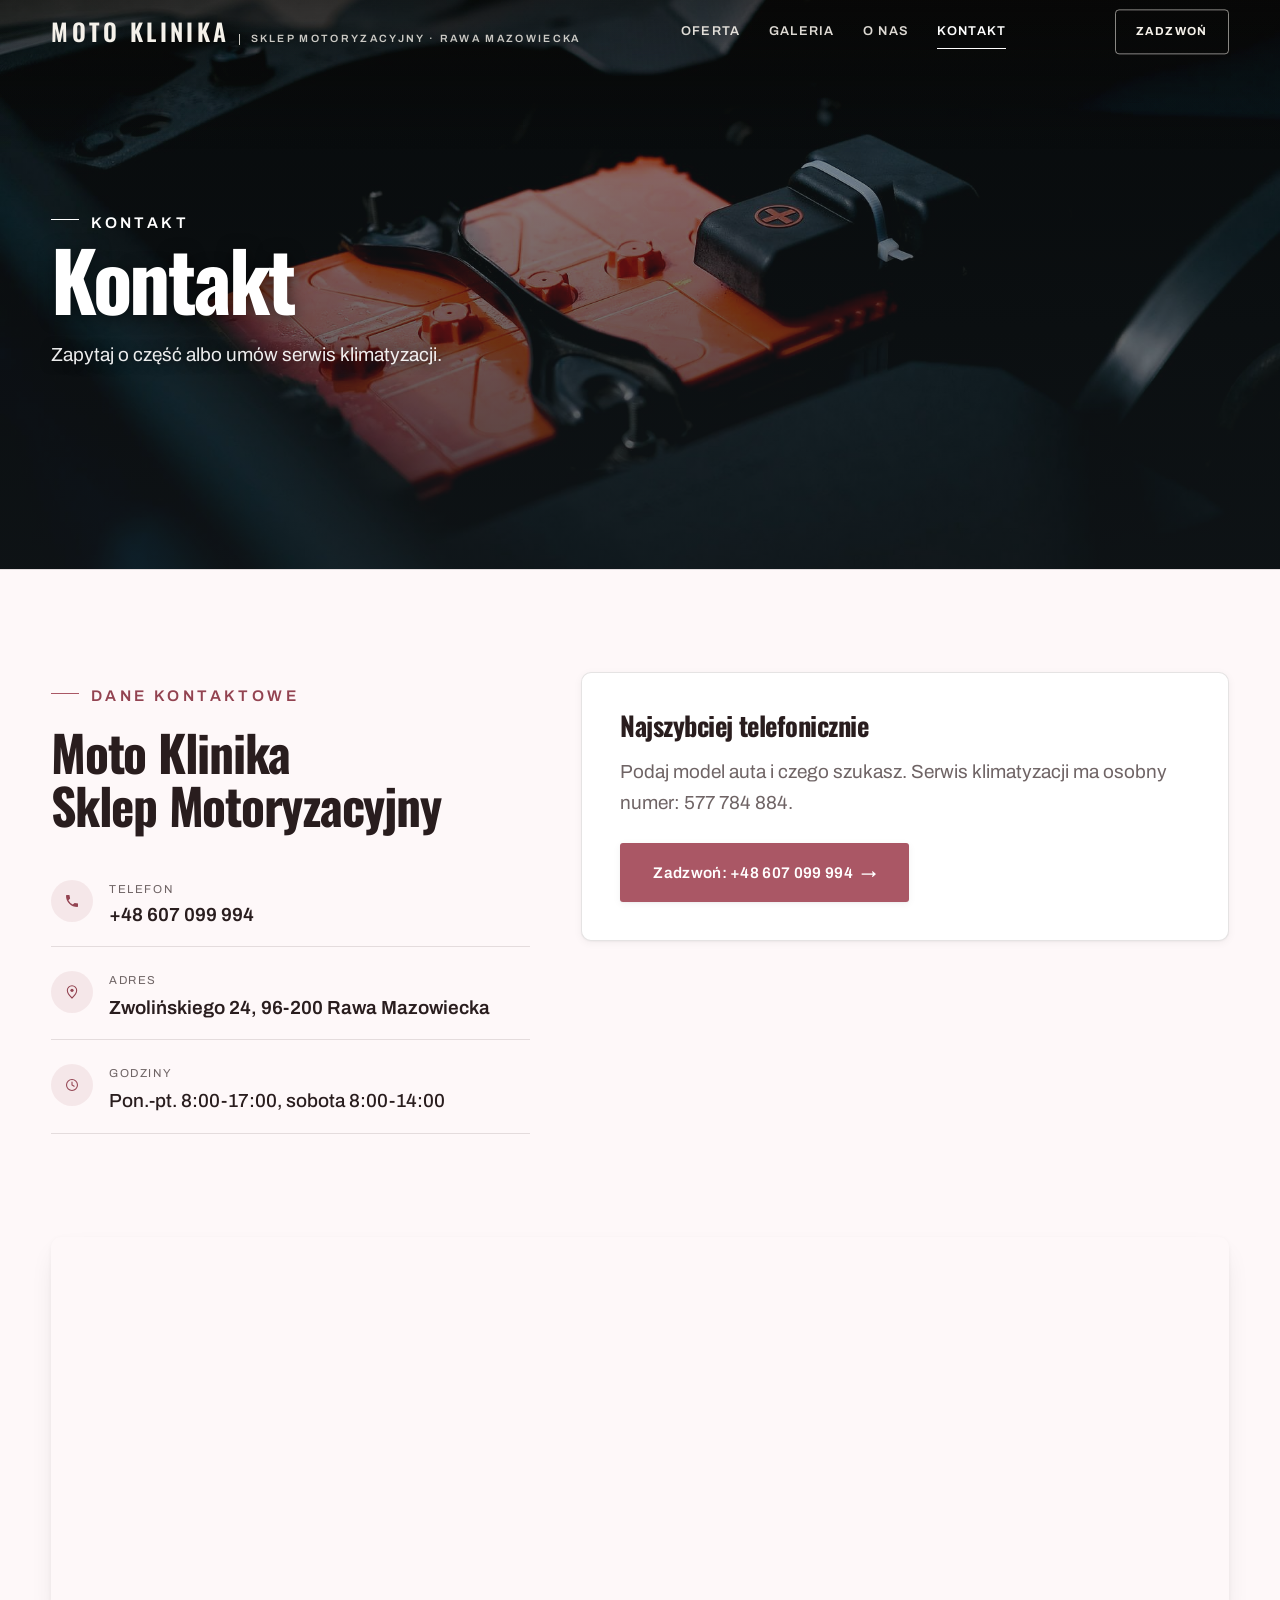
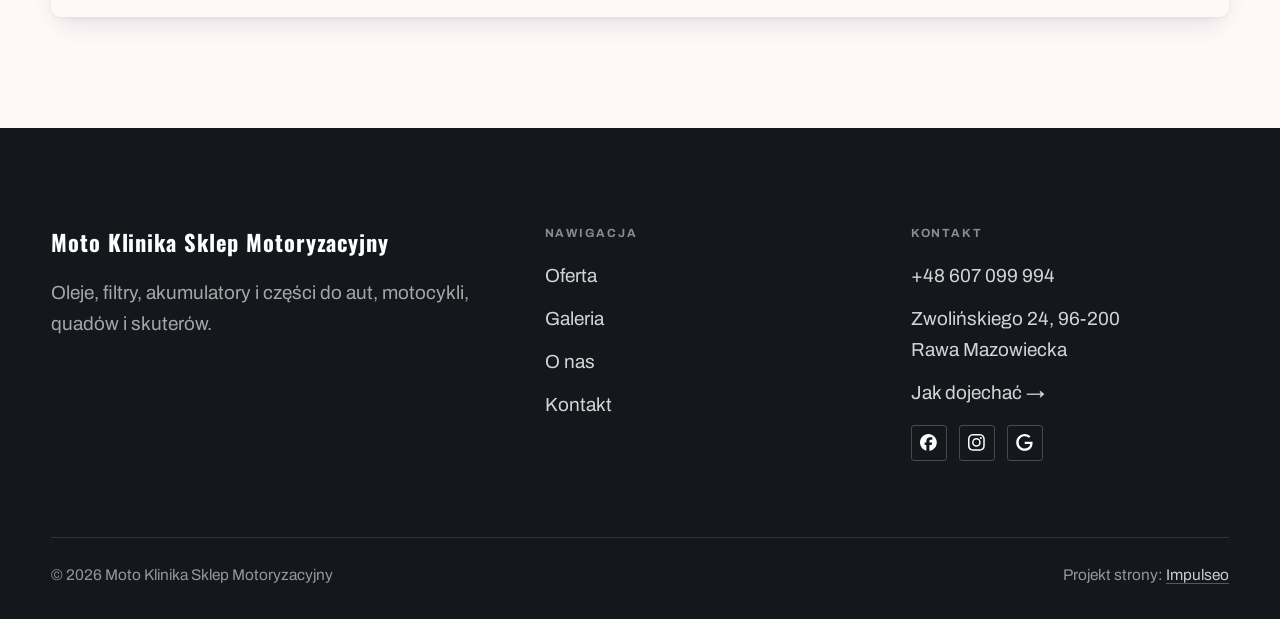
==== kontakt.html @ 49471464 "Strona demo: moto-klinika-sklep-motoryzacyjny" ====
<!DOCTYPE html>
<html lang="pl">
<head>
<meta charset="UTF-8">
<meta name="viewport" content="width=device-width, initial-scale=1.0">
<title>Kontakt - Moto Klinika Sklep Motoryzacyjny</title>
<meta name="description" content="Kontakt Moto Klinika Sklep Motoryzacyjny - Zwolińskiego 24, 96-200 Rawa Mazowiecka">
<link rel="canonical" href="https://impulseo-pl.github.io/moto-klinika-sklep-motoryzacyjny/kontakt.html">
<meta name="robots" content="noindex, nofollow">
<meta property="og:type" content="website">
<meta property="og:locale" content="pl_PL">
<meta property="og:site_name" content="Moto Klinika Sklep Motoryzacyjny">
<meta property="og:title" content="Kontakt - Moto Klinika Sklep Motoryzacyjny">
<meta property="og:description" content="Kontakt Moto Klinika Sklep Motoryzacyjny - Zwolińskiego 24, 96-200 Rawa Mazowiecka">
<meta property="og:url" content="https://impulseo-pl.github.io/moto-klinika-sklep-motoryzacyjny/kontakt.html">
<meta property="og:image" content="https://impulseo-pl.github.io/moto-klinika-sklep-motoryzacyjny/img/og.jpg">
<meta property="og:image:width" content="1200">
<meta property="og:image:height" content="630">
<meta name="twitter:card" content="summary_large_image">
<link rel="preconnect" href="https://fonts.googleapis.com">
<link rel="preconnect" href="https://fonts.gstatic.com" crossorigin>
<link href="https://fonts.googleapis.com/css2?family=Oswald:wght@500;600;700&family=Archivo:wght@400;500;600&display=swap" rel="stylesheet">
<link rel="stylesheet" href="assets/styles.css?v=6f71210b">
</head>
<body>

<header class="nav">
  <div class="wrap nav-inner">
    <a class="brand" href="index.html"><span class="name">Moto Klinika</span><span class="sub">Sklep motoryzacyjny · Rawa Mazowiecka</span></a>
    <nav class="nav-links">
      <a href="oferta.html">Oferta</a>
      <a href="realizacje.html">Galeria</a>
      <a href="o-nas.html">O nas</a>
      <a href="kontakt.html" class="active" aria-current="page">Kontakt</a>
      <a href="kontakt.html" class="btn btn-accent">Zadzwoń</a>
    </nav>
    <button class="nav-toggle" aria-label="Menu"><span></span><span></span><span></span></button>
  </div>
</header>

<main>
<section class="pagehead">
  <img src="img/g6.jpg" alt="Moto Klinika Sklep Motoryzacyjny - Kontakt" width="1880" height="1253" decoding="async">
  <div class="wrap">
    <span class="eyebrow">Kontakt</span>
    <h1>Kontakt</h1>
    <p>Zapytaj o część albo umów serwis klimatyzacji.</p>
  </div>
</section>
<section>
  <div class="wrap contact-grid">
    <div class="reveal">
      <span class="eyebrow">Dane kontaktowe</span>
      <h2 style="margin:var(--space-4) 0 var(--space-6)">Moto Klinika Sklep Motoryzacyjny</h2>
      <div class="info-list">
        <div class="info-row"><div class="ic"><svg class="ico-tel" width="16" height="16" viewBox="0 0 24 24" fill="none" aria-hidden="true"><path d="M6.6 10.8a15.5 15.5 0 0 0 6.6 6.6l2.2-2.2a1 1 0 0 1 1-.24 11.4 11.4 0 0 0 3.6.58 1 1 0 0 1 1 1V20a1 1 0 0 1-1 1A17 17 0 0 1 3 4a1 1 0 0 1 1-1h3.5a1 1 0 0 1 1 1c0 1.25.2 2.46.58 3.6a1 1 0 0 1-.25 1l-2.23 2.2Z" fill="currentColor"/></svg></div><div><div class="lbl">Telefon</div><a class="val" href="tel:+48607099994">+48 607 099 994</a></div></div>
        <div class="info-row"><div class="ic"><svg class="ico-pin" width="16" height="16" viewBox="0 0 24 24" fill="none" aria-hidden="true"><path d="M12 21s7-6.1 7-11.5A7 7 0 0 0 5 9.5C5 14.9 12 21 12 21Z" stroke="currentColor" stroke-width="1.6" fill="none"/><circle cx="12" cy="9.5" r="2.4" fill="currentColor"/></svg></div><div><div class="lbl">Adres</div><div class="val">Zwolińskiego 24, 96-200 Rawa Mazowiecka</div></div></div>
        <div class="info-row"><div class="ic"><svg class="ico-clock" width="16" height="16" viewBox="0 0 24 24" fill="none" aria-hidden="true"><circle cx="12" cy="12" r="8.2" stroke="currentColor" stroke-width="1.6"/><path d="M12 7.5V12l3.2 1.9" stroke="currentColor" stroke-width="1.6" stroke-linecap="round"/></svg></div><div><div class="lbl">Godziny</div><div class="val" style="font-weight:500">Pon.-pt. 8:00-17:00, sobota 8:00-14:00</div></div></div>
      </div>
    </div>
    <div class="reveal">
      <div class="form">
        <h3 style="margin-bottom:var(--space-4)">Najszybciej telefonicznie</h3>
        <p class="muted" style="margin-bottom:var(--space-5)">Podaj model auta i czego szukasz. Serwis klimatyzacji ma osobny numer: 577&nbsp;784&nbsp;884.</p>
        <a href="tel:+48607099994" class="btn btn-accent" style="justify-content:center">Zadzwoń: +48 607 099 994 <span class="arr">→</span></a>
      </div>
    </div>
  </div>
</section>
<section style="padding-top:0">
  <div class="wrap reveal">
    <iframe class="map" title="Moto Klinika Sklep Motoryzacyjny - Rawa Mazowiecka" src="https://maps.google.com/maps?q=51.7577573%2C20.2513753&z=15&output=embed" loading="lazy" referrerpolicy="no-referrer-when-downgrade"></iframe>
  </div>
</section>
</main>

<footer>
  <div class="wrap">
    <div class="foot-grid">
      <div class="foot-brand">
        <div class="name">Moto Klinika Sklep Motoryzacyjny</div>
        <p>Oleje, filtry, akumulatory i części do aut, motocykli, quadów i skuterów.</p>
      </div>
      <div class="foot-col">
        <h4>Nawigacja</h4>
        <a href="oferta.html">Oferta</a>
        <a href="realizacje.html">Galeria</a>
        <a href="o-nas.html">O nas</a>
        <a href="kontakt.html">Kontakt</a>
      </div>
      <div class="foot-col">
        <h4>Kontakt</h4>
        <a href="tel:+48607099994">+48 607 099 994</a>
        <p>Zwolińskiego 24, 96-200 Rawa Mazowiecka</p>
        <a href="https://maps.google.com/?cid=1310329849134643692&g_mp=Cidnb29nbGUubWFwcy5wbGFjZXMudjEuUGxhY2VzLlNlYXJjaFRleHQQAhgEIAA" target="_blank" rel="noopener">Jak dojechać →</a>
      <div class="foot-soc">
        <a class="soc" href="https://www.facebook.com/fhumotoklinika/" target="_blank" rel="noopener" aria-label="Facebook - Moto Klinika Sklep Motoryzacyjny"><svg viewBox="0 0 24 24" aria-hidden="true" focusable="false"><path d="M9.101 23.691v-7.98H6.627v-3.667h2.474v-1.58c0-4.085 1.848-5.978 5.858-5.978.401 0 .955.042 1.468.103a8.68 8.68 0 0 1 1.141.195v3.325a8.623 8.623 0 0 0-.653-.036 26.805 26.805 0 0 0-.733-.009c-.707 0-1.259.096-1.675.309a1.686 1.686 0 0 0-.679.622c-.258.42-.374.995-.374 1.752v1.297h3.919l-.386 2.103-.287 1.564h-3.246v8.245C19.396 23.238 24 18.179 24 12.044c0-6.627-5.373-12-12-12s-12 5.373-12 12c0 5.628 3.874 10.35 9.101 11.647Z" fill="currentColor"/></svg></a>
        <a class="soc" href="https://www.instagram.com/motoklinikarawa/" target="_blank" rel="noopener" aria-label="Instagram - Moto Klinika Sklep Motoryzacyjny"><svg viewBox="0 0 24 24" aria-hidden="true" focusable="false"><path d="M7.0301.084c-1.2768.0602-2.1487.264-2.911.5634-.7888.3075-1.4575.72-2.1228 1.3877-.6652.6677-1.075 1.3368-1.3802 2.127-.2954.7638-.4956 1.6365-.552 2.914-.0564 1.2775-.0689 1.6882-.0626 4.947.0062 3.2586.0206 3.6671.0825 4.9473.061 1.2765.264 2.1482.5635 2.9107.308.7889.72 1.4573 1.388 2.1228.6679.6655 1.3365 1.0743 2.1285 1.38.7632.295 1.6361.4961 2.9134.552 1.2773.056 1.6884.069 4.9462.0627 3.2578-.0062 3.668-.0207 4.9478-.0814 1.28-.0607 2.147-.2652 2.9098-.5633.7889-.3086 1.4578-.72 2.1228-1.3881.665-.6682 1.0745-1.3378 1.3795-2.1284.2957-.7632.4966-1.636.552-2.9124.056-1.2809.0692-1.6898.063-4.948-.0063-3.2583-.021-3.6668-.0817-4.9465-.0607-1.2797-.264-2.1487-.5633-2.9117-.3084-.7889-.72-1.4568-1.3876-2.1228C21.2982 1.33 20.628.9208 19.8378.6165 19.074.321 18.2017.1197 16.9244.0645 15.6471.0093 15.236-.005 11.977.0014 8.718.0076 8.31.0215 7.0301.0839m.1402 21.6932c-1.17-.0509-1.8053-.2453-2.2287-.408-.5606-.216-.96-.4771-1.3819-.895-.422-.4178-.6811-.8186-.9-1.378-.1644-.4234-.3624-1.058-.4171-2.228-.0595-1.2645-.072-1.6442-.079-4.848-.007-3.2037.0053-3.583.0607-4.848.05-1.169.2456-1.805.408-2.2282.216-.5613.4762-.96.895-1.3816.4188-.4217.8184-.6814 1.3783-.9003.423-.1651 1.0575-.3614 2.227-.4171 1.2655-.06 1.6447-.072 4.848-.079 3.2033-.007 3.5835.005 4.8495.0608 1.169.0508 1.8053.2445 2.228.408.5608.216.96.4754 1.3816.895.4217.4194.6816.8176.9005 1.3787.1653.4217.3617 1.056.4169 2.2263.0602 1.2655.0739 1.645.0796 4.848.0058 3.203-.0055 3.5834-.061 4.848-.051 1.17-.245 1.8055-.408 2.2294-.216.5604-.4763.96-.8954 1.3814-.419.4215-.8181.6811-1.3783.9-.4224.1649-1.0577.3617-2.2262.4174-1.2656.0595-1.6448.072-4.8493.079-3.2045.007-3.5825-.006-4.848-.0608M16.953 5.5864A1.44 1.44 0 1 0 18.39 4.144a1.44 1.44 0 0 0-1.437 1.4424M5.8385 12.012c.0067 3.4032 2.7706 6.1557 6.173 6.1493 3.4026-.0065 6.157-2.7701 6.1506-6.1733-.0065-3.4032-2.771-6.1565-6.174-6.1498-3.403.0067-6.156 2.771-6.1496 6.1738M8 12.0077a4 4 0 1 1 4.008 3.9921A3.9996 3.9996 0 0 1 8 12.0077" fill="currentColor"/></svg></a>
        <a class="soc" href="https://maps.google.com/?cid=1310329849134643692&g_mp=Cidnb29nbGUubWFwcy5wbGFjZXMudjEuUGxhY2VzLlNlYXJjaFRleHQQAhgEIAA" target="_blank" rel="noopener" aria-label="Google - Moto Klinika Sklep Motoryzacyjny"><svg viewBox="0 0 24 24" aria-hidden="true" focusable="false"><path d="M12.48 10.92v3.28h7.84c-.24 1.84-.853 3.187-1.787 4.133-1.147 1.147-2.933 2.4-6.053 2.4-4.827 0-8.6-3.893-8.6-8.72s3.773-8.72 8.6-8.72c2.6 0 4.507 1.027 5.907 2.347l2.307-2.307C18.747 1.44 16.133 0 12.48 0 5.867 0 .307 5.387.307 12s5.56 12 12.173 12c3.573 0 6.267-1.173 8.373-3.36 2.16-2.16 2.84-5.213 2.84-7.667 0-.76-.053-1.467-.173-2.053H12.48z" fill="currentColor"/></svg></a>
      </div>
      </div>
    </div>
    <div class="foot-bot">
      <span>© 2026 Moto Klinika Sklep Motoryzacyjny</span>
      <span>Projekt strony: <a class="foot-credit" href="https://impulseo.pl" target="_blank" rel="noopener">Impulseo</a></span>
    </div>
  </div>
</footer>
<div class="sticky-reserve"><a class="sr-book" href="kontakt.html">Kontakt</a><a class="sr-call" href="tel:+48607099994" aria-label="Zadzwoń"><svg class="ico-tel" width="16" height="16" viewBox="0 0 24 24" fill="none" aria-hidden="true"><path d="M6.6 10.8a15.5 15.5 0 0 0 6.6 6.6l2.2-2.2a1 1 0 0 1 1-.24 11.4 11.4 0 0 0 3.6.58 1 1 0 0 1 1 1V20a1 1 0 0 1-1 1A17 17 0 0 1 3 4a1 1 0 0 1 1-1h3.5a1 1 0 0 1 1 1c0 1.25.2 2.46.58 3.6a1 1 0 0 1-.25 1l-2.23 2.2Z" fill="currentColor"/></svg></a></div>
<div class="demo-wazne" data-do="2026-11-12" data-cykl="3" hidden><svg class="dw-ico" width="13" height="13" viewBox="0 0 24 24" fill="none" aria-hidden="true"><circle cx="12" cy="12" r="8.6" stroke="currentColor" stroke-width="1.8"/><path d="M12 7.2V12l3.3 2" stroke="currentColor" stroke-width="1.8" stroke-linecap="round"/></svg><span class="dw-txt"></span></div>

<script src="assets/main.js"></script>
</body>
</html>
---- assets/styles.css ----
/* ============================================================
   STOLBASZ — premium, architektoniczny B2B fit-out
   Jasna paleta, zero brązu. System wg premium-web-craft.
   Projekt strony: Impulseo (impulseo.pl)
   ============================================================ */

:root{
  /* PALETA — jasna, architektoniczna, chłodna */
  --paper:#f4f5f7;          /* główne tło */
  --paper-2:#e7e9ee;        /* sekcje alternatywne (chłodny jasny szary) */
  --paper-3:#e7e9ee;        /* delikatne wypełnienia */
  --ink:#14171c;            /* tekst główny — chłodny grafit */
  --ink-soft:#1f242c;       /* nagłówki drugorzędne */
  --muted:#8b9099;          /* tekst poboczny */
  --line:rgba(20,23,28,.12);/* hairline */
  --accent:#c8a04a;         /* stonowany petrol-slate — jedyny akcent */
  --accent-d:#9a7a31;
  --accent-soft:rgba(200,160,74,.10);
  --dark:#14171c;           /* sekcje ciemne (stopka/CTA) */

  /* HOVER ZDJĘĆ — JEDEN standard dla całego silnika (decyzja K. 04.08.2026, artefakt z wariantami).
     AKTUALNE (K.+Szymon 09.08.2026, wybór z artefaktu 6 wariantów): zoom 1.05 przy 1.4s -
     przy tak długim czasie mocniejszy kadr NIE skacze, tylko „oddycha". Poprzedni standard
     (1.02 / .55s z 04.08) odbierany jako dynamiczny i szybki.
     Spoczynek lekko przygaszony, ale TYLKO tam, gdzie jest mysz (@media hover:hover) —
     na telefonie zdjęcia zostają w pełnej jasności. */
  --img-zoom:1.05;                   /* K.+Szymon 09.08: wariant F z artefaktu porównawczego */
  --img-rest:brightness(.95) saturate(.99);
  --img-hot:brightness(1.06) saturate(1.05);
  --img-dur:1.4s;                    /* K.+Szymon 09.08 (wariant F): powoli = elegancko */
  --img-ease:cubic-bezier(.16,.84,.44,1);  /* miękki ogon, efekt „oddychania" */

  /* ODSTĘPY — skala 4/8 */
  --space-1:4px; --space-2:8px; --space-3:12px; --space-4:16px; --space-5:24px;
  --space-6:32px; --space-7:48px; --space-8:64px; --space-9:96px; --space-10:128px;

  /* TYPOGRAFIA — fluid clamp() (skala podbita 16.07.2026: większe, czytelniejsze litery — uwaga Adama) */
  --text-sm:clamp(.9rem,.87rem + .12vw,1rem);
  --text-base:clamp(1.08rem,1.04rem + .18vw,1.2rem);
  --text-lg:clamp(1.24rem,1.15rem + .34vw,1.44rem);
  --text-h3:clamp(1.34rem,1.22rem + .55vw,1.66rem);
  --text-h2:clamp(2.1rem,1.66rem + 2.1vw,3.1rem);
  --text-h1:clamp(2.9rem,2.1rem + 4vw,5.1rem);

  /* PROMIENIE — architektoniczne, raczej ostre */
  --r-sm:3px; --r-md:6px; --r-lg:10px;

  /* RUCH */
  --ease:cubic-bezier(.25,.46,.45,.94); --dur:.24s;

  /* CIENIE — miękkie, warstwowe */
  --sh-sm:0 1px 2px rgba(16,24,32,.04), 0 2px 8px rgba(16,24,32,.05);
  --sh-md:0 2px 6px rgba(16,24,32,.05), 0 12px 28px -8px rgba(16,24,32,.12);
  --sh-lg:0 6px 14px rgba(16,24,32,.07), 0 26px 56px -18px rgba(16,24,32,.22);

  --hairline:1px solid var(--line);

  --font-display:'Oswald','Archivo',sans-serif;
  --font-body:'Archivo',sans-serif;
}

*{box-sizing:border-box;margin:0;padding:0}
html{scroll-behavior:smooth}
body{
  font-family:var(--font-body);
  font-size:var(--text-base);
  line-height:1.65;
  color:var(--ink);
  background:var(--paper);
  -webkit-font-smoothing:antialiased;
  text-rendering:optimizeLegibility;
}
img{max-width:100%;height:auto;display:block}  /* height:auto = width/height z atrybutów trzyma proporcje (TOP#12) */
a{color:inherit;text-decoration:none}

.wrap{width:min(92%,1180px);margin-inline:auto}
section{padding-block:clamp(52px,6.5vw,96px)}

h1,h2,h3{font-family:var(--font-display);font-weight:700;line-height:1.08;letter-spacing:-.02em;color:var(--ink)}
h1{font-size:var(--text-h1);letter-spacing:-.035em}
h2{font-size:var(--text-h2);letter-spacing:-.025em}
h3{font-size:var(--text-h3)}
/* MIARA — długość wiersza. WCAG 2.2 SC 1.4.8: max 80 znaków; Butterick: 45–90.
   68ch daje realnie 72–78 znaków polskiego tekstu, czyli z zapasem pod granicą.
   Wcześniej limit miał TYLKO <p> — <li>, <blockquote> i <dd> nie miały żadnego,
   i to jedyny powód, dla którego 23 bloki na dwóch oddanych stronach jadą po
   83–106 znaków w wierszu (pomiar 07.08.2026, bramka `miara`).
   ⚠️ Listy i definicje ograniczamy TYLKO bez klasy: `ul`/`ol` z klasą to u nas
   układ (siatki kafli, menu), a nie tekst ciągły — tam miarę wyznacza układ. */
/* 60ch, nie 68ch (K. 10.08): po zmianie fontów na węższe kroje (DM Sans i spółka)
   w 68ch mieściło się ~90 znaków - bramka pikselowa słusznie zgłaszała przekroczenie
   granicy 80. Pomiar na żywej przeglądarce: 60ch = 90 znaków, 53ch = ~78 znaków, czyli normę WCAG 1.4.8. */
:root{ --miara:53ch }
p{max-width:min(100%,var(--miara))}
blockquote,
ul:not([class])>li, ol:not([class])>li,
dl:not([class])>dd{max-width:min(100%,var(--miara))}

/* ⚠️ Świadomie BEZ wyjątku `.tile p,.card p,.svc p{max-width:none}`, choć nasuwa się sam:
   te akapity BYŁY już ograniczone (stare `p{max-width:65ch}`), więc „wyjątek" nie odblokowałby
   niczego nowego — tylko ROZLUŹNIŁ stan sprzed zmiany na wszystkich demach naraz.
   `figcaption` żadna z reguł wyżej nie dotyczy, więc też nie potrzebuje zwolnienia. */

/* ŁAMANIE. `balance` wyrównuje długości wierszy w nagłówku, `pretty` pilnuje ostatniego
   wiersza akapitu, żeby nie został w nim jeden wyraz. Obsługiwane od Chrome 117 /
   Safari 17.5; starsze przeglądarki po prostu ignorują tę własność.
   `text-wrap:pretty` nie występowało dotąd ANI RAZ w silniku ani w repo klientów. */
h1,h2,h3,.lead,.lede{text-wrap:balance}
p,li,blockquote,dd{text-wrap:pretty}

.eyebrow{
  font-family:var(--font-body);
  font-size:var(--text-sm);
  font-weight:600;
  letter-spacing:.18em;
  text-transform:uppercase;
  color:var(--accent);
  display:inline-flex;align-items:center;gap:var(--space-3);
}
/* flex:none + margin-top = kreska trzyma się PIERWSZEJ linii. Wcześniej align-items:center
   centrowało ją względem całego bloku i przy zawinięciu (długi kicker typu
   „…WNĘTRZ · LESZNO · OD 2019") druga linia lądowała z brzydkim wcięciem. */
.eyebrow{align-items:flex-start}
.eyebrow>*,.eyebrow{text-wrap:balance}   /* dlugi kicker lamal sie na sierote typu samo „2019" w drugiej linii */
.eyebrow::before{content:"";width:28px;height:1px;background:var(--accent);display:inline-block;flex:none;margin-top:.62em}

.muted{color:var(--muted)}
.lead{font-size:var(--text-lg);line-height:1.55;color:var(--ink-soft);max-width:50ch}

/* ---------- BUTTONS ---------- */
.btn{
  display:inline-flex;align-items:center;gap:var(--space-2);
  font-weight:600;font-size:var(--text-sm);letter-spacing:.02em;
  padding:var(--space-4) var(--space-6);
  border-radius:var(--r-sm);
  transition:transform var(--dur) var(--ease),box-shadow var(--dur) var(--ease),background var(--dur) var(--ease);
  cursor:pointer;border:1px solid transparent;
}
.btn-accent{background:var(--accent);color:#fff;box-shadow:var(--sh-sm)}
.btn-accent:hover{background:var(--accent-d);transform:translateY(-2px);box-shadow:var(--sh-md)}
.btn-accent:active{transform:translateY(0);box-shadow:var(--sh-sm)}
.btn-ghost{background:transparent;color:var(--ink);border-color:var(--line)}
.btn-ghost:hover{border-color:var(--accent);color:var(--accent);transform:translateY(-2px)}
.btn-light{background:#fff;color:var(--ink);box-shadow:var(--sh-sm)}
.btn-light:hover{transform:translateY(-2px);box-shadow:var(--sh-md)}
.btn .arr{transition:transform var(--dur) var(--ease)}
.btn:hover .arr{transform:translateX(4px)}

/* ---------- NAV ---------- */
.nav{
  position:sticky;top:0;z-index:50;
  background:color-mix(in srgb,var(--paper) 88%,transparent);
  backdrop-filter:saturate(140%) blur(10px);
  border-bottom:var(--hairline);
}
.nav-inner{display:flex;align-items:center;justify-content:space-between;gap:var(--space-5);height:72px}
/* ANTY-NACHODZENIE (K. 05.08.2026): długa nazwa firmy + przycisk z pełnym numerem nie mieściły się w pasku
   i flex ściskał linki PONIŻEJ ich treści - "Kontakt" wchodził na ramkę "Zadzwoń +48 ...". Teraz ustępuje
   nazwa marki (skrót wielokropkiem), a menu i przycisk nigdy się nie kurczą ani nie zachodzą na siebie. */
.brand{display:flex;flex-direction:column;line-height:1;min-width:0;flex:0 1 auto}
.brand .name{font-family:var(--font-display);font-weight:800;font-size:1.35rem;letter-spacing:.04em;white-space:nowrap;overflow:hidden;text-overflow:ellipsis}
.brand .sub{font-size:.62rem;letter-spacing:.34em;text-transform:uppercase;color:var(--muted);margin-top:5px;white-space:nowrap;overflow:hidden;text-overflow:ellipsis}
.nav-links{display:flex;align-items:center;gap:var(--space-6);flex:0 0 auto}
.nav-links a{font-size:var(--text-sm);font-weight:500;color:var(--ink-soft);position:relative;padding-block:4px;white-space:nowrap;transition:color var(--dur) var(--ease)}
.nav-links a::after{content:"";position:absolute;left:0;bottom:0;width:0;height:1.5px;background:var(--accent);transition:width var(--dur) var(--ease)}
.nav-links a:hover,.nav-links a.active{color:var(--ink)}
.nav-links a:hover::after,.nav-links a.active::after{width:100%}
.nav-links .btn{padding:var(--space-2) var(--space-5)}
/* przyciski w nav: właściwy kolor (przebij .nav-links a) + bez podkreślenia */
.nav-links a.btn-accent{color:#fff}
.nav-links a.btn-ghost,.nav-links a.btn-light{color:var(--ink)}
/* CTA w pasku: NIE podkreślenie spod linków menu, ale ten sam przelatujący błysk,
   co na wszystkich innych przyciskach (zgłoszenie K. 13.08.2026 - „na hero jest efekt
   światła przechodzącego przez przycisk, na navbarze go nie ma, a mają być identyczne").
   Reguła `.nav-links a::after` jest silniejsza od `.btn::after`, więc trzeba jej
   geometrię wyzerować i wpisać połysk z nazwy - samo `display:none` gasiło efekt. */
.nav-links a.btn::after{
  display:block;content:"";position:absolute;inset:0;z-index:-1;pointer-events:none;
  width:auto;height:auto;border-radius:inherit;   /* kasuje geometrię podkreślenia (width:0;height:1.5px) */
  background:linear-gradient(100deg,transparent 32%,rgba(255,255,255,.20) 50%,transparent 68%);
  translate:-120% 0}
@media (prefers-reduced-motion:no-preference){
  .nav-links a.btn:hover::after{translate:120% 0;transition:translate .75s var(--mt-ease,cubic-bezier(.16,.84,.44,1))}
}
.nav-toggle{display:none;background:none;border:none;cursor:pointer;flex-direction:column;gap:5px;padding:8px}
.nav-toggle span{width:24px;height:2px;background:var(--ink);transition:var(--dur)}
/* Ciasny zakres MIĘDZY menu mobilnym a pełnym pulpitem: zbijamy odstępy i nazwę marki,
   żeby wszystko zmieściło się naturalnie, zanim w ogóle dojdzie do skracania wielokropkiem. */
@media(max-width:1280px) and (min-width:921px){
  .nav-links{gap:var(--space-4)}
  .nav-links .btn{padding:var(--space-2) var(--space-4)}
  .brand .name{font-size:1.15rem}
}

/* ---------- HERO (split) ---------- */
.hero{position:relative;overflow:hidden;border-bottom:var(--hairline)}
.hero-grid{display:grid;grid-template-columns:1.05fr .95fr;gap:clamp(24px,4vw,60px);align-items:center;
  padding-block:clamp(36px,4.5vw,64px)}
.hero-copy .eyebrow{margin-bottom:var(--space-5)}
.hero-copy h1{margin-bottom:var(--space-5)}
.hero-copy .lead{margin-bottom:var(--space-7)}
.hero-actions{display:flex;flex-wrap:wrap;gap:var(--space-4)}
.hero-art{position:relative;aspect-ratio:4/3;border-radius:var(--r-lg);overflow:hidden;box-shadow:var(--sh-lg)}
.hero-art img{width:100%;height:100%;object-fit:cover}
.hero-art::after{content:"";position:absolute;inset:0;background:linear-gradient(180deg,transparent 55%,rgba(18,24,28,.28))}
.hero-badge{position:absolute;left:var(--space-5);bottom:var(--space-5);z-index:2;
  background:rgba(252,252,251,.94);backdrop-filter:blur(4px);
  border-radius:var(--r-md);padding:var(--space-4) var(--space-5);box-shadow:var(--sh-md);max-width:78%}
.hero-badge strong{display:block;font-family:var(--font-display);font-size:1rem;letter-spacing:-.01em}
.hero-badge span{font-size:var(--text-sm);color:var(--muted)}

/* ---------- HERO duży / kinowy (strona główna) ---------- */
.hero-cine{position:relative;min-height:clamp(560px,82vh,840px);min-height:clamp(560px,82svh,840px);display:flex;align-items:center;overflow:hidden;border-bottom:var(--hairline)}
.hero-cine>img{position:absolute;inset:0;width:100%;height:100%;object-fit:cover;z-index:0}
.hero-cine::after{content:"";position:absolute;inset:0;z-index:1;
  background:linear-gradient(95deg,rgba(13,18,23,.86) 0%,rgba(13,18,23,.64) 32%,rgba(13,18,23,.24) 62%,rgba(13,18,23,.04) 100%)}
.hero-cine .wrap{position:relative;z-index:2;padding-block:var(--space-8)}
.hero-cine .hero-copy{max-width:660px}
.hero-cine .eyebrow{color:#fff;margin-bottom:var(--space-5)}
.hero-cine .eyebrow::before{background:#fff}
.hero-cine h1{color:#fff;margin-bottom:var(--space-5);font-size:clamp(2.9rem,2rem + 4.4vw,5.2rem);text-wrap:balance}
.hero-cine .lead{color:rgba(255,255,255,.92);max-width:48ch;margin-bottom:var(--space-7)}
.hero-cine .hero-actions{display:flex;flex-wrap:wrap;gap:var(--space-4)}
/* NISKIE OKNO (laptop z dokiem i paskami przeglądarki ma ~700-780 px wysokości widoku):
   H1 do 5.2rem + długi lead nie mieściły się i przyciski wypadały POD krawędź ekranu -
   klient widział stronę bez ani jednego CTA. Skalujemy w dół, zamiast przycinać treść. */
@media(min-width:821px) and (max-height:820px){
  .hero-cine{min-height:clamp(520px,94svh,780px)}
  .hero-cine .wrap{padding-block:var(--space-6)}
  .hero-cine h1{font-size:clamp(2.2rem,1.5rem + 2.6vw,3.6rem);margin-bottom:var(--space-4)}
  .hero-cine .eyebrow{margin-bottom:var(--space-4)}
  .hero-cine .lead{margin-bottom:var(--space-5);max-width:44ch}
}
@media(max-width:680px){
  .hero-cine{min-height:clamp(520px,76vh,640px);min-height:clamp(520px,76svh,640px);align-items:flex-end}
  .hero-cine::after{background:linear-gradient(0deg,rgba(13,18,23,.9) 6%,rgba(13,18,23,.45) 55%,rgba(13,18,23,.25) 100%)}
  .hero-cine .wrap{padding-bottom:var(--space-9)}
  /* TELEFON (~90% oglądających): lead potrafił zająć 8 linii i zepchnąć CTA poza pierwszy ekran.
     Zwężamy interlinię i skalę - treści nie ucinamy, bo to ona sprzedaje. */
  .hero-cine .lead{font-size:.98rem;line-height:1.5;margin-bottom:var(--space-5)}
  .hero-cine .eyebrow{font-size:.72rem;letter-spacing:.13em;margin-bottom:var(--space-4)}
  .hero-cine .eyebrow::before{width:20px}
  .hero-cine h1{margin-bottom:var(--space-4)}
}

/* full-bleed hero variant (podstrony) */
.pagehead{position:relative;min-height:46vh;min-height:46svh;display:flex;align-items:flex-end;overflow:hidden;border-bottom:var(--hairline)}
.pagehead img{position:absolute;inset:0;width:100%;height:100%;object-fit:cover}
/* 10.08.2026 (decyzja K.): mocniejsze przyciemnienie + cień pod tekstem. Bramka mierzyła na
   nagłówkach podstron 3,38-3,43:1 przy wymaganych 4,5 — jasne zdjęcie (hala, śnieg, niebo)
   podchodziło pod biały tekst. Zdjęcia klientów są różne, więc kontrast musi dawać WARSTWA,
   a nie szczęśliwy dobór kadru. */
.pagehead::after{content:"";position:absolute;inset:0;background:linear-gradient(180deg,rgba(18,24,28,.40),rgba(18,24,28,.76))}
.pagehead .wrap{position:relative;z-index:2;padding-block:var(--space-9);color:#fff}
.pagehead h1{color:#fff;max-width:18ch;text-shadow:0 2px 16px rgba(0,0,0,.55)}
.pagehead .eyebrow{color:#fff}
.pagehead .eyebrow::before{background:#fff}
.pagehead p{color:rgba(255,255,255,.92);margin-top:var(--space-4);max-width:54ch;text-shadow:0 1px 12px rgba(0,0,0,.5)}

/* ---------- STRIP (pasek skrótów / liczby) ---------- */
.strip{background:var(--dark);color:#fff}
/* PASEK HASEŁ — standard 04.08.2026 (decyzja K.): 5 haseł w JEDNYM rzędzie, tekst WYŚRODKOWANY,
   węższe marginesy boczne niż reszta strony (pasek ma iść szerzej), równe wysokości kolumn. */
.strip .wrap{width:min(96%,1440px);display:grid;grid-template-columns:repeat(5,1fr);
  gap:var(--space-5);padding-block:var(--space-7);align-items:stretch}
.strip .item .k{font-family:var(--font-display);font-size:clamp(1.05rem,.82rem + .85vw,1.55rem);
  font-weight:800;letter-spacing:-.02em;color:#fff;line-height:1.18;text-wrap:balance}
.strip .item .v{font-size:var(--text-sm);color:rgba(255,255,255,.66);margin-top:var(--space-2);line-height:1.4}
.strip .item{border-left:2px solid var(--accent);padding-inline:var(--space-4);
  text-align:center;display:flex;flex-direction:column;justify-content:center}
/* liczba kolumn = liczba haseł, żeby ostatnie nie zostawało samo w drugim rzędzie.
   Klasę n-N nadaje multipage.py; domyślnie (bez klasy) pasek jest 5-kolumnowy. */
.strip.n-2 .wrap{grid-template-columns:repeat(2,1fr)}
.strip.n-3 .wrap{grid-template-columns:repeat(3,1fr)}
.strip.n-4 .wrap{grid-template-columns:repeat(4,1fr);gap:var(--space-6)}
.strip.n-4 .item .k{font-size:clamp(1.3rem,1rem + 1.1vw,2rem)}
.strip.n-6 .wrap{grid-template-columns:repeat(6,1fr);gap:var(--space-4)}
.strip.n-6 .item .k{font-size:clamp(.98rem,.8rem + .7vw,1.35rem)}
/* równe łamanie: zamiast "długa linia + jedno słowo" obie linie zbliżonej długości */
.strip .item .k{text-wrap:balance}

/* ---------- SECTION HEAD ---------- */
.head{max-width:48rem;margin-bottom:var(--space-8)}
.head.center{margin-inline:auto;text-align:center}
.head .eyebrow{margin-bottom:var(--space-4)}
.head h2{margin-bottom:var(--space-4)}
.head p{color:var(--muted);font-size:var(--text-lg);line-height:1.55}
.head.center p{margin-inline:auto}

/* ---------- INTRO SPLIT ---------- */
.split{display:grid;grid-template-columns:.92fr 1.08fr;gap:clamp(28px,5vw,80px);align-items:center}
.split.rev{grid-template-columns:1.08fr .92fr}
.split.rev .split-art{order:-1}
.split-art{position:relative;aspect-ratio:5/4;border-radius:var(--r-lg);overflow:hidden;box-shadow:var(--sh-lg)}
.split-art img{width:100%;height:100%;object-fit:cover}
.split-copy h2{margin-bottom:var(--space-5)}
.split-copy p+p{margin-top:var(--space-4)}
.split-copy .btn{margin-top:var(--space-6)}

/* ---------- SERVICES (zakres) ---------- */
.svc-grid{display:grid;grid-template-columns:repeat(auto-fit,minmax(280px,1fr));gap:var(--space-5)}
.svc{background:#fff;border:var(--hairline);border-radius:var(--r-md);padding:var(--space-7) var(--space-6);
  transition:transform var(--dur) var(--ease),box-shadow var(--dur) var(--ease),border-color var(--dur) var(--ease);
  position:relative;overflow:hidden}
.svc::before{content:"";position:absolute;left:0;top:0;width:3px;height:0;background:var(--accent);transition:height var(--dur) var(--ease)}
.svc:hover{transform:translateY(-4px);box-shadow:var(--sh-md);border-color:transparent}
.svc:hover::before{height:100%}
.svc .ic{font-family:var(--font-display);font-size:.8rem;font-weight:700;letter-spacing:.12em;color:var(--accent);margin-bottom:var(--space-4)}
.svc h3{margin-bottom:var(--space-3);font-size:1.22rem}
.svc p{color:var(--muted);font-size:var(--text-base);line-height:1.6}

/* big detailed service rows */
.svc-row{display:grid;grid-template-columns:.8fr 1.2fr;gap:clamp(20px,4vw,60px);align-items:center;padding-block:var(--space-8)}
.svc-row+.svc-row{border-top:var(--hairline)}
.svc-row.rev{grid-template-columns:1.2fr .8fr}
/* Naprzemienny układ wierszy oferty: co drugi wiersz ma zdjęcie po PRAWEJ.
   Było `order:-1` — martwy kod, bo zdjęcie i tak jest pierwszym dzieckiem w HTML,
   więc wszystkie wiersze wyglądały identycznie (zdjęcie zawsze z lewej), a `rev`
   zmieniało tylko szerokość kolumn. Znalezione 29.07.2026 przy różnicowaniu kierunków
   animacji (pomiar pozycji: art.mid 390/502 przy row.mid 756 — zawsze lewa strona). */
.svc-row.rev .svc-row-art{order:2}
.svc-row-art{aspect-ratio:4/3;border-radius:var(--r-md);overflow:hidden;box-shadow:var(--sh-md)}
.svc-row-art img{width:100%;height:100%;object-fit:cover}
.svc-row h3{font-size:1.5rem;margin-bottom:var(--space-4)}
.svc-row .num{font-family:var(--font-display);font-size:.85rem;font-weight:700;letter-spacing:.14em;color:var(--accent);display:block;margin-bottom:var(--space-3)}
.svc-row ul{list-style:none;margin-top:var(--space-4);display:flex;flex-direction:column;gap:var(--space-2)}
.svc-row li{position:relative;padding-left:var(--space-5);color:var(--muted);font-size:var(--text-base)}
.svc-row li::before{content:"";position:absolute;left:0;top:.62em;width:8px;height:1px;background:var(--accent)}

/* ---------- GALLERY (realizacje) ---------- */
.gallery{display:grid;grid-template-columns:repeat(12,1fr);gap:var(--space-4);grid-auto-rows:200px}
/* GALERIA MASONRY — pionowe zdjęcia (portrety beauty/wellness) bez przycinania: kolumny, height auto */
.gallery-masonry{column-count:3;column-gap:var(--space-4)}
@media(max-width:900px){.gallery-masonry{column-count:2}}
@media(max-width:560px){.gallery-masonry{column-count:1}}
.gallery-masonry .m-tile{break-inside:avoid;margin:0 0 var(--space-4);padding:0;position:relative;overflow:hidden;border-radius:var(--r-md);border:1px solid var(--line)}
.gallery-masonry .m-tile img{width:100%;height:auto;display:block}
.gallery-masonry .m-tile .cap{position:absolute;left:0;right:0;bottom:0;padding:var(--space-4);color:#fff;background:linear-gradient(0deg,rgba(0,0,0,.55),transparent);font-size:var(--text-sm)}
.gallery-masonry .m-tile .cap small{display:block;font-weight:400;opacity:.78;letter-spacing:.04em;text-transform:uppercase;font-size:.66rem;margin-top:3px}
.tile{position:relative;overflow:hidden;border-radius:var(--r-md);box-shadow:var(--sh-sm);
  transition:transform var(--dur) var(--ease),box-shadow var(--dur) var(--ease)}
.tile img{width:100%;height:100%;object-fit:cover;
  transition:transform var(--img-dur) var(--img-ease),filter var(--img-dur) var(--img-ease)}
.tile:hover{box-shadow:var(--sh-md)}
.tile .cap{position:absolute;left:0;right:0;bottom:0;padding:var(--space-5) var(--space-4) var(--space-4);
  /* mocniejszy spad + cien pod tekstem: na JASNYCH zdjeciach klienta (biale fronty, sciany)
     slaby gradient dawal kontrast ~1.5:1 zamiast wymaganych 3.6:1 (bramka wygladu, 10.08.2026) */
  background:linear-gradient(transparent 10%,rgba(18,24,28,.55) 40%,rgba(18,24,28,.88) 68%,rgba(18,24,28,.99));color:#fff;
  text-shadow:0 1px 2px rgba(0,0,0,.85),0 2px 10px rgba(0,0,0,.55);
  font-size:var(--text-sm);font-weight:600;letter-spacing:.01em;
  opacity:0;transform:translateY(8px);transition:var(--dur) var(--ease)}
.tile:hover .cap{opacity:1;transform:translateY(0)}
.tile .cap small{display:block;font-weight:400;opacity:.78;letter-spacing:.04em;text-transform:uppercase;font-size:.66rem;margin-top:3px}
/* bento spans */
.t-wide{grid-column:span 6}
.t-tall{grid-column:span 6;grid-row:span 2}
.t-std{grid-column:span 6}
.t-third{grid-column:span 4}
.t-two3{grid-column:span 8}

/* ---------- TRUST / WIARYGODNOŚĆ ---------- */
.trust{background:var(--paper-2)}
.trust-grid{display:grid;grid-template-columns:repeat(auto-fit,minmax(240px,1fr));gap:var(--space-5);margin-top:var(--space-7)}
.trust-card{background:#fff;border-radius:var(--r-md);padding:var(--space-7) var(--space-6);box-shadow:var(--sh-sm);border-top:3px solid var(--accent)}
.trust-card .big{font-family:var(--font-display);font-size:clamp(1.8rem,1.3rem + 1.6vw,2.6rem);font-weight:800;letter-spacing:-.02em;color:var(--ink);line-height:1}
.trust-card h3{font-size:1.12rem;margin:var(--space-3) 0 var(--space-2)}
.trust-card p{color:var(--muted);font-size:var(--text-base);line-height:1.55}

/* ---------- CTA band ---------- */
.cta{background:var(--dark);color:#fff;position:relative;overflow:hidden}
/* telefon w CTA: na ciemnym tle biały (domyślnie), rodziny z JASNYM tłem CTA
   nadpisują to u siebie - wcześniej kolor siedział w stylu inline i wygrywał z rodziną. */
.cta .btn-ghost-cta{color:#fff;border-color:rgba(255,255,255,.3)}
.cta .wrap{display:grid;grid-template-columns:1.4fr .6fr;gap:var(--space-7);align-items:center;position:relative;z-index:2}
.cta h2{color:#fff;max-width:20ch}
.cta p{color:rgba(255,255,255,.74);margin-top:var(--space-4)}
.cta-actions{display:flex;flex-direction:column;gap:var(--space-3);align-items:flex-start}
.cta::before{content:"";position:absolute;right:-80px;top:-80px;width:360px;height:360px;border-radius:50%;
  background:radial-gradient(circle,var(--accent-soft),transparent 70%)}

/* ---------- CONTACT ---------- */
.contact-grid{display:grid;grid-template-columns:.85fr 1.15fr;gap:clamp(28px,4vw,56px);align-items:start}
.info-list{display:flex;flex-direction:column;gap:var(--space-2)}
.info-row{display:flex;gap:var(--space-4);align-items:flex-start;padding-block:var(--space-4);border-bottom:var(--hairline)}
.info-row .ic{flex:none;width:42px;height:42px;display:grid;place-items:center;border-radius:50%;
  background:var(--accent-soft);color:var(--accent);font-size:1.05rem}
.info-row .lbl{font-size:.72rem;letter-spacing:.14em;text-transform:uppercase;color:var(--muted)}
.info-row .val{font-weight:600;font-size:var(--text-base);margin-top:2px}
.info-row a.val:hover{color:var(--accent)}
.map{border:none;border-radius:var(--r-lg);box-shadow:var(--sh-md);width:100%;height:100%;min-height:380px;filter:grayscale(.2) contrast(1.02)}
.form{background:#fff;border:var(--hairline);border-radius:var(--r-lg);padding:clamp(24px,3vw,40px);box-shadow:var(--sh-sm)}
.form .fld{margin-bottom:var(--space-5)}
.form label{display:block;font-size:var(--text-sm);font-weight:600;margin-bottom:var(--space-2)}
.form input,.form textarea{width:100%;font-family:inherit;font-size:var(--text-base);color:var(--ink);
  padding:var(--space-4);border:var(--hairline);border-radius:var(--r-sm);background:var(--paper);transition:border-color var(--dur)}
.form input:focus,.form textarea:focus{outline:none;border-color:var(--accent);background:#fff}
.form textarea{resize:vertical;min-height:120px}
.form .note{font-size:var(--text-sm);color:var(--muted);margin-top:var(--space-3)}

/* ---------- FOOTER ---------- */
footer{background:var(--dark);color:#fff;padding-block:var(--space-9) var(--space-6)}
.foot-grid{display:grid;grid-template-columns:1.4fr 1fr 1fr;gap:var(--space-7);margin-bottom:var(--space-8)}
.foot-brand .name{font-family:var(--font-display);font-weight:800;font-size:1.4rem;letter-spacing:.04em}
.foot-brand p{color:rgba(255,255,255,.62);margin-top:var(--space-4);font-size:var(--text-base);max-width:38ch}
.foot-col h4{font-size:.74rem;letter-spacing:.16em;text-transform:uppercase;color:rgba(255,255,255,.5);margin-bottom:var(--space-4)}
.foot-col a,.foot-col p{display:block;color:rgba(255,255,255,.82);font-size:var(--text-base);margin-bottom:var(--space-3)}
.foot-col a:hover{color:#fff}
.foot-bot{border-top:1px solid rgba(255,255,255,.12);padding-top:var(--space-5);display:flex;justify-content:space-between;flex-wrap:wrap;gap:var(--space-3);
  font-size:var(--text-sm);color:rgba(255,255,255,.55)}
.foot-bot a:hover{color:#fff}
/* Podpis w stopce = klikalny link do impulseo.pl (31.07.2026). Ma być WIDOCZNIE klikalny,
   ale nie krzyczeć - stąd sam kolor jaśniejszy + delikatne podkreślenie na najeździe. */
.foot-bot a.foot-credit{color:rgba(255,255,255,.78);text-decoration:none;border-bottom:1px solid rgba(255,255,255,.28)}
.foot-bot a.foot-credit:hover{color:#fff;border-bottom-color:#fff}

/* ---------- REVEAL ---------- */
.reveal{opacity:0;transform:translateY(22px);transition:opacity .6s var(--ease),transform .6s var(--ease)}
.reveal.in{opacity:1;transform:none}

/* ---------- RESPONSIVE ---------- */
@media(max-width:920px){
  .hero-grid,.split,.split.rev,.svc-row,.svc-row.rev,.cta .wrap,.contact-grid,.foot-grid{grid-template-columns:1fr}
  .split.rev .split-art,.svc-row.rev .svc-row-art{order:0}
  .hero-art{aspect-ratio:16/10;max-height:420px}
  .strip .wrap,.strip.n-2 .wrap,.strip.n-3 .wrap,.strip.n-4 .wrap,.strip.n-6 .wrap{grid-template-columns:repeat(2,1fr);gap:var(--space-6)}
  .strip .item .k,.strip.n-6 .item .k{font-size:clamp(1.3rem,1.1rem + 1vw,2rem)}
  .gallery{grid-auto-rows:180px}
  .t-wide,.t-tall,.t-std,.t-third,.t-two3{grid-column:span 6}
  .t-tall{grid-row:span 1}
  .cta-actions{flex-direction:row;flex-wrap:wrap}
  .foot-grid{gap:var(--space-6)}
}
@media(max-width:680px){
  .nav-links{position:fixed;inset:72px 0 auto 0;background:var(--paper);flex-direction:column;align-items:stretch;
    gap:0;padding:var(--space-4) 6%;border-bottom:var(--hairline);box-shadow:var(--sh-md);
    transform:translateY(-120%);transition:transform var(--dur) var(--ease)}
  .nav-links.open{transform:translateY(0)}
  .nav-links a{padding-block:var(--space-4);border-bottom:var(--hairline)}
  .nav-links .btn{margin-top:var(--space-3);justify-content:center}
  .nav-toggle{display:flex}
  .strip .wrap,.strip.n-2 .wrap,.strip.n-3 .wrap,.strip.n-4 .wrap,.strip.n-6 .wrap{grid-template-columns:1fr}
  .gallery{grid-template-columns:repeat(6,1fr)}
  .foot-grid{grid-template-columns:1fr}
}
@media(prefers-reduced-motion:reduce){
  /* audyt 09.08 TOP#14: samo skrócenie duration przy animacji INFINITE = stroboskop
     (pętla .01ms miga ekranem); iteration-count:1 gasi pętlę naprawdę. Pseudoelementy
     też - tła hero (gastro/studio) animują ::before/img, blanket na * ich nie łapał. */
  *,*::before,*::after{animation-duration:.01ms!important;animation-iteration-count:1!important;animation-delay:0s!important;transition:none!important}
  .reveal{opacity:1!important;transform:none!important}
  html{scroll-behavior:auto}
}

/* ============================================================
   PREMIUM LAYER — destylat deep-researchu branż (anty-AI, spokój).
   Zmienne STOLBASZ (--accent/--ink/--paper/--line/--dark). Ruch ledwo
   zauważalny, krzywa cubic-bezier(.16,.84,.44,1); prefers-reduced-motion
   pokryte blanketem wyżej. Karty hairline zamiast cieni = #1 sygnał „nie-AI".
   ============================================================ */

/* więcej oddechu między sekcjami (liderzy: 110-130px) */
section{padding-block:clamp(64px,8vw,128px)}

/* 1) Aksamitny reveal — dłuższa, miękka krzywa zamiast „skoku" */
.reveal{transition:opacity .9s cubic-bezier(.16,.84,.44,1),transform .9s cubic-bezier(.16,.84,.44,1);will-change:opacity,transform}
/* stagger TYLKO w galerii (tam pozycja = porządek dzieci) */
.gallery .reveal:nth-child(2){transition-delay:.07s}
.gallery .reveal:nth-child(3){transition-delay:.14s}
.gallery .reveal:nth-child(4){transition-delay:.21s}
.gallery .reveal:nth-child(5){transition-delay:.28s}
.gallery .reveal:nth-child(6){transition-delay:.35s}

/* 2) Hero STATYCZNY na .hero-cine — Ken Burns CAŁKIEM WYŁĄCZONY 26.06 (3. zgłoszenie Szymona).
   GENEZA: animowanie scale na <img> hero z teksturami (cegły/framugi) re-samplinguje obraz
   klatka po klatce → na części ekranów drobne drganie/shimmer = „heroshot się trzęsie".
   translateY usunięto wcześniej, scale-only + will-change/GPU NIE wystarczyły do GWARANCJI gładkości.
   Krzysztof zażądał pewności („make sure, że błąd się nie pojawi") > efekt. Zero animacji = 0% drgania.
   Delikatny zoom zostaje TYLKO w pełnoekranowych hero gastro/studio (hg-bg/hs-bg — tło, inny
   mechanizm, chwalone, nigdy nie zgłaszane). NIE wracać do KB na .hero-cine bez realnego testu
   na sprzęcie klienta — to ryzyko regresji „trzęsienia”. */
/* BEZPIECZNY "wow" na hero = jednorazowy FADE-IN (opacity), nie zoom.
   opacity nie dotyka bitmapy → gładkie na KAŻDYM zdjęciu/ekranie/GPU, zero ryzyka migotania.
   Geometryczny ruch (scale/translate) na .hero-cine jest ZAKAZANY (bramka pilnuje). */
@keyframes heroFade{from{opacity:0}to{opacity:1}}
.hero-cine>img{transform:none;animation:heroFade 1.1s ease-out both}

/* 3) Akcentowy hairline pod nagłówkiem sekcji, który „rysuje się" przy wejściu */
.head h2{position:relative;padding-bottom:18px}
.head h2::after{content:"";position:absolute;left:0;bottom:0;height:1px;width:0;background:var(--accent);transition:width 1s cubic-bezier(.16,.84,.44,1) .15s}
.head.center h2::after{left:50%;transform:translateX(-50%)}
.head.reveal.in h2::after,.head.center.reveal.in h2::after{width:54px}

/* 4) Karty HAIRLINE zamiast cieni/zaokrągleń (najmocniejszy anty-AI detal) */
.svc{background:transparent;border:1px solid var(--line);border-radius:var(--r-sm);box-shadow:none}
.svc:hover{box-shadow:none;border-color:var(--accent);transform:translateY(-3px)}
.trust-card{background:transparent;box-shadow:none;border:1px solid var(--line);border-top:2px solid var(--accent);border-radius:var(--r-sm)}
.tile{box-shadow:none;border-radius:var(--r-sm)}
.tile:hover{box-shadow:none}

/* 5) Sticky-nav kondensuje się po przewinięciu (sygnał dopracowania) */
.nav{transition:box-shadow .4s ease,background .4s ease}
.nav.is-stuck{box-shadow:0 1px 0 var(--line),0 14px 30px -24px rgba(0,0,0,.45)}
.nav-inner{transition:height .35s var(--ease)}
.nav.is-stuck .nav-inner{height:60px}

/* 6) MANIFESTO — pełnoekranowy cytat-bohater (zastępuje generyczne „Dlaczego my") */
.manifesto{background:var(--paper-2);text-align:center}
.manifesto .wrap{max-width:60rem}
.manifesto p{font-family:var(--font-display);font-style:italic;font-size:clamp(1.6rem,1rem + 2.4vw,2.8rem);line-height:1.32;color:var(--ink-soft);margin-inline:auto;max-width:26ch;position:relative;padding-top:var(--space-8)}
.manifesto p::before{content:"";position:absolute;top:0;left:50%;transform:translateX(-50%);width:54px;height:1px;background:var(--accent)}
.manifesto p span{color:var(--accent);font-style:italic}

/* 7) GATEWAYS — 3 duże bramy-zdjęcia (zamiast paska menu usług) */
.gateways{display:grid;grid-template-columns:repeat(3,1fr);gap:var(--space-4)}
.gateway{position:relative;aspect-ratio:3/4;overflow:hidden;border-radius:var(--r-sm);display:block}
.gateway img{width:100%;height:100%;object-fit:cover;
  transition:transform var(--img-dur) var(--img-ease),filter var(--img-dur) var(--img-ease)}
.gateway::after{content:"";position:absolute;inset:0;background:linear-gradient(180deg,transparent 38%,rgba(18,24,28,.74))}
/* ===== HOVER ZDJĘĆ — jedno miejsce dla WSZYSTKICH kafli ze zdjęciem (K. 04.08.2026) ===== */
@media(hover:hover){
  .tile img,.gateway img,.m-tile img{filter:var(--img-rest)}
  .tile:hover img,
  .gateway:hover img,
  .m-tile:hover img{transform:scale(var(--img-zoom));filter:var(--img-hot)}
}
.m-tile img{transition:transform var(--img-dur) var(--img-ease),filter var(--img-dur) var(--img-ease)}
.gateway .g-ttl{position:absolute;left:0;right:0;bottom:0;z-index:2;padding:var(--space-6) var(--space-5);color:#fff;font-family:var(--font-display);font-size:1.45rem;letter-spacing:-.01em;line-height:1.15}
.gateway .g-ttl small{display:block;font-family:var(--font-body);font-size:var(--text-sm);font-weight:400;opacity:.82;letter-spacing:.03em;margin-top:5px}
@media(max-width:760px){.gateways{grid-template-columns:1fr}.gateway{aspect-ratio:16/10}}

/* 8) LOGO klienta w nagłówku (gdy podane --logo) */
/* 52px domyślnie (feedback Bartka 06.07.2026: 40px ginęło, uwaga padła 3x; ~56px sprawdzone na żywym demie anna-borowiec-makeup) */
.brand-logo{height:64px;width:auto;max-width:300px;object-fit:contain;display:block}
.nav.is-stuck .brand-logo{height:52px}
@media(max-width:680px){.brand-logo{height:46px;max-width:210px}}


/* === RWD: nagłówki na wąskich ekranach (dodane 17.07.2026 razem z fixem clamp) ===
   Po przywróceniu działania clamp() dolna granica --text-h1 (2.9rem) rozpychała
   dokument przy długich polskich słowach na telefonach. Tu ją zjeżdżamy. */
@media (max-width:560px){
  :root{
    --text-h1:clamp(1.9rem, 1.15rem + 4.4vw, 2.7rem);
    --text-h2:clamp(1.5rem, 1rem + 3vw, 2.1rem);
  }
  .hero-cine h1{font-size:clamp(1.9rem, 1.15rem + 4.4vw, 2.7rem)}
  h1,h2{overflow-wrap:break-word}
}

/* GODZINY (godziny_grid z briefu) — dzień po lewej, godziny po prawej. Wcześniej BRAK stylu
   powodował sklejenie "Poniedziałek-Piątek8:00-20:00" (dodane 2026-07-21). Neutralne dla dem bez grafiku. */
.godz{display:flex;flex-direction:column;gap:2px;max-width:440px;margin-top:8px}
.godz-row{display:flex;justify-content:space-between;align-items:baseline;gap:24px;padding:10px 0;border-bottom:1px solid var(--line)}
.godz-row:last-child{border-bottom:0}
.godz-row b{font-weight:600;color:var(--ink)}
.godz-row span{color:var(--muted);white-space:nowrap}

/* === FAQ (lekcja 08.08.2026) ===
   Sekcja faq_klinika() trafia NIE tylko do rodziny „klinika" (multipage.py: także układ FACHOWCY),
   a style leżały wyłącznie w families/klinika.css — u hydraulika/dekarza FAQ renderowało się jako
   goła lista <details> z domyślnym trójkącikiem przeglądarki (wpadka: demo Instalatorstwo Gała).
   Dlatego baza. Rodzina może to nadpisać na wierzchu. */
.faq-list{max-width:48rem;margin:var(--space-8) auto 0;display:flex;flex-direction:column;gap:var(--space-3)}
.faq-item{border:1px solid var(--line);border-radius:var(--r-md);background:var(--paper);padding:var(--space-4) var(--space-5)}
.faq-item summary{font-family:var(--font-display);font-weight:600;color:var(--ink);cursor:pointer;list-style:none;display:flex;justify-content:space-between;gap:1rem}
.faq-item summary::-webkit-details-marker{display:none}
.faq-item summary::after{content:"+";color:var(--accent-d);font-weight:700;font-size:1.2rem;line-height:1}
.faq-item[open] summary::after{content:"-"}
.faq-item p{color:var(--ink-soft);font-size:var(--text-base);line-height:1.6;margin:var(--space-3) 0 0}

/* === LICZBA OPINII PRZY SEKCJI OPINII (08.08.2026, wzorzec irismeble.pl, decyzja K.) ===
   Trzy cytaty bez kontekstu czyta się jak „firma ma trzy opinie". Ta linijka mówi wprost,
   ile ich jest naprawdę - dane i tak przychodzą z reconu i szły dotąd wyłącznie do hero.
   Baza, nie rodzina: sekcja opinii renderuje się we WSZYSTKICH układach, a style opinii
   leżą per rodzina - bez tego u części rodzin linijka byłaby gołym tekstem (ta sama pułapka
   co z FAQ wyżej). Rodzina może nadpisać na wierzchu. */
.op-meta{
  text-align:center;margin:calc(var(--space-3) * -1) 0 var(--space-6);
  color:var(--muted);font-size:var(--text-base);letter-spacing:.01em;
}
.op-meta .ico-star{color:var(--accent-d);margin-right:2px}

/* --- licznik ważności DEMA (pomysł K. 09.08) - tylko wersje pokazowe --- */
.demo-wazne{position:fixed;top:calc(var(--nav-h, 64px) + 14px);right:14px;z-index:95;
  display:inline-flex;align-items:center;gap:.45em;
  background:rgba(21,25,28,.82);color:#fff;font-size:.72rem;font-weight:600;letter-spacing:.01em;
  padding:.42em .8em .42em .62em;border-radius:999px;backdrop-filter:saturate(140%) blur(8px);
  border:1px solid rgba(255,255,255,.14);box-shadow:0 10px 24px -14px rgba(0,0,0,.6);
  pointer-events:none;
  /* NIE pokazuje się przy wejściu (K. 09.08) - wjeżdża dopiero po zejściu z hero */
  opacity:0;transform:translateY(-10px);
  transition:opacity .7s var(--ease),transform .7s var(--ease)}
.demo-wazne.is-on{opacity:1;transform:none}
.demo-wazne .dw-ico{flex:none;opacity:.85}
.demo-wazne b{font-weight:700;font-variant-numeric:tabular-nums;color:#FFD9A3}
.demo-wazne .dw-zeg{font-variant-numeric:tabular-nums;font-feature-settings:"tnum";
  opacity:.72;margin-left:.15em;letter-spacing:.01em}
.demo-wazne.is-pilne{background:rgba(150,32,28,.9);border-color:rgba(255,255,255,.2)}
.demo-wazne .dw-pilne{color:#FFE0DE}
@media(max-width:820px){.demo-wazne{top:auto;bottom:70px;right:10px}}

/* --- pasek mini-opinii pod hero (audyt 09.08 TOP#27) - tylko przy realnych recenzjach --- */
.opinie-mini{padding-block:0;border-bottom:var(--hairline)}
.opinie-mini .om-row{display:grid;grid-template-columns:repeat(3,1fr);gap:var(--space-6);padding-block:var(--space-5)}
.opinie-mini .om-item blockquote{font-size:var(--text-sm);color:var(--ink-soft);line-height:1.5;margin:0}
.opinie-mini .om-autor{display:block;margin-top:var(--space-2);font-size:.78rem;font-weight:600;color:var(--muted);letter-spacing:.04em}
@media(max-width:820px){.opinie-mini .om-row{grid-template-columns:1fr;gap:var(--space-4)}
  .opinie-mini .om-item:nth-child(n+3){display:none}}

/* --- AKCENT-TEKST (audyt 09.08 TOP#11/12, decyzja K.) ---------------------------
   Kolor firmowy jest jasny, dopóki nie musi być literą. --accent zostaje żywy
   (kreski, przyciski, pasek haseł); litera akcentowa na JASNYM tle bierze
   --accent-text (dokleja palette_auto; domyślnie accent-d). Tylko color -
   border/background/pseudo zostają żywe. Ciemna sekcja CTA = wyjątek. */
:root{--accent-text:var(--accent-d)}
.eyebrow, .svc .ic, .svc-row .num, .info-row .ic, .info-row a.val:hover,
.manifesto p span, .faq-item summary::after, .op-meta .ico-star, .op-star,
.fu-cta, .obszar-list li:hover, .btn-ghost:hover, .nav.nav-solid .brand .sub,
.proces-os .pc-cur, .os-on .proces-os .proces-line > li.os-done .pno { color:var(--accent-text) }
.cta .eyebrow { color:var(--accent) }

/* --- dostępność (audyt 09.08 TOP#23, podzbiór bezpieczny) --- */
html{scroll-padding-top:84px}                       /* kotwice nie chowają się pod sticky-nav */
:focus-visible{outline:2px solid var(--accent-text);outline-offset:2px}  /* widoczny fokus tylko z klawiatury */
main{display:block}

/* --- kafelek „Zobacz opinie w Google" (K. 09.08) - znak marki zamiast gołego linku --- */
.op-meta{text-align:center;max-width:none;margin-inline:auto}
.op-google{display:inline-flex;align-items:center;gap:.6em;
  padding:.62em 1.15em;border:1px solid var(--line);border-radius:999px;
  background:var(--paper);color:var(--ink);font-size:var(--text-sm);font-weight:600;
  transition:border-color var(--dur) var(--ease),box-shadow var(--dur) var(--ease),transform var(--dur) var(--ease)}
.op-google .op-g-ico{flex:none}                        /* oficjalny 4-kolorowy znak Google */
.op-google .arr{transition:transform var(--dur) var(--ease)}
.op-google:hover{border-color:var(--accent);box-shadow:var(--sh-sm);transform:translateY(-1px)}
.op-google:hover .arr{transform:translateX(3px)}

/* ============================================================
   HOVER KART I KAFLI - JEDEN STANDARD DLA WSZYSTKICH RODZIN (K. 10.08:
   „każde demo ma wyglądać tak premium"). Wcześniej premium-hover miała tylko
   rodzina fachowców (.fu-row), reszta rodzin renderowała karty bez reakcji.
   Zasada ta sama: reakcja NATYCHMIAST (0s), gaśnięcie łagodne; ledwie widoczne
   tło, kreska akcentu z lewej, strzałka rusza. Zero cieni-poduszek.
   ⛔ Świadomie POMIJAMY kafle ze zdjęciem (.tile/.gateway/.m-tile) - tam działa
   już zoom 1.05/1.4s i dokładanie ramek by go zabiło.
   ============================================================ */
.card, .svc, .gateway-txt, .menu-cat, .prod-card, .pak-card, .faq-item, .obj-tile{
  position:relative;transition:background .22s ease-out,border-color .22s ease-out}
.card::before, .menu-cat::before, .prod-card::before, .pak-card::before{
  content:"";position:absolute;left:0;top:0;bottom:0;width:3px;background:var(--accent);
  transform:scaleY(0);transform-origin:top;transition:transform .09s ease-out;border-radius:2px}
@media(hover:hover){
  .card:hover, .svc:hover, .menu-cat:hover, .prod-card:hover, .pak-card:hover{
    background:color-mix(in srgb,var(--accent) 9%,transparent);
    border-color:color-mix(in srgb,var(--accent) 45%,var(--line));
    transition-duration:0s}
  .card:hover::before, .menu-cat:hover::before,
  .prod-card:hover::before, .pak-card:hover::before{transform:scaleY(1)}
  .card:hover .arr, .svc:hover .arr, .menu-cat:hover .arr{transform:translateX(.3rem)}
}
.card .arr, .svc .arr, .menu-cat .arr{display:inline-block;transition:transform .1s ease-out}

/* ============================================================
   PLAKIETKA OPINII GOOGLE (K. 13.08.2026, wzór od Marcelego)
   Jedna forma we WSZYSTKICH układach hero (hg/hk/hs/ha/hd/tb/kt) zamiast
   gołego tekstu „★ Ocena 4,4 w Google · 7 opinii". Cudza ocena to najmocniejszy
   dowód zaufania na stronie - ma wyglądać jak odznaka, nie jak podpis.
   Tło i obwódka liczone z KOLORU TEKSTU, więc ta sama plakietka działa na
   ciemnym zdjęciu (biały napis → jasna mgiełka) i na jasnej sekcji (ciemny
   napis → delikatny szary). Zero osobnych wariantów do utrzymania.
   ============================================================ */
.g-badge{
  display:inline-flex;align-items:center;gap:.62em;
  padding:.52em 1em;border-radius:999px;
  background:color-mix(in srgb,currentColor 8%,transparent);
  border:1px solid color-mix(in srgb,currentColor 20%,transparent);
  -webkit-backdrop-filter:blur(6px);backdrop-filter:blur(6px);
  font-size:.98rem;line-height:1;font-weight:500;letter-spacing:.01em;
  white-space:nowrap;vertical-align:middle;max-width:100%}
.g-badge .gb-ico,.g-badge .gb-stars{flex:none}
.g-badge .gb-ocena{font-weight:700;font-size:1.08em;letter-spacing:.01em}
.g-badge .gb-txt{opacity:.92}
@media(max-width:560px){
  .g-badge{gap:.45em;padding:.45em .8em;font-size:.86rem}
  .g-badge .gb-stars{width:62px;height:12.4px}
  .g-badge .gb-ico{width:16px;height:16px}
}

/* === rodzina: auto === */
/* ============================================================
   RODZINA: AUTO (detailing / auto-serwis / powłoki / lakiernictwo / myjnia)
   Doklejane NA WIERZCH base.css. Skin auto (Oswald + grafit/bursztyn).
   Filozofia: PREMIUM, MĘSKO, TECHNICZNIE + "Umów termin". Jasna baza, ciemne kinowe hero, Oswald CAPS.
   (Świadomie BEZ ciemnej bazy - dark-skin guard wymusza jasne tło; ciemne hero+paski daja dramat.)
   FAZA 3 (research wf_5b470404, topowe studia detailingu/powłok): osobny układ - hero-auto (kicker+claim+1 CTA),
   nav fixed przezroczysty->ciemny grafit + zwijany, spec-ribbon (sygnatura), pakiety powłok (1 ciemny band),
   before/after suwak, poziomy "bay" proces, marki. Pakiety/before-after/marki = BRAMKOWANE (tylko z reconu).
   ============================================================ */

/* --- Wersaliki na nagłówkach sekcji (motorsport/inżynierski sznyt) --- */
.head h2{text-transform:uppercase;letter-spacing:.015em}
.eyebrow{letter-spacing:.22em}

/* --- Ostrzejsze, "techniczne" karty --- */
.svc,.trust-card,.tile,.gateway,.svc-row-art,.split-art{border-radius:var(--r-sm)}

/* --- STICKY "Umów termin" (mobile) --- */
.sticky-reserve{display:none}
@media(max-width:820px){
  .sticky-reserve{display:flex;position:fixed;left:0;right:0;bottom:0;z-index:90;
    background:var(--line);box-shadow:0 -6px 20px -10px rgba(0,0,0,.4);padding-bottom:env(safe-area-inset-bottom,0px);transition:transform .25s ease,opacity .25s ease}
  .sticky-reserve.schowany{transform:translateY(110%);opacity:0;pointer-events:none}
  .sticky-reserve a{padding:15px 8px;text-align:center;font-weight:700;font-size:.95rem;text-transform:uppercase;letter-spacing:.03em}
  .sr-book{flex:1;background:var(--accent);color:#fff}
  .sr-call{width:60px;background:var(--paper);color:var(--ink);font-size:1.15rem;border-left:1px solid var(--line)}
  body{padding-bottom:calc(64px + env(safe-area-inset-bottom,0px))}
}

/* ============================================================
   FAZA 3 - OSOBNY UKŁAD AUTO (detailing/powłoki). Wszystko poniżej doklejane na wierzch.
   ============================================================ */

/* --- Brass = ciemny tekst dla kontrastu (mosiądz #c8a04a + biel = za słaby kontrast) --- */
.btn-accent{color:#14171c}
.btn-accent:hover{color:#14171c}

/* === HERO AUTO: pełnoekranowe ciemne kino, blok dolny-lewy, Ken Burns, kontrast gwarantowany === */
/* padding-top = rezerwa pod stały pasek nawigacji; `align-items:safe flex-end` sprawia, że blok
   wyższy od hero przestaje być wypychany w GÓRĘ pod nav. Realna wpadka (demo Patris, 10.08.2026):
   przy oknie ~700 px wysokości nagłówek wchodził na nazwę firmy w pasku. Agent @claude naprawił to
   w WYGENEROWANYM styles.css jednego dema — czyli następne dema auto miały ten sam błąd.
   Poprawka należy TU, w źródle rodziny. */
.hero-auto{position:relative;min-height:max(560px,100vh);min-height:max(560px,100svh);display:flex;align-items:flex-end;align-items:safe flex-end;padding-top:clamp(6rem,13vh,8rem);box-sizing:border-box;overflow:hidden;isolation:isolate;background:#0a0c0f}
.hero-auto .ha-bg{position:absolute;inset:0;width:100%;height:100%;object-fit:cover;z-index:-2;will-change:transform}
/* Ken Burns = TYLKO scale (zero translate = zero dryfu), DESKTOP-only (min-width:900) - zgodnie z konwencją base.css heroBreath, anty-jank na mobile */
@keyframes haKen{from{transform:scale(1.04)}to{transform:scale(1.12)}}
@media(min-width:900px){.hero-auto .ha-bg{animation:haKen 30s ease-out infinite alternate}}
/* Kontrast GWARANTOWANY niezależnie od zdjęcia: (a) ciemna LEWA kolumna pod tekstem (tekst jest do lewej, top->bottom),
   (b) górny scrim pod nav + dolny scrim. Nie liczymy na ciemne zdjęcie. */
.hero-auto .ha-veil{position:absolute;inset:0;z-index:-1;
  background:linear-gradient(90deg,rgba(10,12,15,.86) 0%,rgba(10,12,15,.44) 34%,rgba(10,12,15,0) 62%),
             linear-gradient(180deg,rgba(10,12,15,.42) 0%,rgba(10,12,15,0) 30%,rgba(10,12,15,.55) 78%,rgba(10,12,15,.82) 100%)}
.ha-inner{position:relative;z-index:2;margin:0 0 clamp(2.6rem,7vh,5rem) clamp(1.4rem,5vw,4rem);max-width:32ch}
.ha-tick{display:block;width:48px;height:3px;background:var(--accent);margin-bottom:clamp(1rem,2.4vh,1.6rem)}
/* 10.08.2026 (decyzja K.): kicker BIAŁY, nie akcentowy. Bramka zmierzyła na demie Patris
   kontrast 2,05:1 przy wymaganych 3,6 — akcent bywa jasny (paleta liczona z logo klienta),
   a leży na zdjęciu, czyli na tle, którego nie kontrolujemy. Akcent zostaje w kresce `.ha-tick`
   tuż nad napisem, więc kolor marki nadal jest widoczny, tylko nie niesie tekstu. */
.ha-kicker{display:block;font-family:var(--font-display);font-weight:600;text-transform:uppercase;
  letter-spacing:.22em;font-size:clamp(.72rem,1.4vw,.86rem);color:#fff;opacity:.94;
  text-shadow:0 1px 12px rgba(0,0,0,.75),0 0 3px rgba(0,0,0,.5)}
.ha-claim{font-family:var(--font-display);font-weight:700;text-transform:uppercase;letter-spacing:.005em;line-height:1.02;
  /* rozmiar skalowany TAKŻE wysokością okna (7vh) — na niskim ekranie laptopa nagłówek maleje, zamiast rosnąć w górę */
  font-size:clamp(2.3rem,min(5.6vw,7vh),4.4rem);color:#fff;margin:clamp(.7rem,1.6vh,1.1rem) 0 clamp(1.5rem,3vh,2.2rem);
  text-shadow:0 2px 18px rgba(0,0,0,.55)}
.ha-cta{margin:0}
.ha-rating{margin:clamp(1rem,2vh,1.4rem) 0 0;color:#fff;font-weight:600;letter-spacing:.02em;font-size:var(--text-sm);opacity:.94;text-shadow:0 1px 10px rgba(0,0,0,.5)}
@media(max-width:640px){.ha-claim{font-size:clamp(2rem,9vw,2.7rem)}.ha-inner{margin-bottom:clamp(2rem,9vh,3.4rem)}}
@media(prefers-reduced-motion:reduce){.hero-auto .ha-bg{animation:none}}

/* === SPEC-RIBBON: poziomy pasek etykiet usług tuż pod hero (sygnatura strukturalna, NIE liczby) === */
.spec-ribbon{background:var(--paper);border-bottom:1px solid var(--line);padding-block:0}
.spec-ribbon .wrap{padding-block:var(--space-5)}
.sr-row{display:flex;flex-wrap:wrap;justify-content:center;align-items:center;gap:clamp(.8rem,2.4vw,2rem);list-style:none;margin:0;padding:0}
.sr-row li{font-family:var(--font-display);font-weight:600;text-transform:uppercase;letter-spacing:.14em;
  font-size:clamp(.7rem,1.3vw,.82rem);color:var(--ink-soft);display:flex;align-items:center}
.sr-row li:not(:last-child)::after{content:"";width:5px;height:5px;border-radius:50%;background:var(--accent);margin-left:clamp(.8rem,2.4vw,2rem)}

/* === PAKIETY POWŁOK: jedyny ciemny carbon-band w jasnej stronie (BRAMKOWANE) === */
.auto-dark{background:var(--ink)}
.auto-dark .head h2{color:#fff}
.auto-dark .head p{color:rgba(244,245,247,.74)}
.auto-dark .eyebrow{color:var(--accent)}
.auto-dark .eyebrow::before{background:var(--accent)}
.pakiety-grid{display:grid;grid-template-columns:repeat(3,1fr);gap:var(--space-6);margin-top:var(--space-8)}
.pakiet{background:rgba(255,255,255,.045);border:1px solid rgba(255,255,255,.12);border-radius:var(--r-sm);
  padding:var(--space-7) var(--space-6);display:flex;flex-direction:column;gap:var(--space-4)}
.pakiet h3{font-family:var(--font-display);text-transform:uppercase;letter-spacing:.04em;color:#fff;font-size:1.3rem}
.pak-lata{display:flex;align-items:baseline;gap:.5rem}
.pak-lata b{font-family:var(--font-display);font-size:2.4rem;line-height:1;color:var(--accent);font-weight:700}
.pak-lata span{font-size:var(--text-sm);color:rgba(244,245,247,.7);text-transform:uppercase;letter-spacing:.08em}
.pak-opis{color:rgba(244,245,247,.76);font-size:var(--text-base);line-height:1.6}
.pak-zakres{list-style:none;margin:0;padding:0;display:flex;flex-direction:column;gap:.6rem}
.pak-zakres li{position:relative;padding-left:1.4rem;padding-bottom:.6rem;color:rgba(244,245,247,.84);
  font-size:var(--text-sm);border-bottom:1px solid rgba(255,255,255,.08)}
.pak-zakres li::before{content:"";position:absolute;left:0;top:.55em;width:8px;height:2px;background:var(--accent)}
.pak-cena{margin-top:auto;font-family:var(--font-display);font-size:1.3rem;color:#fff;letter-spacing:.01em}
.pak-cta{margin-top:auto;color:var(--accent);font-weight:600;font-size:var(--text-sm);display:inline-flex;align-items:center;gap:.4rem}
.pak-cta:hover{color:#fff}
@media(max-width:900px){.pakiety-grid{grid-template-columns:1fr;max-width:32rem;margin-inline:auto}}

/* === BEFORE / AFTER: suwak (JASNE, NIE ciemny band). Oba zdjęcia full-size = ten sam kadr; clip-path odsłania === */
.auto-ba .ba-slider{position:relative;--ba-pos:50%;max-width:62rem;margin:var(--space-8) auto 0;aspect-ratio:16/9;
  overflow:hidden;border-radius:var(--r-sm);border:1px solid var(--line);touch-action:none;user-select:none;cursor:ew-resize}
.ba-slider img{position:absolute;inset:0;width:100%;height:100%;object-fit:cover;display:block}
.ba-before-wrap{position:absolute;inset:0;clip-path:inset(0 calc(100% - var(--ba-pos)) 0 0)}
.ba-lab{position:absolute;top:var(--space-4);z-index:3;font-family:var(--font-display);text-transform:uppercase;
  letter-spacing:.1em;font-size:.7rem;color:#fff;background:rgba(10,12,15,.6);padding:.3rem .6rem;border-radius:2px}
.ba-lab-l{left:var(--space-4)}
.ba-lab-r{right:var(--space-4)}
.ba-handle{position:absolute;top:0;bottom:0;left:var(--ba-pos);width:2px;background:var(--accent);transform:translateX(-1px);z-index:4;pointer-events:none}
.ba-handle span{position:absolute;top:50%;left:50%;transform:translate(-50%,-50%);width:38px;height:38px;border-radius:50%;
  background:var(--accent);box-shadow:0 2px 12px rgba(0,0,0,.4);display:flex;align-items:center;justify-content:center}
.ba-handle span::before,.ba-handle span::after{content:"";position:absolute;width:0;height:0;border-block:5px solid transparent}
.ba-handle span::before{left:9px;border-right:6px solid #14171c}
.ba-handle span::after{right:9px;border-left:6px solid #14171c}
.ba-podpis{text-align:center;color:var(--muted);font-size:var(--text-sm);margin-top:var(--space-5)}

/* === PROCES AUTO: poziomy "bay" stepper (top-border + numer) - inny kształt niż wspólny pionowy timeline === */
.auto-proc-row{list-style:none;margin:var(--space-8) 0 0;padding:0;display:grid;grid-template-columns:repeat(4,1fr);gap:var(--space-6)}
.auto-proc-row li{position:relative;padding-top:var(--space-5);border-top:2px solid var(--line)}
.auto-proc-row li::before{content:"";position:absolute;top:-2px;left:0;width:42%;height:2px;background:var(--accent)}
.ap-no{font-family:var(--font-display);font-weight:700;color:var(--accent);font-size:1.05rem;letter-spacing:.12em}
.auto-proc-row h3{font-family:var(--font-display);text-transform:uppercase;letter-spacing:.02em;font-size:1.1rem;margin:.5rem 0 .4rem}
.auto-proc-row p{color:var(--muted);font-size:var(--text-sm);line-height:1.55}
@media(max-width:760px){.auto-proc-row{grid-template-columns:1fr 1fr;gap:var(--space-7) var(--space-5)}}
@media(max-width:420px){.auto-proc-row{grid-template-columns:1fr}}

/* === MARKI / CZYM PRACUJEMY: nazwy tekstem (bez logotypów) - eyebrow neutralny (krytyka 4a) === */
.auto-marki .marki-list{display:flex;flex-wrap:wrap;justify-content:center;gap:clamp(.8rem,2.5vw,1.6rem);list-style:none;margin:var(--space-7) 0 0;padding:0}
.auto-marki .marki-list li{font-family:var(--font-display);text-transform:uppercase;letter-spacing:.12em;font-weight:600;
  font-size:clamp(.82rem,1.5vw,1rem);color:var(--ink-soft);padding:.5rem 1rem;border:1px solid var(--line);border-radius:var(--r-sm)}
.marki-gwar{text-align:center;color:var(--muted);font-size:var(--text-sm);margin-top:var(--space-6)}

/* === sticky-reserve: brass z ciemnym tekstem (kontrast) === */
.sticky-reserve .sr-book{color:#14171c}

/* === OPINIE (realne recenzje Google) - dodane dla rodziny auto === */
.opinie{padding-block:var(--space-9);background:var(--bg)}
.opinie .head{margin-bottom:var(--space-2)}
.opinie-grid{display:grid;grid-template-columns:repeat(auto-fit,minmax(16rem,1fr));gap:var(--space-6);margin-top:var(--space-8)}
.op-card{margin:0;background:var(--paper);border:1px solid var(--line);border-radius:var(--r-md);padding:var(--space-6);display:flex;flex-direction:column;gap:var(--space-3);box-shadow:0 1px 2px rgba(0,0,0,.04)}
.op-star{color:var(--accent-d,var(--accent));letter-spacing:.1em;font-size:.95rem}
.op-card blockquote{margin:0;color:var(--ink-soft);font-size:var(--text-base);line-height:1.6}
.op-autor{font-family:var(--font-display);font-weight:700;color:var(--ink);font-size:.95rem}

/* === NAV NOBU (silnik): auto === */
.nav{position:fixed;left:0;right:0;backdrop-filter:none;border-bottom:1px solid transparent;z-index:100;transition:transform .35s var(--ease),background .35s ease,box-shadow .35s ease}
.nav.nav-hidden{transform:translateY(-100%)}
.nav.is-stuck{background:transparent;box-shadow:none;border-bottom-color:transparent}
.nav.is-stuck .nav-inner{height:64px}
.nav .brand{flex-direction:row;align-items:baseline;gap:.6rem;line-height:1}
.nav .brand .name{font-family:var(--font-display);font-weight:600;font-size:1.5rem;text-transform:uppercase;letter-spacing:.14em}
.nav .brand .sub{margin-top:0;padding-left:.65rem;border-left:1px solid currentColor;font-size:.66rem;font-weight:600;letter-spacing:.22em;text-transform:uppercase}
.nav .nav-links a{font-size:.8rem;font-weight:600;text-transform:uppercase;letter-spacing:.1em;padding-block:6px}
.nav .nav-links a::after{height:1px}
.nav .nav-links a.btn-accent{font-size:.73rem;font-weight:700;text-transform:uppercase;letter-spacing:.12em;padding:.5rem 1.1rem;border-radius:4px;box-shadow:none}
.nav .nav-links a.btn-accent{background:var(--accent);border:1px solid var(--accent);color:#14171c}
.nav .nav-links a.btn-accent:hover{background:var(--accent);border-color:var(--accent);color:#14171c;filter:brightness(1.07)}
.nav{background:transparent}
.nav::after{content:"";position:absolute;left:0;right:0;top:0;height:150px;z-index:-1;pointer-events:none;transition:opacity .35s ease;background:linear-gradient(180deg,rgba(8,6,4,.55) 0%,rgba(8,6,4,0) 100%)}
.nav.nav-solid::after{opacity:0}
.nav .brand .name{color:#f5f1ea}
.nav .brand .sub{color:rgba(245,241,234,.82)}
.nav .nav-links a:not(.btn-accent){color:rgba(245,241,234,.9)}
.nav .nav-links a:not(.btn-accent):hover,.nav .nav-links a.active:not(.btn-accent){color:#fff}
.nav .nav-links a:not(.btn-accent)::after{background:#fff}
.nav .nav-toggle span{background:#f5f1ea}
.nav.nav-solid{background:rgba(12,13,16,.92);backdrop-filter:saturate(130%) blur(10px);border-bottom:1px solid rgba(255,255,255,.10)}
.nav.nav-solid .brand .sub{color:var(--accent)}
.nav.nav-solid.nav-hidden{background:transparent;box-shadow:none;border-bottom-color:transparent}
@media(min-width:681px){
.nav .nav-inner{position:relative;height:64px}
.nav .nav-links{flex:1;justify-content:center;gap:clamp(1rem,2.2vw,1.9rem);padding-right:15.5rem}
.nav .nav-links a.btn-accent{position:absolute;right:0;top:50%;transform:translateY(-50%);--klocek-stoi:translateY(-50%);margin:0}
.nav:not(.nav-solid) .nav-links a.btn-accent{background:transparent;border-color:rgba(245,241,234,.55);color:#f5f1ea}
.nav:not(.nav-solid) .nav-links a.btn-accent:hover{background:var(--accent);border-color:var(--accent);color:#14171c;transform:translateY(-50%)}
}
@media(max-width:680px){
.nav .nav-links:not(.open){transform:translateY(-160%);visibility:hidden}
.nav .nav-links.open{visibility:visible}
.nav .brand .name{font-size:1.12rem;letter-spacing:.1em;line-height:1.15}
.nav .brand .sub{display:none}
.nav .brand{min-width:0;overflow:hidden;padding-right:.6rem}
.nav .nav-links{background:var(--paper)}
.nav .nav-links a:not(.btn-accent){color:var(--ink-soft)}
.nav .nav-links a:not(.btn-accent):hover,.nav .nav-links a.active:not(.btn-accent){color:var(--ink)}
}
@media(max-width:430px){
.nav .brand .name{font-size:.95rem;letter-spacing:.06em}
}

/* === WARSTWA PREMIUM (silnik, 08.08.2026) === */
/* ============================================================
   OŚ PROCESU „PREMIUM" + OKNO NA NIERUCHOME TŁO + ODZNAKI + POWRÓT NA GÓRĘ
   (08.08.2026 — wdrożenie decyzji K. z warsztatu ruchu II)

   ⚠️ TEN PLIK JEST DOKLEJANY **PO** PLIKU RODZINY.
   Powód: strukturę `.proces-line` stylują cztery rodziny (fachowcy, dom, klinika,
   studio) jako poziomy rząd kart. Nowy układ musi je nadpisać, a base.css ładuje
   się PRZED rodziną, więc tam by przegrał. Kolejność w multipage.py:
       base.css → rodzina → TEN PLIK → motion.css → hero-fit.css

   ZASADA BEZPIECZEŃSTWA (jak w całej warstwie ruchu):
   stany „ukryte" nadaje WYŁĄCZNIE JavaScript przez klasę na <html>. Bez skryptu
   albo przy jego błędzie strona wygląda jak przed tą zmianą — nigdy pusty ekran.
   ============================================================ */

/* ---------------- 1) OŚ PROCESU ---------------- */
.proces-os .proc-grid{
  display:grid;grid-template-columns:34% 1fr;gap:var(--space-8);align-items:start;
}
.proces-os .proc-side{position:sticky;top:calc(72px + var(--space-6))}
.proces-os .proc-side .head{text-align:left;margin:0}
.proces-os .proc-side .head h2{margin-bottom:var(--space-3)}
.proces-os .proc-side .head p{margin:0}

.proces-os .proc-count{display:flex;align-items:baseline;gap:var(--space-2);margin-top:var(--space-6)}
.proces-os .pc-cur{
  font-family:var(--font-display);font-size:2.6rem;line-height:1;color:var(--accent-d);
  font-variant-numeric:tabular-nums;
}
.proces-os .pc-all{font-size:var(--text-base);color:var(--muted);font-variant-numeric:tabular-nums}
.proces-os .proc-bar{
  height:2px;background:var(--line);border-radius:2px;overflow:hidden;
  max-width:14rem;margin-top:var(--space-3);
}
.proces-os .proc-bar > i{display:block;height:100%;width:0;background:var(--accent-d)}
.proces-os .proc-now{
  color:var(--muted);font-size:var(--text-sm);margin:var(--space-3) 0 0;min-height:2.4em;
}

/* ⚠️ TWARDY RESET OZDOBNIKÓW RODZINY (naprawa po teście 08.08.2026, demo hydraulika)
   Rodziny nie tylko układają kroki w rząd — DORYSOWUJĄ do nich własną grafikę:
   fachowcy.css ma poziomą kreskę (li::before), kropkę na osi (li::after), środkowanie
   tekstu i `.pno` jako wielki numer nad tytułem. Po nałożeniu pionowej osi zostawało
   z tego pobojowisko: numery w kółkach po lewej, a tytuły wyśrodkowane po prawej
   z wiszącymi kropkami i liniami.
   Nadpisujemy z `!important`, bo to jedyny sposób, żeby ta warstwa wygrała z CZTEREMA
   rodzinami naraz (fachowcy, dom, klinika, studio), a każda dorysowuje coś innego.
   Zasięg jest wąski — wyłącznie wnętrze `.proces-os`. */
.proces-os .proces-line > li::before,
.proces-os .proces-line > li::after{content:none !important;display:none !important}
.proces-os .proces-line > li{padding:0 !important;position:relative}
.proces-os .proces-line > li .pno,
.proces-os .proces-line > li h3,
.proces-os .proces-line > li p{text-align:left !important;margin-inline:0 !important;max-width:min(100%,var(--miara)) !important}
.proces-os .proces-line > li .pno{
  font-family:var(--font-body,inherit) !important;font-weight:500 !important;
  font-size:var(--text-sm) !important;letter-spacing:0 !important;margin-bottom:0 !important;
}

/* lista: z poziomego rzędu rodziny na pionową oś */
/* DROGA PRZEWIJANIA NA KROK (K. 09.08: „przy scrollu mega szybko przeskakuje").
   NIE spowalniamy animacji - podświetlenie musi trzymać się palca, inaczej strona
   sprawia wrażenie zacinającej się. Zamiast tego każdy krok dostaje własny kawałek
   ekranu do przewinięcia: 4 kroki x ~34vh = ~1,4 ekranu zamiast jednego machnięcia.
   Tylko duży ekran - na telefonie sticky-kolumna i tak jest wyłączona, a rozciąganie
   sekcji zamieniłoby ją w tunel. */
.proces-os .proces-line{
  display:flex;flex-direction:column;gap:var(--space-5);
  position:relative;margin:0;padding:0;list-style:none;counter-reset:none;
  grid-template-columns:none;
}
.proces-os .proces-line:before{
  content:"";position:absolute;left:1.19rem;top:1.2rem;bottom:1.2rem;width:1px;background:var(--line);
}
/* nakładka: ta sama linia, ale w kolorze akcentu, dociągnięta do aktywnego kroku.
   Wysokość ustawia skrypt (--os-fill) - oś POKAZUJE postęp zamiast tylko podświetlać kropkę. */
.proces-os .proces-line:after{
  content:"";position:absolute;left:1.19rem;top:1.2rem;width:1px;background:var(--accent);
  height:var(--os-fill, 0%);transition:height .7s cubic-bezier(.16,.84,.44,1);
  opacity:.85;pointer-events:none;
}
.proces-os .proces-line > li{
  display:grid;grid-template-columns:2.4rem 1fr;gap:var(--space-4);align-items:start;
  background:none;border:0;padding:0;margin:0;box-shadow:none;
}
.proces-os .proces-line > li .pno{
  grid-row:1 / span 3;width:2.4rem;height:2.4rem;border-radius:50%;
  display:flex;align-items:center;justify-content:center;
  background:var(--paper);border:1px solid var(--line);color:var(--muted);
  font-size:var(--text-sm);font-variant-numeric:tabular-nums;position:relative;z-index:1;
  top:auto;left:auto;right:auto;bottom:auto;transform:none;
}
.proces-os .proces-line > li h3,
.proces-os .proces-line > li p{grid-column:2;margin:0}
.proces-os .proces-line > li h3{margin-bottom:var(--space-2)}
.proces-os .proces-line > li p{color:var(--ink-soft);max-width:min(100%,var(--miara))}

/* karta kroku — tło i ramka na kolumnie treści, nie na całym <li> */
.proces-os .proces-line > li h3,
.proces-os .proces-line > li p{padding-left:0}
.proces-os .proces-line > li > h3{
  padding-top:.15rem;
}

/* ---- stany sterowane skryptem (klasa .os-on na <html>) ---- */
.os-on .proces-os .proces-line > li{
  opacity:.3;
  transition:opacity .8s cubic-bezier(.16,.84,.44,1);
}
/* krok przeczytany zostaje czytelny, ale ustępuje aktywnemu - hierarchia zamiast migotania */
.os-on .proces-os .proces-line > li.os-seen{opacity:.62}
.os-on .proces-os .proces-line > li.os-live{opacity:1}
.os-on .proces-os .proces-line > li h3,
.os-on .proces-os .proces-line > li p{
  transform:translateX(var(--os-dx, 1.4rem));
  transition:transform .65s cubic-bezier(.16,.84,.44,1);
}
.os-on .proces-os .proces-line > li.os-seen{opacity:1}
.os-on .proces-os .proces-line > li.os-seen h3,
.os-on .proces-os .proces-line > li.os-seen p{transform:translateX(0)}
.os-on .proces-os .proces-line > li.os-live .pno{
  background:var(--accent-d);border-color:var(--accent-d);color:var(--paper);
  transition:background .45s ease,color .45s ease,border-color .45s ease;
}
.os-on .proces-os .proces-line > li.os-done .pno{border-color:var(--accent-d);color:var(--accent-d)}
.os-on .proces-os .proc-bar > i{transition:width .45s cubic-bezier(.16,.84,.44,1)}

@media (min-width:901px){
  /* Droga przewijania na krok - ale treść ZAWSZE razem z numerem (błąd 09.08: kropka
     przyklejona do środka ekranu odrywała się od swojego nagłówka = chaos).
     Zapas robimy padding-bottom pod treścią, nie rozpychaniem wiersza. */
  .proces-os .proces-line{gap:0}
  .proces-os .proces-line > li{padding-bottom:clamp(150px, 26vh, 280px) !important}
  .proces-os .proces-line > li:last-child{padding-bottom:0 !important}
}
@media (max-width:900px){
  .proces-os .proc-grid{grid-template-columns:1fr;gap:var(--space-6)}
  .proces-os .proc-side{position:static}          /* przyklejony tytuł zjadałby górę ekranu */
  .proces-os .proc-count{margin-top:var(--space-4)}
  .proces-os .proc-now{display:none}
  .os-on .proces-os .proces-line > li h3,
  .os-on .proces-os .proces-line > li p{transform:none}   /* wjazd z boków tylko na dużym ekranie */
}
@media (prefers-reduced-motion:reduce){
  .os-on .proces-os .proces-line > li{opacity:1}
  .os-on .proces-os .proces-line > li h3,
  .os-on .proces-os .proces-line > li p{transform:none}
}

/* ---------------- 2) OKNO NA NIERUCHOME TŁO ----------------
   `clip-path` na sekcji tworzy kontekst przycinający, więc dziecko `position:fixed`
   przykleja się do OKNA PRZEGLĄDARKI, ale rysuje się wyłącznie w obrębie sekcji.
   ⛔ NIE `background-attachment:fixed` (tak robi irismeble.pl) — to nie działa na iOS,
   a dema oglądane są głównie na telefonie. */
.stopklatka{
  position:relative;height:min(78vh,620px);overflow:hidden;
  clip-path:inset(0);            /* to jest cały mechanizm — nie usuwać */
  background:var(--ink);
  margin:var(--space-10) 0;
}
.stopklatka .stk-bg{
  position:fixed;inset:0;background-size:cover;background-position:center;
  will-change:transform;
}
.stopklatka .stk-cap{
  position:absolute;left:0;right:0;bottom:0;margin:0;
  padding:var(--space-6) var(--space-6) var(--space-5);
  color:#fff;font-family:var(--font-display);font-size:var(--text-lg);
  background:linear-gradient(0deg,rgba(0,0,0,.55),transparent);
}
/* Telefon: pełna wysokość okna wyglądałaby jak przypadkowa pusta przerwa między sekcjami. */
@media (max-width:700px){ .stopklatka{height:52vh;margin:var(--space-8) 0} }
/* Bezpiecznik: gdy ktoś kiedyś doda transform na przodku sekcji, przyszpilenie się gubi
   i zdjęcie „ucieka". Wtedy lepiej mieć zwykłe, nieruchome tło niż rozjechany kadr. */
@supports not (clip-path: inset(0)){
  .stopklatka .stk-bg{position:absolute}
}

/* ---------------- 3) ODZNAKI / WYRÓŻNIENIA ---------------- */
.odznaki{padding:var(--space-9) 0}
.odznaki .odz-row{
  list-style:none;margin:0;padding:0;
  display:flex;flex-wrap:wrap;justify-content:center;align-items:center;
  gap:var(--space-8) var(--space-10);
}
.odznaki .odz img{
  display:block;height:5.2rem;width:auto;max-width:11rem;object-fit:contain;
}
/* ⛔ Bez wyblakłego szarego filtra, jaki ma irismeble.pl — odznaka to najmocniejszy
   dowód, jaki firma ma; przygaszona marnuje się (decyzja K. 08.08.2026). */
@media (max-width:700px){
  .odznaki{padding:var(--space-7) 0}
  .odznaki .odz-row{gap:var(--space-6)}
  .odznaki .odz img{height:4rem}
}

/* ---------------- 4) IKONY SPOŁECZNOŚCIOWE W STOPCE ---------------- */
.foot-soc{display:flex;gap:var(--space-3);margin-top:var(--space-4)}
.foot-soc .soc{
  width:2.25rem;height:2.25rem;border-radius:var(--r-sm);
  display:inline-flex;align-items:center;justify-content:center;
  border:1px solid rgba(255,255,255,.22);color:inherit;
  transition:border-color .2s ease,transform .2s ease,background .2s ease;
}
.foot-soc .soc svg{width:1.05rem;height:1.05rem;display:block}
.foot-soc .soc:hover{border-color:var(--accent);background:rgba(255,255,255,.06);transform:translateY(-1px)}
.foot-soc .soc:focus-visible{outline:2px solid var(--accent);outline-offset:2px}

/* ---------------- 5) POWRÓT NA GÓRĘ ---------------- */
.to-top{
  position:fixed;right:var(--space-5);bottom:var(--space-5);z-index:40;
  width:2.75rem;height:2.75rem;border-radius:var(--r-sm);
  display:flex;align-items:center;justify-content:center;
  background:var(--paper);color:var(--ink);border:1px solid var(--line);
  box-shadow:0 4px 16px rgba(0,0,0,.14);cursor:pointer;
  opacity:0;visibility:hidden;transform:translateY(6px);
  transition:opacity .25s ease,transform .25s ease,visibility .25s;
}
.to-top.show{opacity:1;visibility:visible;transform:translateY(0)}
.to-top svg{width:1.1rem;height:1.1rem}
.to-top:hover{border-color:var(--accent)}
.to-top:focus-visible{outline:2px solid var(--accent);outline-offset:2px}
/* Nie wolno zasłonić przyklejonego paska „Zadzwoń" na telefonie — tam siada wyżej. */
@media (max-width:680px){
  body:has(.sticky-call) .to-top,
  body:has(.sticky-reserve) .to-top{bottom:calc(var(--space-5) + 4.5rem)}
}

/* ---------------- 6) NAZWA FIRMY NA PIERWSZYM EKRANIE ----------------
   Wariant „nazwa ustępuje miejsca" (wybór K. z warsztatu ruchu II):
   nazwa wchodzi duża, po chwili siada do swojego rozmiaru i robi miejsce
   nagłówkowi sprzedażowemu. Marka i sprzedaż mieszczą się w jednym ekranie.

   Rozmiar zależy od DŁUGOŚCI nazwy (klasę wylicza multipage.py: bm-l / bm-m / bm-s),
   a nazwy dłuższe niż 30 znaków nie dostają tej sekcji wcale — patrz brandmark().
   Skalowanie dotyczy TEKSTU, nie zdjęcia: zakaz ruchu geometrycznego na .hero-cine>img
   (shimmer na teksturach) pozostaje nienaruszony. */
.hero-cine .brandmark{
  display:block;line-height:.95;margin:0 0 var(--space-4);
  font-family:var(--font-display);font-weight:600;color:#fff;
  text-shadow:0 2px 30px rgba(0,0,0,.38);
  letter-spacing:.14em;
}
.hero-cine .brandmark .bm-line{display:block;overflow:hidden}
.hero-cine .brandmark .bm-line > span{display:block}
.hero-cine .brandmark.bm-l{font-size:clamp(2.4rem,7.4vw,5.2rem)}
.hero-cine .brandmark.bm-m{font-size:clamp(1.9rem,5.2vw,3.6rem);letter-spacing:.1em}
.hero-cine .brandmark.bm-s{font-size:clamp(1.5rem,3.6vw,2.4rem);letter-spacing:.07em}
/* Bardzo wąskie ekrany: nazwa musi się złamać, a nie wyjechać poza kadr. */
.hero-cine .brandmark{overflow-wrap:anywhere}

/* stany startowe nadaje TYLKO skrypt (klasa .bm-on na <html>) */
.bm-on .hero-cine .brandmark{opacity:0;transform:scale(1.42);transform-origin:left center}
.bm-on .hero-cine .hero-copy .eyebrow,
.bm-on .hero-cine .hero-copy h1,
.bm-on .hero-cine .hero-copy .lead,
.bm-on .hero-cine .hero-copy .hero-actions{opacity:0}
.bm-on .hero-cine .brandmark.bm-in{
  opacity:1;transform:scale(1);
  transition:opacity .6s ease, transform 1s cubic-bezier(.16,.84,.44,1) .38s;
}
.bm-on .hero-cine .brandmark.bm-in ~ .eyebrow{opacity:1;transition:opacity .6s ease .9s}
.bm-on .hero-cine .brandmark.bm-in ~ h1{opacity:1;transition:opacity .6s ease 1s}
.bm-on .hero-cine .brandmark.bm-in ~ .lead{opacity:1;transition:opacity .6s ease 1.1s}
.bm-on .hero-cine .brandmark.bm-in ~ .hero-actions{opacity:1;transition:opacity .6s ease 1.2s}
@media (prefers-reduced-motion:reduce){
  .bm-on .hero-cine .brandmark{opacity:1;transform:none}
  .bm-on .hero-cine .hero-copy > *{opacity:1 !important;transition:none !important}
}

/* ============================================================
   1b) MECHANIKA PREMIUM DLA RODZIN Z WŁASNYM KSZTAŁTEM PROCESU
   (10.08.2026 — zgłoszenie K. po demie Patris: „czemu nie ma tego procesu,
   który ustaliliśmy w weekend?")

   Rodziny AUTO (poziomy rząd kart) i DOM (wiersze katalogowe) mają kształty
   dobrane celowo, żeby dema nie wyglądały jak rodzeństwo — więc nie przerabiamy
   ich na pionową oś. Dostają za to to samo, co robi oś premium: licznik kroków,
   pasek postępu, nazwę aktywnego etapu i zapalanie kroków przy przewijaniu.
   Sterowanie: `.os-mech` + `[data-os-steps]` w proces-os.js (tryb poziomy).

   Bezpiecznik bez zmian: stan „przygaszony" wchodzi WYŁĄCZNIE z klasą `.os-on`,
   którą nadaje JS. Bez skryptu sekcja wygląda dokładnie jak przed tą zmianą.
   ============================================================ */
.os-mech .proc-count{display:flex;align-items:baseline;gap:var(--space-2);margin-top:var(--space-5)}
.os-mech .pc-cur{
  font-family:var(--font-display);font-size:2.1rem;line-height:1;color:var(--accent-d);
  font-variant-numeric:tabular-nums;
}
.os-mech .pc-all{font-size:var(--text-base);color:var(--muted);font-variant-numeric:tabular-nums}
.os-mech .proc-bar{
  height:2px;background:var(--line);border-radius:2px;overflow:hidden;
  max-width:14rem;margin-top:var(--space-3);
}
.os-mech .proc-bar > i{display:block;height:100%;width:0;background:var(--accent-d);
  transition:width .5s cubic-bezier(.16,.84,.44,1)}
.os-mech .proc-now{color:var(--muted);font-size:var(--text-sm);margin:var(--space-3) 0 0;min-height:1.6em}

/* kroki: wjazd i przygaszenie tych jeszcze nieobejrzanych — bez ruszania siatki */
.os-on .os-mech [data-os-steps] > li{
  opacity:.45;transform:translateY(1rem);
  transition:opacity .55s cubic-bezier(.16,.84,.44,1),transform .55s cubic-bezier(.16,.84,.44,1);
  transition-delay:calc(var(--os-i,0) * 90ms);   /* kaskada: karty zapalają się po kolei */
}
.os-on .os-mech [data-os-steps] > li.os-seen{opacity:1;transform:none}
.os-on .os-mech [data-os-steps] > li.os-live .ap-no,
.os-on .os-mech [data-os-steps] > li.os-live .dp-no{color:var(--accent-d)}

/* SYGNATURA: kreska nad krokiem dopełnia się akcentem, gdy krok wchodzi na ekran.
   Obie rodziny mają ją już w swoim arkuszu (auto 42%, dom 38%) — tu tylko ożywa. */
.os-on .os-mech [data-os-steps] > li::before{
  transition:width .6s cubic-bezier(.16,.84,.44,1);
}
.os-on .os-mech [data-os-steps] > li.os-seen::before{width:100%}

@media (prefers-reduced-motion: reduce){
  .os-on .os-mech [data-os-steps] > li{opacity:1;transform:none;transition:none}
  .os-on .os-mech [data-os-steps] > li::before{transition:none}
  .os-mech .proc-bar > i{transition:none}
}


/* === MOTION LAYER v2 (silnik) === */
/* ============================================================
   MOTION LAYER v2 — warstwa RUCHU wspólna dla wszystkich rodzin (2026-07-26)
   ------------------------------------------------------------
   PO CO: dema były technicznie poprawne, ale statyczne („za mało efektowne",
   K. 26.07). Ta warstwa dokłada to, co dziś odróżnia stronę premium od
   porządnej: maskowane wejście nagłówków, zdjęcia odsłaniane kurtyną + zoom-out,
   parallax sterowany scrollem (CSS scroll-driven, zero JS w pętli scrolla),
   płynne przejścia MIĘDZY podstronami (View Transitions), stagger siatek.

   ZASADY BEZPIECZEŃSTWA (wynikają z realnych wpadek — NIE łamać):
   1. ⛔ ZERO ruchu geometrycznego na `.hero-cine>img` — skalowanie teksturowanej
      bitmapy = shimmer („heroshot się trzęsie", 3x Szymon). Hero rusza się TYLKO
      tekstem i tylko raz. Bramka predeploy tego pilnuje.
   2. Stan początkowy (ukrycie) ustawia ZAWSZE JavaScript przez klasę `.mt-on`
      na <html>. Bez JS / przy błędzie JS strona wygląda dokładnie jak przed tą
      warstwą — nigdy pusty ekran (wpadka Zmalovane 29.06).
   3. Używamy osobnych właściwości `scale:` / `translate:` zamiast `transform:` —
      dzięki temu wejście NIE kasuje istniejących hoverów (które jadą na transform).
   4. Każdy efekt „drogi" (parallax) tylko desktop + tylko gdy przeglądarka umie
      scroll-driven animations. Mobile dostaje sam fade/mask (bateria, jank).
   5. prefers-reduced-motion wyłącza wszystko (blanket w base.css + własne guardy).
   ============================================================ */

:root{
  --mt-ease:cubic-bezier(.16,.84,.44,1);
  --mt-step:70ms;          /* odstęp między kolejnymi elementami siatki */
}

/* ---------- 1) STAGGER — kolejne elementy siatki wchodzą po sobie ----------
   JS ustawia --i (numer w grupie). Podbita specyficzność (:nth-child(n)) bije
   sztywne delaye galerii z base.css, nie ruszając tamtego pliku. */
.reveal{transition-delay:calc(var(--i,0) * var(--mt-step))}
.gallery .reveal:nth-child(n),
.gateways .reveal:nth-child(n),
.svc-grid .reveal:nth-child(n){transition-delay:calc(var(--i,0) * var(--mt-step))}

/* dłuższy, bardziej „aksamitny" dojazd + delikatny zoom-out całej karty */
.mt-on .reveal{transition-duration:1s,1s}

/* ---------- 2) NAGŁÓWKI — wjazd linia po linii zza maski ----------
   JS dzieli tekst na realne linie (po pomiarze) i owija w .mt-line>i.
   Efekt „szuflady": litery wjeżdżają z dołu, obcięte krawędzią linii. */
/* 27.07.2026: zapas .08em był za mały - JS mierzy linie ZANIM doładuje się webfont, więc po
   podmianie fontu tekst rośnie i maska ucina dolną część linii (na telefonie widać było ucięte
   „pomiaru po montaż." nachodzące na akapit). Większy zapas + maska znika po wjeździe,
   bo wtedy nie jest już do niczego potrzebna. */
.mt-lines .mt-line{display:block;overflow:hidden;padding-bottom:.2em;margin-bottom:-.2em}
.mt-lines.mt-in .mt-line{animation:mt-unmask 0s linear 1.4s forwards}
@keyframes mt-unmask{to{overflow:visible}}
.mt-lines .mt-line > i{
  display:block;font-style:inherit;
  translate:0 108%;
  transition:translate 1.05s var(--mt-ease) var(--mt-d,0s);
}
.mt-lines.mt-in .mt-line > i{translate:0 0}

/* wariant awaryjny (nagłówek ma zagnieżdżony markup → nie dzielimy na linie) */
.mt-fade{opacity:0;translate:0 18px;transition:opacity .9s var(--mt-ease) var(--mt-d,0s),translate .9s var(--mt-ease) var(--mt-d,0s)}
.mt-fade.mt-in{opacity:1;translate:0 0}

/* ---------- 3) ZDJĘCIA — odsłanianie „kurtyną" + zoom-out do naturalnej skali ----
   clip-path jedzie od dołu do góry, jednocześnie obraz schodzi z 1.10 do 1.
   Uwaga: `scale:` (nie transform) → hover .tile:hover img{transform:scale(var(--img-zoom))}
   nadal działa i nie kłóci się z wejściem (standard hoveru: base.css, K. 04.08.2026). */
.mt-on .mt-ph > img,
.mt-on .mt-ph > picture > img{
  clip-path:inset(0 0 100% 0);
  scale:1.10;
  transition:clip-path 1.15s var(--mt-ease) var(--mt-d,0s),
             scale 1.6s var(--mt-ease) var(--mt-d,0s),
             /* BEZ tych dwóch linii deklaracja kasowała przejście hovera z base.css
                i powiększenie skakało NATYCHMIAST (znalezione 09.08 przez K. na żywym
                demie: w artefakcie płynnie, na stronie nie - różnicą była ta warstwa). */
             transform var(--img-dur) var(--img-ease),
             filter var(--img-dur) var(--img-ease);
}
.mt-on .mt-ph.in > img,
.mt-on .in .mt-ph > img,
.mt-on .mt-ph.mt-in > img,
.mt-on .mt-ph.in > picture > img,
.mt-on .in .mt-ph > picture > img{clip-path:inset(0 0 0 0);scale:1}

/* ---------- 3b) KIERUNEK KURTYNY — RÓŻNICOWANY (29.07.2026, pomysł K.) ----------
   Było: KAŻDE zdjęcie na stronie odsłaniało się identycznie, z góry w dół. Przy 15 zdjęciach
   ten sam ruch 15 razy czyta się jak szablon.

   Research (Emil Kowalski „The Magic of Clip Path" + praktyka scroll-reveal):
   reveal ma być ODSŁONIĘCIEM treści, nie ozdobą — więc kierunek nie może być losowy.
   Losowanie przy każdym wejściu sprawia, że ta sama sekcja zachowuje się inaczej po powrocie
   i strona robi się nerwowa. Dlatego kierunek wynika Z UKŁADU (deterministycznie):

   • zdjęcie OBOK TEKSTU (split/oferta)  → kurtyna pozioma, jedzie OD STRONY TEKSTU ku zdjęciu:
     oko już tam wędruje, więc ruch kontynuuje czytanie zamiast z nim walczyć;
   • KAFLE W SIATCE  → lustrzanie: lewa kolumna odsłania się od lewej, prawa od prawej,
     środek pionowo. Siatka „otwiera się" na zewnątrz, zamiast 6 razy powtórzyć ten sam gest;
   • pojedyncze zdjęcie w treści → pionowo (zgodnie z kierunkiem przewijania).

   Jedna scena = jeden spójny system, nigdy 4 różne kierunki obok siebie.
   Technicznie: tylko clip-path + scale (kompozytor, bez layoutu), ten sam czas i easing
   co dotąd — zmienia się WYŁĄCZNIE oś. */
.mt-on .mt-ph[data-dir="right"] > img,
.mt-on .mt-ph[data-dir="right"] > picture > img{clip-path:inset(0 100% 0 0)}   /* widać najpierw lewą krawędź */
.mt-on .mt-ph[data-dir="left"] > img,
.mt-on .mt-ph[data-dir="left"] > picture > img{clip-path:inset(0 0 0 100%)}    /* widać najpierw prawą krawędź */
.mt-on .mt-ph[data-dir="up"] > img,
.mt-on .mt-ph[data-dir="up"] > picture > img{clip-path:inset(100% 0 0 0)}      /* wychodzi z dołu do góry */
.mt-on .mt-ph[data-dir] .in > img,
.mt-on .mt-ph[data-dir].in > img,
.mt-on .in .mt-ph[data-dir] > img,
.mt-on .mt-ph[data-dir].mt-in > img,
.mt-on .mt-ph[data-dir].in > picture > img,
.mt-on .in .mt-ph[data-dir] > picture > img{clip-path:inset(0 0 0 0)}
/* dryf skali w OSI kurtyny — obraz „dojeżdża" w tę samą stronę, w którą się odsłania.
   Bez tego pozioma kurtyna przy pionowym zoomie wygląda jak dwa niezgrane ruchy. */
.mt-on .mt-ph[data-dir="right"] > img{transform-origin:left center}
.mt-on .mt-ph[data-dir="left"] > img{transform-origin:right center}
.mt-on .mt-ph[data-dir="up"] > img{transform-origin:center bottom}

/* podpis kafla — delikatnie widoczny od razu, pełny na hover (mniej „martwych" kafli) */
.mt-on .tile .cap{opacity:.001}
.mt-on .tile.in .cap{opacity:.9;translate:0 0;transform:none}
.mt-on .tile.in:hover .cap{opacity:1}

/* ---------- 4) PARALLAX — sterowany scrollem, natywnym CSS (bez JS) ----------
   animation-timeline:view() = przeglądarka sama liczy postęp elementu w oknie.
   Zero listenerów scrolla → zero janku. Desktop only, tylko gdy wspierane. */
@supports (animation-timeline: view()){
  @media (prefers-reduced-motion:no-preference) and (min-width:900px){
    /* 🔴 NAZWANA OŚ JEST KONIECZNA (zmierzone 22.08.2026 na demie meble-wieczorek).
       `animation-timeline: view()` bierze NAJBLIŻSZY kontener przewijania przodka SUBIEKTU.
       Subiektem jest tutaj <img>, a jego najbliższym przodkiem jest `.mt-para` z
       `overflow:hidden` — czyli sam jest kontenerem przewijania i NIGDY się nie przewija.
       Skutek: postęp animacji stał zamrożony na 49,99% niezależnie od pozycji strony,
       więc parallax kafli NIE DZIAŁAŁ w żadnym demie od 26.07.2026 (widać było tylko
       stałe przesunięcie o -7%, które braliśmy za „delikatny ruch").
       Nazwana oś zakłada się na `.mt-para`, a JEJ kontenerem przewijania jest już dokument.
       ⚠️ Ta sama pułapka dotyczy KAŻDEGO `view()` wewnątrz `overflow:hidden` — zanim
       dodasz nową animację na osi przewijania, zmierz `getAnimations()[0].currentTime`. */
    .mt-para{overflow:hidden;view-timeline-name:--mt-para-okno}
    .mt-para > img{
      height:114%;
      position:relative;top:-7%;
      animation:mtPara linear both;
      animation-timeline:--mt-para-okno;
      animation-range:cover 0% cover 100%;
      will-change:translate;
    }
    @keyframes mtPara{from{translate:0 -4.5%}to{translate:0 4.5%}}

    /* sekcje wchodzą z lekkim „oddechem" — zanika przy wyjeździe z ekranu */
    .mt-breathe{
      animation:mtBreathe linear both;
      animation-timeline:view();
      animation-range:entry 0% entry 70%;
    }
    @keyframes mtBreathe{from{opacity:.35}to{opacity:1}}
  }
}

/* ---------- 4b) ŻYWY NAGŁÓWEK — przenikanie kadrów ----------
   Warstwy leżą DOKŁADNIE na zdjęciu hero i różnią się tylko przezroczystością.
   ⛔ Żadnego scale/translate — to skalowanie bitmapy dawało migotanie na teksturach.
   Warstwy wstawia JS; bez niego nic się nie dzieje i nagłówek jest statyczny jak dotąd. */
.mt-hero-layer{
  position:absolute;inset:0;width:100%;height:100%;
  object-fit:cover;object-position:inherit;
  opacity:0;transition:opacity 1.6s ease-in-out;
  pointer-events:none;z-index:1;
}
/* ⚠️ KONIECZNE: warstwa jest zwykłym <img> wewnątrz hero, więc łapie ją reguła
   `.hero-cine > img{animation:heroFade both}` z base.css. Animacja CSS ma pierwszeństwo przed
   zwykłymi deklaracjami — trzymała przezroczystość na klatce startowej i przenikanie nie działało.
   Zdejmujemy JEDYNIE to jednorazowe pojawienie się (heroFade), celowo BEZ !important, żeby
   rodziny z delikatnym zoomem tła (gastro/auto/dom/studio) mogły go warstwie przekazać. */
.hero-cine > img.mt-hero-layer{animation:none}
.mt-hero-layer.mt-show{opacity:1}
/* gdy pokazujemy kadr z rotacji, oryginalne zdjęcie zostaje pod spodem (nigdy nie znika
   całkowicie — gdyby warstwa nie doszła, pod spodem zawsze jest pełne zdjęcie) */
img[data-rotate].mt-under{opacity:1}
/* treść nagłówka musi zostać NAD warstwami */
.hero-cine > .wrap,.hero-cine .hero-copy,
.hg-copy,.ha-copy,.hd-copy,.hs-copy,.hf-copy,.hk-copy,.hero-spa .wrap{position:relative;z-index:3}
/* 🔴 FIX 31.07.2026 (zgłoszenie K. na demie M4M): przy zmianie kadru ZNIKAŁ napis w nagłówku.
   Powód: warstwa rotacji miała z-index:1, czyli leżała NAD przyciemnieniem (z-index:-1) i - w
   rodzinie „fachowcy" - nad panelem z tekstem (.hf-panel nie miał własnego z-index, więc szedł
   normalnym flow). Efekt: kadr się pojawiał i zasłaniał tytuł, kadr znikał i tytuł wracał.
   Naprawa jest dwustronna, żeby nie zależeć od jednej reguły:
   1) warstwa ląduje DOKŁADNIE tam, gdzie zdjęcie tła danej rodziny (z-index:-2),
   2) wszystkie kontenery treści nagłówka dostają twardy z-index:3.
   Skutek: zmieniają się WYŁĄCZNIE zdjęcia w tle, napis stoi nieruchomo cały czas.
   (hero-cine nie ruszamy - tam img ma z-index:0, a ::after/wrap leżą wyżej i działało dobrze.) */
.hero-fach > img.mt-hero-layer,.hero-gastro > img.mt-hero-layer,.hero-auto > img.mt-hero-layer,
.hero-dom > img.mt-hero-layer,.hero-studio > img.mt-hero-layer{z-index:-2}
.hf-panel,.hf-inner,.hd-panel,.hk-panel,.ha-inner,.hs-inner,.hg-inner{position:relative;z-index:3}
@media(prefers-reduced-motion:reduce){
  .mt-hero-layer{display:none}
}

/* ---------- 5) PRZEJŚCIA MIĘDZY PODSTRONAMI (View Transitions) ----------
   Klik w menu przestaje być białym mignięciem — strony przenikają, a pasek
   nawigacji zostaje w miejscu (nazwany element). Przeglądarki bez wsparcia
   nawigują normalnie — zero ryzyka. */
@view-transition{navigation:auto}
@media (prefers-reduced-motion:no-preference){
  ::view-transition-old(root){animation:mtVtOut .26s ease both}
  ::view-transition-new(root){animation:mtVtIn .42s var(--mt-ease) both}
  @keyframes mtVtOut{from{opacity:1}to{opacity:0}}
  @keyframes mtVtIn{from{opacity:0}to{opacity:1}}
}
.nav{view-transition-name:mt-nav}
footer{view-transition-name:mt-foot}

/* ---------- 6) PASEK POSTĘPU CZYTANIA — 2px w kolorze marki ----------
   Też scroll-driven (bez JS). Wstawiany przez JS tylko gdy przeglądarka umie. */
.mt-progress{
  position:fixed;top:0;left:0;z-index:60;
  height:2px;width:100%;
  background:var(--accent);
  transform-origin:0 50%;
  scale:0 1;
  pointer-events:none;
}
@supports (animation-timeline: scroll()){
  .mt-progress{animation:mtProg linear both;animation-timeline:scroll(root block)}
  @keyframes mtProg{from{scale:0 1}to{scale:1 1}}
}

/* ---------- 7) PRZYCISKI — przelot światła + magnes (JS) ----------
   Nakładka jest przezroczysta i przelotowa → NIE zmienia kontrastu tekstu
   (kontrasty WCAG policzone dla wszystkich rodzin zostają w mocy). */
.btn{position:relative;overflow:hidden;isolation:isolate}
.btn::after{
  content:"";position:absolute;inset:0;z-index:-1;pointer-events:none;
  background:linear-gradient(100deg,transparent 32%,rgba(255,255,255,.20) 50%,transparent 68%);
  translate:-120% 0;
}
@media (prefers-reduced-motion:no-preference){
  .btn:hover::after{translate:120% 0;transition:translate .75s var(--mt-ease)}
}
.btn{transition:transform var(--dur) var(--ease),box-shadow var(--dur) var(--ease),
               background var(--dur) var(--ease),translate .25s ease-out}

/* ---------- 8) LINKI NAWIGACJI / LISTY — mikro-detale ---------- */
.mt-on .svc,.mt-on .trust-card{transition:transform .5s var(--mt-ease),border-color .35s ease,box-shadow .35s ease}
.mt-on .svc:hover{transform:translateY(-4px)}

/* kotwice nie chowają się pod przyklejonym paskiem */
:target,[id]{scroll-margin-top:96px}

/* ---------- 9) LICZBY (count-up) ---------- */
.mt-num{font-variant-numeric:tabular-nums}

/* ---------- 9b) ZWALNIANIE WARSTW GPU (27.07 — zgłoszenie „zamula na komputerze") ----------
   `.reveal{will-change:opacity,transform}` z base.css każe przeglądarce trzymać dla KAŻDEGO
   pojawiającego się elementu osobną warstwę w pamięci karty graficznej. Deklaracja jest stała —
   warstwa nigdy nie jest zwalniana, więc na typowej podstronie wisi ich ~26 przy ~157 elementach.
   Na komputerze ze zintegrowaną grafiką to realny koszt (pamięć + praca kompozytora).
   Element, który już wjechał, nie będzie się więcej animował → warstwa jest zbędna.
   ⚠️ KLUCZOWE: NIE wolno tego wiązać z klasą `.in` — ona pojawia się w chwili STARTU przejścia,
   więc zdjęlibyśmy warstwę dokładnie wtedy, gdy jest potrzebna. Klasę `mt-settled` dokłada JS
   dopiero po `transitionend`, czyli gdy ruch faktycznie się skończył. Brak JS = zostaje jak było. */
.reveal.mt-settled{will-change:auto}
.mt-settled > img,.mt-settled > picture > img{will-change:auto}

/* ---------- 10) WYŁĄCZNIK GLOBALNY ----------
   Gdy user woli mniej ruchu — zdejmujemy wszystko, łącznie ze scroll-driven
   (blanket z base.css nie obejmuje animation-timeline). */
@media (prefers-reduced-motion:reduce){
  .mt-lines .mt-line > i{translate:0 0}
  .mt-fade{opacity:1;translate:0 0}
  .mt-on .mt-ph > img,.mt-on .mt-ph > picture > img{clip-path:none;scale:1}
  .mt-para > img{animation:none;height:100%;top:0}
  .mt-breathe{animation:none}
  .mt-progress{display:none}
  .mt-on .tile .cap{opacity:0}
}


/* === JEDNA ANIMACJA NA KLOCKACH (silnik, 13.08.2026) === */
/* ============================================================
   JEDNA ANIMACJA NA WSZYSTKICH KLOCKACH — silnik dem
   Wdrożone 13.08.2026 (decyzja K.), wzorzec przeniesiony z dema
   Stolarstwo Drewniok, gdzie powstał pod trzema zgłoszeniami z rzędu.

   PO CO TEN PLIK ISTNIEJE
   Agata zgłosiła trzy razy to samo: „tylko przycisk w prawym górnym rogu ma
   tę animację, wszystkie klocki mają mieć taką samą". Dwie pierwsze poprawki
   nie trafiły, bo porównywałem WYGLĄD PO najechaniu (kolor, obwódka, cień) —
   a te się zgadzały. Różniła się ANIMACJA, czyli droga do tego wyglądu.
   Pomiar na przeglądarce pokazał, że na jednej stronie żyły naraz:
     • przyciski w hero      0,72 s + przelot światła
     • karty                 0,35 s + podskok o 4 px, bez światła
     • CTA w pasku górnym    0,24 s, bez światła (bo `.nav-links a::after`
                             to podkreślenie linków menu i bije `.btn::after`)
     • numer telefonu        0 s (skok koloru)
   Świeże demo prosto z silnika miało 7 różnych reakcji na 14 klockach.
   Oko tego nie zsumuje — dlatego pilnuje tego bramka `hover_diag.mjs`.

   ZASADA
   Klocek STOI W MIEJSCU i się podświetla — jednym tempem, z tym samym
   przelotem światła. Nic nie podskakuje, nic nie wyjeżdża.

   ⛔ ŚWIADOMIE POZA WZORCEM: kafle ze zdjęciem (.tile/.gateway/.m-tile).
      Tam działa powolny zoom 1,05 / 1,4 s (standard z 09.08) — to kadr,
      nie klocek, i dokładanie mu ramek zabiłoby efekt.

   ⚠️ KOLEJNOŚĆ: plik MUSI być doklejany PO motion.css, bo to warstwa ruchu
      dokłada kartom podskok i własne tempo (`.mt-on .svc` i pokrewne).
      Wpięty w multipage.py zaraz za blokiem MOTION LAYER.
   ============================================================ */

:root{
  --cta-dur:.72s;                              /* było ~0,25 s — stąd wrażenie „szarpania" */
  --cta-ease:cubic-bezier(.16,.84,.44,1);
  --reveal-dur:1s;                             /* czas ODSŁANIANIA przy przewijaniu (warstwa ruchu) */
}

/* ---------- 1) JEDNO TEMPO ----------
   Każdy klocek dostaje ten sam czas i tę samą krzywą. Selektory z `.mt-on`
   i `.nav .nav-links` są tu nie przez przypadek: te dwa miejsca miały własne,
   mocniejsze reguły tempa i to one wyłamywały się z reszty.

   ⚠️ `opacity` i `transform` MUSZĄ zostać na liście, choć hover ich nie rusza.
   Pisząc `transition` nadpisujemy CAŁĄ listę własności — a te dwie odpowiadają
   za ODSŁANIANIE karty przy przewijaniu (`.reveal`). Pierwsza wersja tego pliku
   ich nie miała i karty zaczęły wskakiwać skokowo, zamiast się wyłaniać
   (wykryte pomiarem tego samego dnia: transition-property bez opacity). */
.btn,
.card,.svc,.menu-cat,.prod-card,.pak-card,.faq-item,.obj-tile,
.gateway-txt,.trust-card,.op-google,
.sticky-reserve a,
.nav .nav-links a.btn,
.mt-on .svc,.mt-on .trust-card,.mt-on .card,
.mt-on .menu-cat,.mt-on .prod-card,.mt-on .pak-card{
  transition:box-shadow var(--cta-dur) var(--cta-ease),
             border-color var(--cta-dur) var(--cta-ease),
             filter var(--cta-dur) var(--cta-ease),
             background var(--cta-dur) var(--cta-ease),
             color var(--cta-dur) var(--cta-ease),
             opacity var(--reveal-dur) var(--cta-ease),
             transform var(--reveal-dur) var(--cta-ease)}

/* Warstwa ruchu ustawia `.mt-on .reveal{transition-duration:1s,1s}` — specyficzność 0,2,0,
   czyli WIĘCEJ niż selektor klasy klocka. Skutkiem był hover trwający 1 s zamiast 0,72 s
   na każdym klocku, który jest odsłaniany przy przewijaniu (czyli na większości kart).
   Powtarzamy tu czasy w tej samej kolejności co lista własności wyżej. */
.mt-on .card,.mt-on .svc,.mt-on .menu-cat,.mt-on .prod-card,.mt-on .pak-card,
.mt-on .faq-item,.mt-on .obj-tile,.mt-on .gateway-txt,.mt-on .trust-card,
.mt-on .op-google,.mt-on .btn{
  transition-duration:var(--cta-dur),var(--cta-dur),var(--cta-dur),var(--cta-dur),
                      var(--cta-dur),var(--reveal-dur),var(--reveal-dur)}
/* numer telefonu w wierszu kontaktowym zmieniał kolor natychmiast (0 s) —
   jedyne miejsce, gdzie coś jeszcze „strzelało" */
.info-row a.val{transition:color var(--cta-dur) var(--cta-ease)}

/* ---------- 2) NIC SIĘ NIE RUSZA ----------
   Podskok kart dokładała warstwa ruchu (`.mt-on .svc:hover`), unoszenie
   przycisków — base.css (`translateY(-2px)`). Oba gasimy w jednym miejscu. */
.btn:hover,.btn:focus-visible,
.card:hover,.svc:hover,.menu-cat:hover,.prod-card:hover,.pak-card:hover,
.faq-item:hover,.obj-tile:hover,.gateway-txt:hover,.trust-card:hover,
.op-google:hover,.op-google:focus-visible,
.sticky-reserve a:hover,
.mt-on .svc:hover{transform:var(--klocek-stoi,none);translate:0 0}
/* strzałki i kreska z lewej krawędzi karty też stoją — każde z nich było
   osobną, drugą animacją na tym samym klocku */
.btn:hover .arr,.btn:focus-visible .arr,
.card:hover .arr,.svc:hover .arr,.menu-cat:hover .arr,
.op-google:hover .arr,.gateway-txt:hover .arr,
.sticky-reserve a:hover .ico-tel{transform:none}
.card:hover::before,.menu-cat:hover::before,
.prod-card:hover::before,.pak-card:hover::before{transform:scaleY(0)}
.svc:hover::before{height:0}

/* ---------- 3) JEDEN STAN PODŚWIETLENIA ----------
   Wypełnienie ciemnym wariantem akcentu + biały napis + pierścień + cień.
   `--accent-d` jest z definicji CIEMNY, więc to nie jest „jaskrawa
   płaszczyzna" z zakazu K. z 05.08 — biały tekst na nim ma pełny kontrast. */
@media(hover:hover){
  .btn:hover,.btn:focus-visible,
  .btn-on-dark:hover,.btn-on-dark:focus-visible,
  .cta .btn:hover,.cta .btn:focus-visible,
  .nav .nav-links a.btn:hover,.nav .nav-links a.btn:focus-visible,
  .nav .nav-links a.btn-accent:hover,.nav .nav-links a.btn-accent:focus-visible,
  .sticky-reserve a:hover,.sticky-reserve a:focus-visible,
  .card:hover,.svc:hover,.menu-cat:hover,.prod-card:hover,.pak-card:hover,
  .faq-item:hover,.obj-tile:hover,.gateway-txt:hover,.trust-card:hover,
  .op-google:hover,.op-google:focus-visible{
    background:var(--accent-d);
    border-color:var(--accent-d);
    color:#fff;
    filter:brightness(1.1);
    box-shadow:0 0 0 3px var(--accent-soft),0 8px 20px -14px rgba(0,0,0,.5)}
  /* cała treść klocka idzie za kolorem napisu — inaczej ciemny tekst zostaje
     na ciemnym tle i karta robi się nieczytelna */
  .btn:hover .arr,.btn:focus-visible .arr,
  .sticky-reserve a:hover .ico-tel,
  .card:hover *,.svc:hover *,.menu-cat:hover *,.prod-card:hover *,
  .pak-card:hover *,.faq-item:hover *,.obj-tile:hover *,
  .gateway-txt:hover *,.trust-card:hover *,.op-google:hover *{
    color:#fff;border-color:rgba(255,255,255,.35)}
  /* znak Google jest 4-kolorowy z definicji — jego NIE przemalowujemy */
  .op-google:hover .op-g-ico *,
  .g-badge .gb-ico *{color:inherit}
}
/* spoczynek klocka obrysowanego na ciemnym zdjęciu */
.btn-on-dark{color:#fff;border-color:rgba(255,255,255,.45)}

/* ---------- 3b) TEN SAM PUNKT WYJŚCIA, NIE TYLKO TEN SAM CEL ----------
   Warstwa nawigacji (NAV NOBU) dawała CTA w pasku ciemniejszy wariant akcentu
   JUŻ W SPOCZYNKU. Skutek: przy najechaniu wszystkie inne przyciski zmieniały
   kolor z `--accent` na `--accent-d`, a ten jedynie jaśniał — czyli znowu
   „inna animacja", tyle że tym razem schowana w stanie wyjściowym, nie w hoverze.
   Wyrównujemy start: pasek zaczyna tam, gdzie reszta. */
.nav .nav-links a.btn-accent{background:var(--accent);border-color:var(--accent)}
/* Wariant „outline": na ciemnym hero CTA w pasku jest przezroczysty z białą obwódką
   (to świadome — inaczej zniknąłby na zdjęciu). Jego hover wypełniał się jednak
   JAŚNIEJSZYM `--accent`, gdy cała reszta klocków jedzie na `--accent-d`. Spoczynek
   zostaje bez zmian, wyrównujemy tylko kolor docelowy. Selektor musi mieć 0,4,1,
   bo tyle ma reguła nawigacji, którą przebijamy. */
.nav:not(.nav-solid) .nav-links a.btn-accent:hover,
.nav:not(.nav-solid) .nav-links a.btn-accent:focus-visible{
  background:var(--accent-d);border-color:var(--accent-d)}

/* ---------- 4) TEN SAM PRZELOT ŚWIATŁA ----------
   Motion layer dawał go tylko `.btn`. Karty go nie miały, a CTA w pasku miał
   go WYGASZONY, bo `.nav-links a::after` (podkreślenie linków menu) jest
   silniejsze od `.btn::after` — trzeba wyzerować jego geometrię i wpisać
   połysk z nazwy. Samo `display:none` gasiło efekt (tak było do 13.08). */
.nav .nav-links a.btn::after{
  display:block;content:"";position:absolute;inset:0;z-index:-1;pointer-events:none;
  width:auto;height:auto;border-radius:inherit;   /* kasuje width:0;height:1.5px podkreślenia */
  background:linear-gradient(100deg,transparent 32%,rgba(255,255,255,.20) 50%,transparent 68%);
  translate:-120% 0}
.card,.svc,.menu-cat,.prod-card,.pak-card,.trust-card,.gateway-txt,
.faq-item,.obj-tile,.op-google{
  position:relative;overflow:hidden;isolation:isolate}
.card::after,.svc::after,.menu-cat::after,.prod-card::after,.pak-card::after,
.trust-card::after,.gateway-txt::after,.obj-tile::after,.op-google::after{
  content:"";position:absolute;inset:0;z-index:-1;pointer-events:none;
  background:linear-gradient(100deg,transparent 32%,rgba(255,255,255,.20) 50%,transparent 68%);
  translate:-120% 0}
@media (prefers-reduced-motion:no-preference){
  .nav .nav-links a.btn:hover::after,
  .card:hover::after,.svc:hover::after,.menu-cat:hover::after,
  .prod-card:hover::after,.pak-card:hover::after,.trust-card:hover::after,
  .gateway-txt:hover::after,.obj-tile:hover::after,.op-google:hover::after{
    translate:120% 0;transition:translate .75s var(--mt-ease,cubic-bezier(.16,.84,.44,1))}
}

/* ---------- 4b) KARTY ZE ZDJĘCIEM W RODZINACH ----------
   `.doc` (wellness, klinika), `.dom-card` (dom), `.artist` (studio) to karty
   z fotografią w środku. Należą do standardu KAFLA ZE ZDJĘCIEM (powolny zoom
   1,05 / 1,4 s z 09.08), więc świadomie NIE dostają wypełnienia akcentem —
   zalanie kolorem zabiłoby zdjęcie, po które ta karta w ogóle istnieje.
   Ale PODSKOK już nie: unoszenie o 3-5 px to ta sama trzecia animacja, którą
   usunęliśmy wszędzie indziej, i nie jest częścią standardu kafla. */
.doc:hover,.dom-card:hover,.artist:hover{transform:var(--klocek-stoi,none);translate:0 0}

/* ---------- 5) DROBIAZG, KTÓRY WRACAŁ ----------
   CTA w pasku brał 4 px odstępu z reguły dla linków menu (bije `.btn`
   specyficznością) i napis kleił się do krawędzi — lekcja 2026-08-06-012. */
.nav .nav-links a.btn{padding:12px 20px}


/* === HERO-FIT (29.07.2026) — hero DOPASOWUJE SIĘ do wysokości okna =========================
   Zgłoszenie K. 29.07: na jego laptopie przyciski CTA w hero były ucięte dolną krawędzią
   (Modern House). Pomiar headless (1512x879 → realny widok 792 px): dolna krawędź CTA
   wypadała 123 px POD ekranem. Nawet przy maksymalnym oknie (982) było -20 px.

   DLACZEGO POPRZEDNI FIX NIE DZIAŁAŁ: 27.07 dołożyliśmy @media(max-height:820px) — próg.
   Widok K. ma ~792-895 px, czyli TUŻ NAD progiem → reguła w ogóle się nie włączała.
   Progi są kruche: każdy inny laptop/dok/pasek zakładek przesuwa granicę.

   ROZWIĄZANIE: zero progów. Każdy rozmiar, który decyduje o wysokości hero (typografia,
   odstępy, padding), dostaje `min(dotychczasowa-wartość, X svh)` — czyli na wysokim ekranie
   nic się nie zmienia, a im niższe okno, tym płynniej mniejsze. Treści NIE ucinamy.

   Doklejane na SAM KONIEC styles.css (po motion) → wygrywa kaskadę, nie rusza reguł w miejscu.
   Weryfikacja: tools-retrofit/measure_fold.py (mierzy zapas pod CTA dla 720/800/879/982). */

/* ---------- HERO KINOWY (strona główna, rodziny „editorial") ---------- */
.hero-cine .wrap{padding-block:min(var(--space-8),4svh)}
.hero-cine .eyebrow{margin-bottom:min(var(--space-5),2svh)}
.hero-cine h1{font-size:min(clamp(2.9rem,2rem + 4.4vw,5.2rem),7.6svh);
  margin-bottom:min(var(--space-5),2.4svh)}
.hero-cine .lead{font-size:min(1.125rem,2.3svh);line-height:1.55;
  margin-bottom:min(var(--space-7),3.2svh)}

/* ---------- HERO FACHOWCY — wariant A (pełny ekran) ---------- */
.hf-panel{padding-top:min(clamp(6.5rem,13vh,9rem),11svh);
  padding-bottom:min(clamp(2.6rem,6vh,3.6rem),4svh)}
.hf-title{font-size:min(clamp(2.3rem,1.6rem + 3.2vw,4.3rem),7svh);
  margin-top:min(var(--space-4),1.8svh);margin-bottom:min(var(--space-4),1.8svh)}
.hf-lead{font-size:min(1.18rem,2.3svh);line-height:1.5}
.hf-phone{margin-top:min(var(--space-6),2.8svh);margin-bottom:min(var(--space-5),2.2svh)}
.hf-phone-num{font-size:min(clamp(2rem,1.5rem + 2.4vw,3.05rem),5.2svh)}
.hf-trust{margin-top:min(var(--space-6),2.6svh);padding-top:min(var(--space-4),1.6svh)}

/* Telefon: tam liczy się czytelność, nie upychanie — skalowanie wysokością wyłączone,
   bo przy 844 px wysokości ekranu svh-limity zaczęłyby zmniejszać tekst bez potrzeby. */
@media(max-width:680px){
  .hero-cine h1{font-size:clamp(1.9rem,1.15rem + 4.4vw,2.7rem)}
  .hero-cine .lead{font-size:.98rem}
  .hf-title{font-size:clamp(2.1rem,1.6rem + 3.2vw,3rem)}
  .hf-lead{font-size:1rem}
  .hf-phone-num{font-size:clamp(1.9rem,1.5rem + 2.4vw,2.5rem)}
}
/* === /HERO-FIT === */

/* ---------- ZNAK FIRMOWY W HERO (08.08.2026) ----------
   Musi być TUTAJ, a nie tylko w proces-os.css: ten plik doklejamy na samym końcu i tylko on
   wiąże rozmiary z wysokością okna. Pomiar na demie ADIVER: hero z nazwą urosło do 1087 px
   przy oknie 893 px i przycisk wypadł pod krawędź — czyli wróciła wpadka, dla której hero-fit
   w ogóle powstał. `min(..., Xsvh)` sprawia, że na niskim ekranie nazwa maleje razem z resztą.
   Nazwa NIE ŁAMIE SIĘ na dwie linie (to zjadało kolejne 80 px) — przy dłuższych po prostu maleje. */
.hero-cine .brandmark{
  margin-bottom:min(var(--space-5),2.6svh);
  white-space:nowrap;
}
/* Rozmiar CELOWO mniejszy od nagłówka. Pierwsza wersja dała 62 px przy nagłówku 60 px —
   dwa napisy tej samej wagi jeden nad drugim, więc oko nie wiedziało, co czytać najpierw.
   Znak firmowy ma się przedstawiać, a sprzedawać ma nagłówek pod nim. */
.hero-cine .brandmark.bm-l{font-size:min(clamp(1.7rem,1.1rem + 2.2vw,2.7rem),5svh)}
.hero-cine .brandmark.bm-m{font-size:min(clamp(1.45rem,1rem + 1.7vw,2.2rem),4.2svh)}
.hero-cine .brandmark.bm-s{font-size:min(clamp(1.2rem,.9rem + 1.2vw,1.7rem),3.4svh)}
/* Wąski telefon: nazwa ma prawo się złamać, ale wtedy jest już mała. */
@media (max-width:560px){
  .hero-cine .brandmark{white-space:normal;overflow-wrap:anywhere}
}


/* === auto-paleta z marki klienta (źródło: bank palet (skórka dawała brąz)) === */
:root{--accent:#AA5765;--accent-d:#934351;--accent-soft:rgba(170,87,101,0.10);--paper:#FEF8F9;--paper-2:#F7EDEE;--paper-3:#EFE3E4;--ink:#291D1E;--ink-soft:#524345;--muted:#857879;--line:rgba(41,29,30,.12);}
.btn-accent{color:#fff}
.nav .nav-links a.btn-accent{color:#fff}
.btn-accent[data-accent-d],.cta-d .btn-accent{color:#fff}

/* === szary tekst dociągnięty do czytelności (WCAG 4.5 na wszystkich tłach) === */
:root{--muted:#6F6465;}
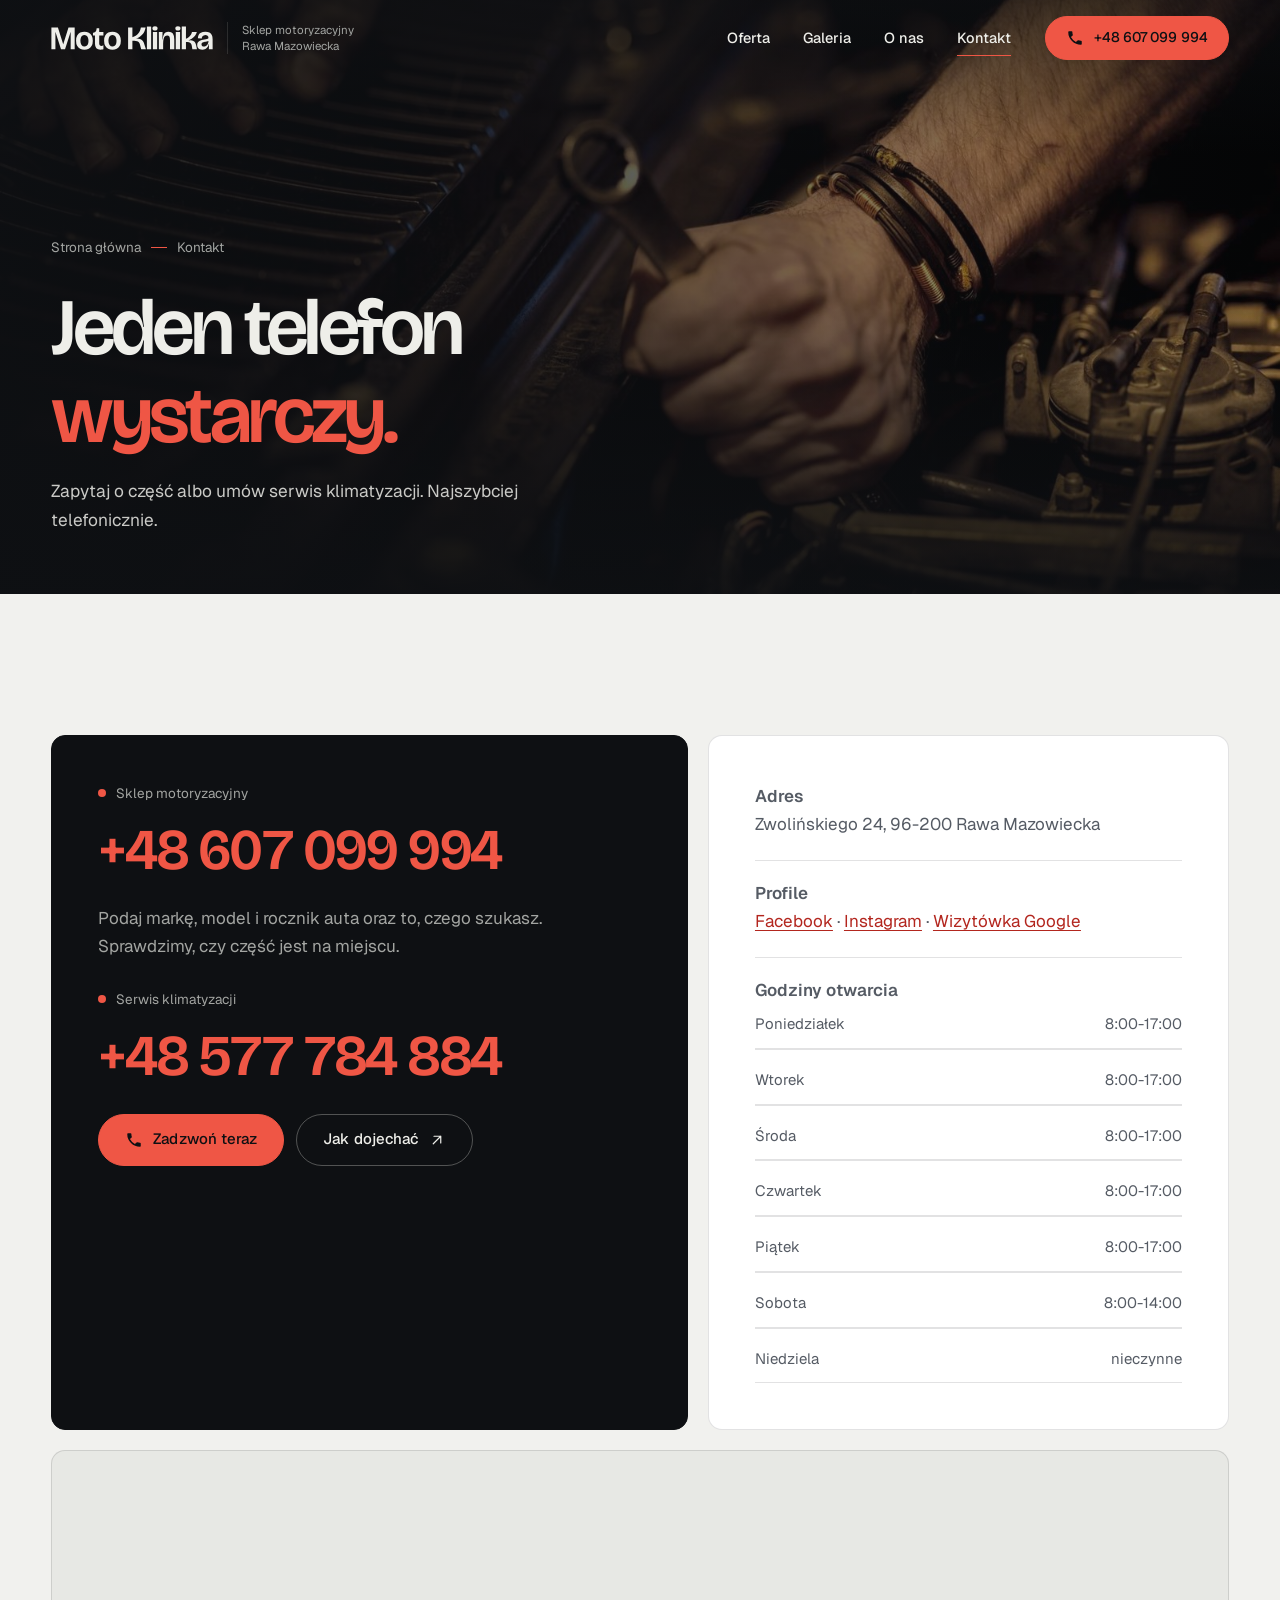
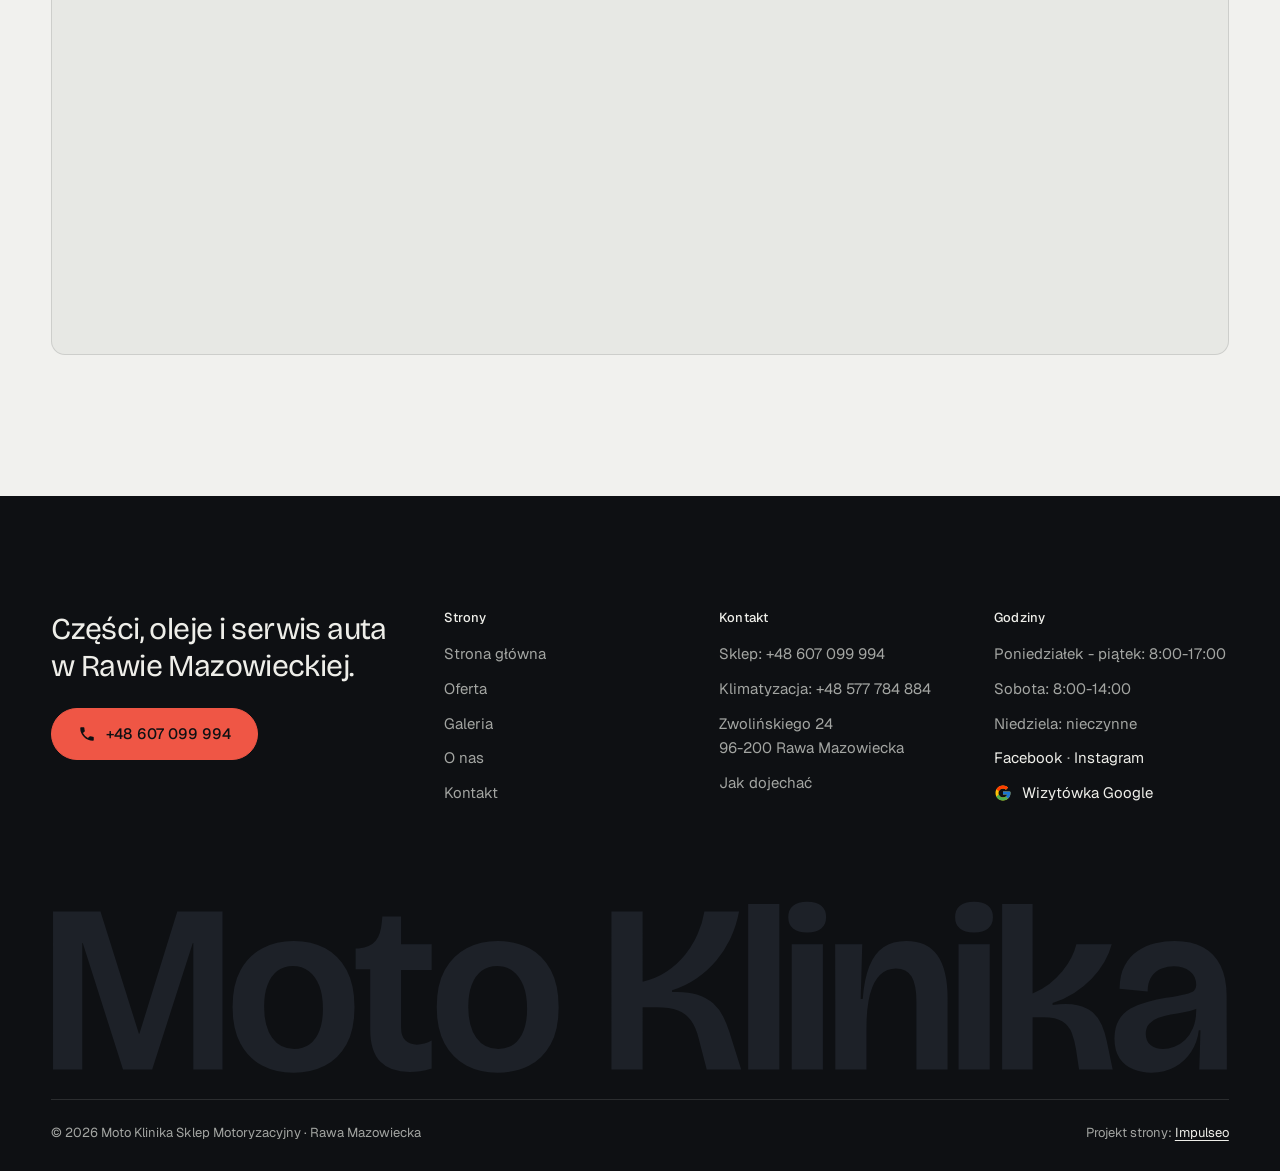
==== commit 353d6bd1: "[claude-edit][cmt:2be703d0-8f0c-4b25-bd99-7f29cdf69a40] nowy projekt na wzór dema ElMac: grafit + cz" ====
--- a/kontakt.html
+++ b/kontakt.html
@@ -3,112 +3,156 @@
 <head>
 <meta charset="UTF-8">
 <meta name="viewport" content="width=device-width, initial-scale=1.0">
-<title>Kontakt - Moto Klinika Sklep Motoryzacyjny</title>
-<meta name="description" content="Kontakt Moto Klinika Sklep Motoryzacyjny - Zwolińskiego 24, 96-200 Rawa Mazowiecka">
+<title>Kontakt - Moto Klinika, Zwolińskiego 24, Rawa Mazowiecka</title>
+<meta name="description" content="Sklep: +48 607 099 994, serwis klimatyzacji: +48 577 784 884. Zwolińskiego 24, 96-200 Rawa Mazowiecka. Pon.-pt. 8:00-17:00, sobota 8:00-14:00.">
 <link rel="canonical" href="https://impulseo-pl.github.io/moto-klinika-sklep-motoryzacyjny/kontakt.html">
 <meta name="robots" content="noindex, nofollow">
+<meta name="theme-color" content="#0E1013">
 <meta property="og:type" content="website">
 <meta property="og:locale" content="pl_PL">
 <meta property="og:site_name" content="Moto Klinika Sklep Motoryzacyjny">
-<meta property="og:title" content="Kontakt - Moto Klinika Sklep Motoryzacyjny">
-<meta property="og:description" content="Kontakt Moto Klinika Sklep Motoryzacyjny - Zwolińskiego 24, 96-200 Rawa Mazowiecka">
+<meta property="og:title" content="Kontakt - Moto Klinika, Zwolińskiego 24, Rawa Mazowiecka">
+<meta property="og:description" content="Sklep: +48 607 099 994, serwis klimatyzacji: +48 577 784 884. Zwolińskiego 24, 96-200 Rawa Mazowiecka. Pon.-pt. 8:00-17:00, sobota 8:00-14:00.">
 <meta property="og:url" content="https://impulseo-pl.github.io/moto-klinika-sklep-motoryzacyjny/kontakt.html">
 <meta property="og:image" content="https://impulseo-pl.github.io/moto-klinika-sklep-motoryzacyjny/img/og.jpg">
 <meta property="og:image:width" content="1200">
 <meta property="og:image:height" content="630">
 <meta name="twitter:card" content="summary_large_image">
+
+<script>(function(){var d=document.documentElement;d.classList.add('js');try{if(!window.matchMedia('(prefers-reduced-motion: reduce)').matches)d.classList.add('anim');}catch(e){}setTimeout(function(){if(!d.classList.contains('anim-ok'))d.classList.remove('anim');},3500);})();</script>
+<link rel="preload" as="image" href="img/head-kontakt.jpg" fetchpriority="high">
 <link rel="preconnect" href="https://fonts.googleapis.com">
 <link rel="preconnect" href="https://fonts.gstatic.com" crossorigin>
-<link href="https://fonts.googleapis.com/css2?family=Oswald:wght@500;600;700&family=Archivo:wght@400;500;600&display=swap" rel="stylesheet">
-<link rel="stylesheet" href="assets/styles.css?v=6f71210b">
+<link href="https://fonts.googleapis.com/css2?family=Bricolage+Grotesque:opsz,wght@12..96,400..700&family=Geist:wght@400..600&display=swap" rel="stylesheet">
+<link rel="stylesheet" href="assets/styles.css?v=20261106a">
+<script src="assets/lenis.min.js?v=1.1.20" defer></script>
+<script src="assets/main.js?v=20261106a" defer></script>
 </head>
 <body>
-
-<header class="nav">
-  <div class="wrap nav-inner">
-    <a class="brand" href="index.html"><span class="name">Moto Klinika</span><span class="sub">Sklep motoryzacyjny · Rawa Mazowiecka</span></a>
-    <nav class="nav-links">
-      <a href="oferta.html">Oferta</a>
-      <a href="realizacje.html">Galeria</a>
-      <a href="o-nas.html">O nas</a>
-      <a href="kontakt.html" class="active" aria-current="page">Kontakt</a>
-      <a href="kontakt.html" class="btn btn-accent">Zadzwoń</a>
-    </nav>
-    <button class="nav-toggle" aria-label="Menu"><span></span><span></span><span></span></button>
-  </div>
+<a class="skip" href="#tresc">Przejdź do treści</a>
+<header class="site-head">
+<div class="head-in">
+  <a class="brand" href="index.html" aria-label="Moto Klinika - strona główna">
+    <span class="znak"><svg class="wm" viewBox="37 -708 4920 730" role="img" aria-label="Moto Klinika"><path pathLength="1" style="--i:0" d="M45.4 0V-660H243.7L404.2 -149.6H406.2L564.6 -660H753.5V0H631.4V-528.5H629.4L459.7 0H337.8L169.5 -528.8H167.5V0Z"/>
+<path pathLength="1" style="--i:1" d="M1050.4 13.7Q976.8 13.7 919 -16.6Q861.2 -47 828.3 -108.1Q795.5 -169.1 795.5 -260.9Q795.5 -354.9 829.2 -415.8Q863 -476.7 920.7 -506.7Q978.4 -536.6 1050.7 -536.6Q1125.4 -536.6 1182.7 -506Q1240 -475.3 1272.5 -414.1Q1305 -352.9 1305 -260.4Q1305 -166.1 1271.6 -105.4Q1238.1 -44.6 1180.4 -15.4Q1122.7 13.7 1050.4 13.7ZM1052.9 -85.8Q1091.1 -85.8 1117.8 -105.4Q1144.5 -125 1158.8 -162.8Q1173.1 -200.5 1173.1 -253.5Q1173.1 -310 1157.9 -349.5Q1142.8 -389.1 1114.7 -410.6Q1086.7 -432.2 1047.5 -432.2Q1010 -432.2 983.2 -412Q956.3 -391.8 941.9 -353.6Q927.4 -315.4 927.4 -262.3Q927.4 -179.4 960.7 -132.6Q993.9 -85.8 1052.9 -85.8Z"/>
+<path pathLength="1" style="--i:2" d="M1536.4 10.8Q1453.9 10.8 1412.3 -33Q1370.7 -76.7 1370.7 -165.9V-418.8H1309.7V-505.5H1323.2Q1372.6 -511.1 1393.7 -537.4Q1414.7 -563.7 1419.2 -616.4L1421.3 -639.1H1499.5V-522.6H1627.4V-416H1499.5V-176.4Q1499.5 -137.8 1517.9 -120.6Q1536.2 -103.4 1565.3 -103.4Q1580.8 -103.4 1597.5 -108Q1614.1 -112.6 1627.4 -121.4V-4.1Q1600.6 4.3 1578.3 7.6Q1555.9 10.8 1536.4 10.8Z"/>
+<path pathLength="1" style="--i:3" d="M1903.4 13.7Q1829.8 13.7 1772 -16.6Q1714.2 -47 1681.3 -108.1Q1648.5 -169.1 1648.5 -260.9Q1648.5 -354.9 1682.2 -415.8Q1716 -476.7 1773.7 -506.7Q1831.4 -536.6 1903.7 -536.6Q1978.4 -536.6 2035.7 -506Q2093 -475.3 2125.5 -414.1Q2158 -352.9 2158 -260.4Q2158 -166.1 2124.6 -105.4Q2091.1 -44.6 2033.4 -15.4Q1975.7 13.7 1903.4 13.7ZM1905.9 -85.8Q1944.1 -85.8 1970.8 -105.4Q1997.5 -125 2011.8 -162.8Q2026.1 -200.5 2026.1 -253.5Q2026.1 -310 2010.9 -349.5Q1995.8 -389.1 1967.7 -410.6Q1939.7 -432.2 1900.5 -432.2Q1863 -432.2 1836.2 -412Q1809.3 -391.8 1794.9 -353.6Q1780.4 -315.4 1780.4 -262.3Q1780.4 -179.4 1813.7 -132.6Q1846.9 -85.8 1905.9 -85.8Z"/>
+<path pathLength="1" style="--i:4" d="M2378.4 0V-660H2508.9V-366.9Q2565 -379.6 2609.5 -409.3Q2653.9 -438.9 2686.3 -479.3Q2718.8 -519.7 2739.1 -566.5Q2759.4 -613.3 2766.9 -660H2911.7Q2901.2 -603 2877.5 -551.3Q2853.8 -499.6 2817.7 -456.6Q2781.6 -413.5 2735.1 -381.3Q2688.6 -349.1 2631.9 -331.1V-323.4Q2693.8 -326.6 2735.3 -313.5Q2776.8 -300.4 2803.3 -276.1Q2829.8 -251.8 2845.7 -220.1Q2861.5 -188.4 2872.1 -154.1L2920.6 0H2776.6L2742.5 -131.4Q2731.4 -175.8 2711.1 -204.3Q2690.9 -232.8 2656.8 -246.4Q2622.7 -260 2567.1 -260H2508.9V0Z"/>
+<path pathLength="1" style="--i:5" d="M2949.8 0V-691H3080V0Z"/>
+<path pathLength="1" style="--i:6" d="M3131.8 0V-522.6H3262V0ZM3196.2 -572.6Q3157.7 -572.6 3137.5 -589.1Q3117.4 -605.6 3117.4 -636.4Q3117.4 -668 3137.7 -684.2Q3158 -700.4 3196.1 -700.4Q3235.1 -700.4 3255.3 -683.9Q3275.4 -667.3 3275.4 -636Q3275.4 -606 3255.2 -589.3Q3235 -572.6 3196.2 -572.6Z"/>
+<path pathLength="1" style="--i:7" d="M3313.8 0V-274.7L3313.2 -522.6H3426.5L3419.9 -294.4H3428.5Q3434.5 -376.6 3455.6 -430.1Q3476.6 -483.6 3515 -510.1Q3553.3 -536.6 3610.6 -536.6Q3697.5 -536.6 3740.3 -476.9Q3783 -417.2 3783 -296.1V0H3652.8V-283.2Q3652.8 -354 3632.5 -388Q3612.3 -422.1 3567 -422.1Q3528.9 -422.1 3501.3 -395.8Q3473.6 -369.6 3458.8 -313.7Q3444 -257.9 3444 -167.8V0Z"/>
+<path pathLength="1" style="--i:8" d="M3828.8 0V-522.6H3959V0ZM3893.2 -572.6Q3854.7 -572.6 3834.5 -589.1Q3814.4 -605.6 3814.4 -636.4Q3814.4 -668 3834.7 -684.2Q3855 -700.4 3893.1 -700.4Q3932.1 -700.4 3952.3 -683.9Q3972.4 -667.3 3972.4 -636Q3972.4 -606 3952.2 -589.3Q3932 -572.6 3893.2 -572.6Z"/>
+<path pathLength="1" style="--i:9" d="M4010.8 0V-691H4138.2V-317.6Q4177 -333.5 4208.1 -357.4Q4239.2 -381.3 4262.5 -409.8Q4285.8 -438.2 4300.3 -467.5Q4314.9 -496.8 4321 -523.2H4468.9Q4459.1 -485.9 4437.9 -449Q4416.6 -412.1 4384.8 -379Q4353 -345.9 4311.9 -319.8Q4270.7 -293.6 4221.8 -277.8V-269.8Q4284.7 -277.7 4325.4 -268.7Q4366.1 -259.7 4390.2 -238.3Q4414.2 -216.9 4427.3 -186.2Q4440.4 -155.5 4448 -119.3L4472.8 0H4332.3L4319.5 -84.4Q4313.4 -122.4 4301.9 -152.3Q4290.4 -182.3 4263.5 -200.1Q4236.6 -217.9 4184 -218.2L4138.2 -218.5V0Z"/>
+<path pathLength="1" style="--i:10" d="M4634.9 13.7Q4594.6 13.7 4559.3 -0.6Q4524.1 -14.9 4502.1 -46.2Q4480.2 -77.6 4480.2 -129.1Q4480.2 -176.3 4498.3 -206.1Q4516.4 -235.8 4547.6 -254.2Q4578.9 -272.5 4617.5 -282.3Q4656.1 -292.1 4696.4 -299.1Q4750.5 -308.8 4777.1 -314.7Q4803.7 -320.5 4812.7 -329Q4821.8 -337.4 4821.8 -352.6Q4821.8 -390.6 4795.3 -410.7Q4768.9 -430.8 4727.9 -430.8Q4702.6 -430.8 4677.6 -421.3Q4652.6 -411.8 4636.1 -389Q4619.5 -366.3 4618.7 -326.2L4501.4 -337.1Q4502.1 -395 4522.6 -433.6Q4543.2 -472.3 4577.1 -494.8Q4611.1 -517.2 4651.3 -526.9Q4691.5 -536.6 4731.5 -536.6Q4801.5 -536.6 4850 -510.4Q4898.4 -484.2 4923.7 -433.3Q4948.9 -382.5 4948.9 -307.7V-211.9Q4949.2 -176.8 4949.4 -141.2Q4949.5 -105.6 4949.7 -70.3Q4949.8 -35.1 4949.8 0H4834.4Q4835.9 -40.2 4837.1 -80Q4838.3 -119.9 4839.5 -163.9H4832.6Q4827.1 -114.7 4800.8 -74.3Q4774.6 -34 4732.3 -10.1Q4690.1 13.7 4634.9 13.7ZM4683 -85.1Q4706.3 -85.1 4730.5 -94.5Q4754.6 -103.8 4775.1 -123.3Q4795.6 -142.8 4808.4 -173.4Q4821.2 -203.9 4821.8 -245.6L4822.1 -269L4848.8 -274.4Q4839.3 -260.2 4817.9 -252Q4796.6 -243.9 4769.6 -239.2Q4742.5 -234.6 4715 -229.6Q4687.4 -224.7 4663.8 -215.7Q4640.2 -206.7 4625.6 -191.2Q4611 -175.7 4611 -148.6Q4611 -118.7 4630.9 -101.9Q4650.7 -85.1 4683 -85.1Z"/></svg></span>
+    <span class="brand-sub">Sklep motoryzacyjny<br>Rawa Mazowiecka</span>
+  </a>
+  <nav class="nav-links" aria-label="Menu główne">
+    <a class="nl" href="oferta.html">Oferta</a><a class="nl" href="realizacje.html">Galeria</a><a class="nl" href="o-nas.html">O&nbsp;nas</a><a class="nl" href="kontakt.html" aria-current="page">Kontakt</a>
+    <a class="btn btn-copper nav-cta" href="tel:+48607099994"><svg class="ico" width="16" height="16" viewBox="0 0 24 24" fill="none" aria-hidden="true"><path d="M6.6 10.8a15.5 15.5 0 0 0 6.6 6.6l2.2-2.2a1 1 0 0 1 1-.24 11.4 11.4 0 0 0 3.6.58 1 1 0 0 1 1 1V20a1 1 0 0 1-1 1A17 17 0 0 1 3 4a1 1 0 0 1 1-1h3.5a1 1 0 0 1 1 1c0 1.25.2 2.46.58 3.6a1 1 0 0 1-.25 1l-2.23 2.2Z" fill="currentColor"/></svg>+48 607 099 994</a>
+  </nav>
+  <button class="burger" type="button" aria-label="Otwórz menu" aria-expanded="false" aria-controls="mnav"><span></span><span></span></button>
+</div>
 </header>
 
-<main>
+<div class="mnav" id="mnav">
+  <div class="mnav-in">
+    <a class="ml" href="index.html">Strona główna</a><a class="ml" href="oferta.html">Oferta</a><a class="ml" href="realizacje.html">Galeria</a><a class="ml" href="o-nas.html">O&nbsp;nas</a><a class="ml" href="kontakt.html" aria-current="page">Kontakt</a>
+    <div class="mnav-foot">
+      <span>Pon.-pt. 8:00-17:00, sobota 8:00-14:00</span>
+      <a class="btn btn-copper" href="tel:+48607099994"><svg class="ico" width="16" height="16" viewBox="0 0 24 24" fill="none" aria-hidden="true"><path d="M6.6 10.8a15.5 15.5 0 0 0 6.6 6.6l2.2-2.2a1 1 0 0 1 1-.24 11.4 11.4 0 0 0 3.6.58 1 1 0 0 1 1 1V20a1 1 0 0 1-1 1A17 17 0 0 1 3 4a1 1 0 0 1 1-1h3.5a1 1 0 0 1 1 1c0 1.25.2 2.46.58 3.6a1 1 0 0 1-.25 1l-2.23 2.2Z" fill="currentColor"/></svg>+48 607 099 994</a>
+    </div>
+  </div>
+</div>
+<main id="tresc">
 <section class="pagehead">
-  <img src="img/g6.jpg" alt="Moto Klinika Sklep Motoryzacyjny - Kontakt" width="1880" height="1253" decoding="async">
-  <div class="wrap">
-    <span class="eyebrow">Kontakt</span>
-    <h1>Kontakt</h1>
-    <p>Zapytaj o część albo umów serwis klimatyzacji.</p>
+  <div class="pagehead-media"><img src="img/head-kontakt.jpg" alt="Dłoń z kluczem przy silniku auta" width="1600" height="1200" decoding="async" fetchpriority="high"></div>
+  <div class="ph-in">
+    <p class="crumb up" style="--d:0"><a href="index.html">Strona główna</a><span class="sl" aria-hidden="true"></span>Kontakt</p>
+    <h1><span class="ln"><span class="ln-i" style="--k:0">Jeden telefon</span></span><span class="ln"><span class="ln-i" style="--k:1"><em>wystarczy.</em></span></span></h1>
+    <p class="ph-lead up" style="--d:300">Zapytaj o&nbsp;część albo umów serwis klimatyzacji. Najszybciej telefonicznie.</p>
   </div>
 </section>
-<section>
-  <div class="wrap contact-grid">
-    <div class="reveal">
-      <span class="eyebrow">Dane kontaktowe</span>
-      <h2 style="margin:var(--space-4) 0 var(--space-6)">Moto Klinika Sklep Motoryzacyjny</h2>
-      <div class="info-list">
-        <div class="info-row"><div class="ic"><svg class="ico-tel" width="16" height="16" viewBox="0 0 24 24" fill="none" aria-hidden="true"><path d="M6.6 10.8a15.5 15.5 0 0 0 6.6 6.6l2.2-2.2a1 1 0 0 1 1-.24 11.4 11.4 0 0 0 3.6.58 1 1 0 0 1 1 1V20a1 1 0 0 1-1 1A17 17 0 0 1 3 4a1 1 0 0 1 1-1h3.5a1 1 0 0 1 1 1c0 1.25.2 2.46.58 3.6a1 1 0 0 1-.25 1l-2.23 2.2Z" fill="currentColor"/></svg></div><div><div class="lbl">Telefon</div><a class="val" href="tel:+48607099994">+48 607 099 994</a></div></div>
-        <div class="info-row"><div class="ic"><svg class="ico-pin" width="16" height="16" viewBox="0 0 24 24" fill="none" aria-hidden="true"><path d="M12 21s7-6.1 7-11.5A7 7 0 0 0 5 9.5C5 14.9 12 21 12 21Z" stroke="currentColor" stroke-width="1.6" fill="none"/><circle cx="12" cy="9.5" r="2.4" fill="currentColor"/></svg></div><div><div class="lbl">Adres</div><div class="val">Zwolińskiego 24, 96-200 Rawa Mazowiecka</div></div></div>
-        <div class="info-row"><div class="ic"><svg class="ico-clock" width="16" height="16" viewBox="0 0 24 24" fill="none" aria-hidden="true"><circle cx="12" cy="12" r="8.2" stroke="currentColor" stroke-width="1.6"/><path d="M12 7.5V12l3.2 1.9" stroke="currentColor" stroke-width="1.6" stroke-linecap="round"/></svg></div><div><div class="lbl">Godziny</div><div class="val" style="font-weight:500">Pon.-pt. 8:00-17:00, sobota 8:00-14:00</div></div></div>
+
+<section class="sec">
+  <div class="wrap">
+    <div class="k-grid">
+      <div class="k-card dark rv">
+        <span class="lbl"><span class="live" aria-hidden="true"></span>Sklep motoryzacyjny</span>
+        <a class="k-phone" href="tel:+48607099994">+48 607 099 994</a>
+        <p>Podaj markę, model i&nbsp;rocznik auta oraz to, czego szukasz. Sprawdzimy, czy część jest na miejscu.</p>
+        <span class="lbl" style="margin-top:28px"><span class="live" aria-hidden="true"></span>Serwis klimatyzacji</span>
+        <a class="k-phone" href="tel:+48577784884">+48 577 784 884</a>
+        <div class="cta-row" style="margin-top:4px">
+          <a class="btn btn-copper" href="tel:+48607099994"><svg class="ico" width="16" height="16" viewBox="0 0 24 24" fill="none" aria-hidden="true"><path d="M6.6 10.8a15.5 15.5 0 0 0 6.6 6.6l2.2-2.2a1 1 0 0 1 1-.24 11.4 11.4 0 0 0 3.6.58 1 1 0 0 1 1 1V20a1 1 0 0 1-1 1A17 17 0 0 1 3 4a1 1 0 0 1 1-1h3.5a1 1 0 0 1 1 1c0 1.25.2 2.46.58 3.6a1 1 0 0 1-.25 1l-2.23 2.2Z" fill="currentColor"/></svg>Zadzwoń teraz</a>
+          <a class="btn btn-ghost" href="https://maps.google.com/?cid=1310329849134643692&amp;g_mp=Cidnb29nbGUubWFwcy5wbGFjZXMudjEuUGxhY2VzLlNlYXJjaFRleHQQAhgEIAA" target="_blank" rel="noopener">Jak dojechać<svg class="ico" width="18" height="18" viewBox="0 0 24 24" fill="none" stroke="currentColor" stroke-width="1.6" stroke-linecap="round" stroke-linejoin="round" aria-hidden="true"><path d="M7 17 17 7M8 7h9v9"/></svg></a>
+        </div>
+      </div>
+      <div class="k-card rv" style="--d:120">
+        <ul class="k-list bez">
+          <li><span><b>Adres</b>Zwolińskiego 24, 96-200 Rawa Mazowiecka</span></li>
+          <li><span><b>Profile</b><a class="u" href="https://www.facebook.com/fhumotoklinika/" target="_blank" rel="noopener">Facebook</a> · <a class="u" href="https://www.instagram.com/motoklinikarawa/" target="_blank" rel="noopener">Instagram</a> · <a class="u" href="https://maps.google.com/?cid=1310329849134643692&amp;g_mp=Cidnb29nbGUubWFwcy5wbGFjZXMudjEuUGxhY2VzLlNlYXJjaFRleHQQAhgEIAA" target="_blank" rel="noopener">Wizytówka Google</a></span></li>
+          <li><span><b>Godziny otwarcia</b>
+            <ul class="hours"><li><span>Poniedziałek</span><span>8:00-17:00</span></li><li><span>Wtorek</span><span>8:00-17:00</span></li><li><span>Środa</span><span>8:00-17:00</span></li><li><span>Czwartek</span><span>8:00-17:00</span></li><li><span>Piątek</span><span>8:00-17:00</span></li><li><span>Sobota</span><span>8:00-14:00</span></li><li><span>Niedziela</span><span>nieczynne</span></li></ul></span></li>
+        </ul>
       </div>
     </div>
-    <div class="reveal">
-      <div class="form">
-        <h3 style="margin-bottom:var(--space-4)">Najszybciej telefonicznie</h3>
-        <p class="muted" style="margin-bottom:var(--space-5)">Podaj model auta i czego szukasz. Serwis klimatyzacji ma osobny numer: 577&nbsp;784&nbsp;884.</p>
-        <a href="tel:+48607099994" class="btn btn-accent" style="justify-content:center">Zadzwoń: +48 607 099 994 <span class="arr">→</span></a>
-      </div>
+    <div class="map map-lg rv">
+      <iframe title="Mapa dojazdu - Moto Klinika, Zwolińskiego 24, Rawa Mazowiecka" src="https://maps.google.com/maps?q=51.7577573,20.2513753&amp;z=15&amp;output=embed" loading="lazy" referrerpolicy="no-referrer-when-downgrade"></iframe>
     </div>
   </div>
 </section>
-<section style="padding-top:0">
-  <div class="wrap reveal">
-    <iframe class="map" title="Moto Klinika Sklep Motoryzacyjny - Rawa Mazowiecka" src="https://maps.google.com/maps?q=51.7577573%2C20.2513753&z=15&output=embed" loading="lazy" referrerpolicy="no-referrer-when-downgrade"></iframe>
-  </div>
-</section>
 </main>
-
-<footer>
+<footer class="site-foot">
   <div class="wrap">
-    <div class="foot-grid">
-      <div class="foot-brand">
-        <div class="name">Moto Klinika Sklep Motoryzacyjny</div>
-        <p>Oleje, filtry, akumulatory i części do aut, motocykli, quadów i skuterów.</p>
+    <div class="foot-top">
+      <div>
+        <p class="foot-claim">Części, oleje i&nbsp;serwis auta w&nbsp;Rawie Mazowieckiej.</p>
+        <a class="btn btn-copper" href="tel:+48607099994"><svg class="ico" width="16" height="16" viewBox="0 0 24 24" fill="none" aria-hidden="true"><path d="M6.6 10.8a15.5 15.5 0 0 0 6.6 6.6l2.2-2.2a1 1 0 0 1 1-.24 11.4 11.4 0 0 0 3.6.58 1 1 0 0 1 1 1V20a1 1 0 0 1-1 1A17 17 0 0 1 3 4a1 1 0 0 1 1-1h3.5a1 1 0 0 1 1 1c0 1.25.2 2.46.58 3.6a1 1 0 0 1-.25 1l-2.23 2.2Z" fill="currentColor"/></svg>+48 607 099 994</a>
       </div>
-      <div class="foot-col">
-        <h4>Nawigacja</h4>
-        <a href="oferta.html">Oferta</a>
-        <a href="realizacje.html">Galeria</a>
-        <a href="o-nas.html">O nas</a>
-        <a href="kontakt.html">Kontakt</a>
+      <div>
+        <h4>Strony</h4>
+        <ul><li><a href="index.html">Strona główna</a></li><li><a href="oferta.html">Oferta</a></li><li><a href="realizacje.html">Galeria</a></li><li><a href="o-nas.html">O&nbsp;nas</a></li><li><a href="kontakt.html">Kontakt</a></li></ul>
       </div>
-      <div class="foot-col">
+      <div>
         <h4>Kontakt</h4>
-        <a href="tel:+48607099994">+48 607 099 994</a>
-        <p>Zwolińskiego 24, 96-200 Rawa Mazowiecka</p>
-        <a href="https://maps.google.com/?cid=1310329849134643692&g_mp=Cidnb29nbGUubWFwcy5wbGFjZXMudjEuUGxhY2VzLlNlYXJjaFRleHQQAhgEIAA" target="_blank" rel="noopener">Jak dojechać →</a>
-      <div class="foot-soc">
-        <a class="soc" href="https://www.facebook.com/fhumotoklinika/" target="_blank" rel="noopener" aria-label="Facebook - Moto Klinika Sklep Motoryzacyjny"><svg viewBox="0 0 24 24" aria-hidden="true" focusable="false"><path d="M9.101 23.691v-7.98H6.627v-3.667h2.474v-1.58c0-4.085 1.848-5.978 5.858-5.978.401 0 .955.042 1.468.103a8.68 8.68 0 0 1 1.141.195v3.325a8.623 8.623 0 0 0-.653-.036 26.805 26.805 0 0 0-.733-.009c-.707 0-1.259.096-1.675.309a1.686 1.686 0 0 0-.679.622c-.258.42-.374.995-.374 1.752v1.297h3.919l-.386 2.103-.287 1.564h-3.246v8.245C19.396 23.238 24 18.179 24 12.044c0-6.627-5.373-12-12-12s-12 5.373-12 12c0 5.628 3.874 10.35 9.101 11.647Z" fill="currentColor"/></svg></a>
-        <a class="soc" href="https://www.instagram.com/motoklinikarawa/" target="_blank" rel="noopener" aria-label="Instagram - Moto Klinika Sklep Motoryzacyjny"><svg viewBox="0 0 24 24" aria-hidden="true" focusable="false"><path d="M7.0301.084c-1.2768.0602-2.1487.264-2.911.5634-.7888.3075-1.4575.72-2.1228 1.3877-.6652.6677-1.075 1.3368-1.3802 2.127-.2954.7638-.4956 1.6365-.552 2.914-.0564 1.2775-.0689 1.6882-.0626 4.947.0062 3.2586.0206 3.6671.0825 4.9473.061 1.2765.264 2.1482.5635 2.9107.308.7889.72 1.4573 1.388 2.1228.6679.6655 1.3365 1.0743 2.1285 1.38.7632.295 1.6361.4961 2.9134.552 1.2773.056 1.6884.069 4.9462.0627 3.2578-.0062 3.668-.0207 4.9478-.0814 1.28-.0607 2.147-.2652 2.9098-.5633.7889-.3086 1.4578-.72 2.1228-1.3881.665-.6682 1.0745-1.3378 1.3795-2.1284.2957-.7632.4966-1.636.552-2.9124.056-1.2809.0692-1.6898.063-4.948-.0063-3.2583-.021-3.6668-.0817-4.9465-.0607-1.2797-.264-2.1487-.5633-2.9117-.3084-.7889-.72-1.4568-1.3876-2.1228C21.2982 1.33 20.628.9208 19.8378.6165 19.074.321 18.2017.1197 16.9244.0645 15.6471.0093 15.236-.005 11.977.0014 8.718.0076 8.31.0215 7.0301.0839m.1402 21.6932c-1.17-.0509-1.8053-.2453-2.2287-.408-.5606-.216-.96-.4771-1.3819-.895-.422-.4178-.6811-.8186-.9-1.378-.1644-.4234-.3624-1.058-.4171-2.228-.0595-1.2645-.072-1.6442-.079-4.848-.007-3.2037.0053-3.583.0607-4.848.05-1.169.2456-1.805.408-2.2282.216-.5613.4762-.96.895-1.3816.4188-.4217.8184-.6814 1.3783-.9003.423-.1651 1.0575-.3614 2.227-.4171 1.2655-.06 1.6447-.072 4.848-.079 3.2033-.007 3.5835.005 4.8495.0608 1.169.0508 1.8053.2445 2.228.408.5608.216.96.4754 1.3816.895.4217.4194.6816.8176.9005 1.3787.1653.4217.3617 1.056.4169 2.2263.0602 1.2655.0739 1.645.0796 4.848.0058 3.203-.0055 3.5834-.061 4.848-.051 1.17-.245 1.8055-.408 2.2294-.216.5604-.4763.96-.8954 1.3814-.419.4215-.8181.6811-1.3783.9-.4224.1649-1.0577.3617-2.2262.4174-1.2656.0595-1.6448.072-4.8493.079-3.2045.007-3.5825-.006-4.848-.0608M16.953 5.5864A1.44 1.44 0 1 0 18.39 4.144a1.44 1.44 0 0 0-1.437 1.4424M5.8385 12.012c.0067 3.4032 2.7706 6.1557 6.173 6.1493 3.4026-.0065 6.157-2.7701 6.1506-6.1733-.0065-3.4032-2.771-6.1565-6.174-6.1498-3.403.0067-6.156 2.771-6.1496 6.1738M8 12.0077a4 4 0 1 1 4.008 3.9921A3.9996 3.9996 0 0 1 8 12.0077" fill="currentColor"/></svg></a>
-        <a class="soc" href="https://maps.google.com/?cid=1310329849134643692&g_mp=Cidnb29nbGUubWFwcy5wbGFjZXMudjEuUGxhY2VzLlNlYXJjaFRleHQQAhgEIAA" target="_blank" rel="noopener" aria-label="Google - Moto Klinika Sklep Motoryzacyjny"><svg viewBox="0 0 24 24" aria-hidden="true" focusable="false"><path d="M12.48 10.92v3.28h7.84c-.24 1.84-.853 3.187-1.787 4.133-1.147 1.147-2.933 2.4-6.053 2.4-4.827 0-8.6-3.893-8.6-8.72s3.773-8.72 8.6-8.72c2.6 0 4.507 1.027 5.907 2.347l2.307-2.307C18.747 1.44 16.133 0 12.48 0 5.867 0 .307 5.387.307 12s5.56 12 12.173 12c3.573 0 6.267-1.173 8.373-3.36 2.16-2.16 2.84-5.213 2.84-7.667 0-.76-.053-1.467-.173-2.053H12.48z" fill="currentColor"/></svg></a>
+        <ul>
+          <li><a href="tel:+48607099994">Sklep: +48 607 099 994</a></li>
+          <li><a href="tel:+48577784884">Klimatyzacja: +48 577 784 884</a></li>
+          <li>Zwolińskiego 24<br>96-200 Rawa Mazowiecka</li>
+          <li><a href="https://maps.google.com/?cid=1310329849134643692&amp;g_mp=Cidnb29nbGUubWFwcy5wbGFjZXMudjEuUGxhY2VzLlNlYXJjaFRleHQQAhgEIAA" target="_blank" rel="noopener">Jak dojechać</a></li>
+        </ul>
       </div>
+      <div>
+        <h4>Godziny</h4>
+        <ul>
+          <li>Poniedziałek - piątek: 8:00-17:00</li>
+          <li>Sobota: 8:00-14:00</li>
+          <li>Niedziela: nieczynne</li>
+          <li><a class="soc" href="https://www.facebook.com/fhumotoklinika/" target="_blank" rel="noopener">Facebook</a> · <a class="soc" href="https://www.instagram.com/motoklinikarawa/" target="_blank" rel="noopener">Instagram</a></li>
+          <li><a class="soc" href="https://maps.google.com/?cid=1310329849134643692&amp;g_mp=Cidnb29nbGUubWFwcy5wbGFjZXMudjEuUGxhY2VzLlNlYXJjaFRleHQQAhgEIAA" target="_blank" rel="noopener" aria-label="Wizytówka Moto Klinika w Google"><svg class="g-logo" viewBox="0 0 48 48" aria-hidden="true"><path fill="#FFC107" d="M43.6 20.5H42V20H24v8h11.3C33.7 32.7 29.2 36 24 36c-6.6 0-12-5.4-12-12s5.4-12 12-12c3.1 0 5.8 1.2 7.9 3.1l5.7-5.7C34 6.1 29.3 4 24 4 12.9 4 4 12.9 4 24s8.9 20 20 20 20-8.9 20-20c0-1.3-.1-2.4-.4-3.5z"/><path fill="#FF3D00" d="m6.3 14.7 6.6 4.8C14.7 15.1 19 12 24 12c3.1 0 5.8 1.2 7.9 3.1l5.7-5.7C34 6.1 29.3 4 24 4 16.3 4 9.7 8.3 6.3 14.7z"/><path fill="#4CAF50" d="M24 44c5.2 0 9.9-2 13.4-5.2l-6.2-5.2A11.9 11.9 0 0 1 24 36c-5.2 0-9.6-3.3-11.3-7.9l-6.5 5C9.5 39.6 16.2 44 24 44z"/><path fill="#1976D2" d="M43.6 20.5H42V20H24v8h11.3a12 12 0 0 1-4.1 5.6l6.2 5.2C37 39.2 44 34 44 24c0-1.3-.1-2.4-.4-3.5z"/></svg>Wizytówka Google</a></li>
+        </ul>
       </div>
     </div>
-    <div class="foot-bot">
-      <span>© 2026 Moto Klinika Sklep Motoryzacyjny</span>
+    <div class="foot-mark" aria-hidden="true"><svg class="wm-foot" viewBox="37 -708 4920 730" aria-hidden="true" focusable="false"><path pathLength="1" style="--i:0" d="M45.4 0V-660H243.7L404.2 -149.6H406.2L564.6 -660H753.5V0H631.4V-528.5H629.4L459.7 0H337.8L169.5 -528.8H167.5V0Z"/>
+<path pathLength="1" style="--i:1" d="M1050.4 13.7Q976.8 13.7 919 -16.6Q861.2 -47 828.3 -108.1Q795.5 -169.1 795.5 -260.9Q795.5 -354.9 829.2 -415.8Q863 -476.7 920.7 -506.7Q978.4 -536.6 1050.7 -536.6Q1125.4 -536.6 1182.7 -506Q1240 -475.3 1272.5 -414.1Q1305 -352.9 1305 -260.4Q1305 -166.1 1271.6 -105.4Q1238.1 -44.6 1180.4 -15.4Q1122.7 13.7 1050.4 13.7ZM1052.9 -85.8Q1091.1 -85.8 1117.8 -105.4Q1144.5 -125 1158.8 -162.8Q1173.1 -200.5 1173.1 -253.5Q1173.1 -310 1157.9 -349.5Q1142.8 -389.1 1114.7 -410.6Q1086.7 -432.2 1047.5 -432.2Q1010 -432.2 983.2 -412Q956.3 -391.8 941.9 -353.6Q927.4 -315.4 927.4 -262.3Q927.4 -179.4 960.7 -132.6Q993.9 -85.8 1052.9 -85.8Z"/>
+<path pathLength="1" style="--i:2" d="M1536.4 10.8Q1453.9 10.8 1412.3 -33Q1370.7 -76.7 1370.7 -165.9V-418.8H1309.7V-505.5H1323.2Q1372.6 -511.1 1393.7 -537.4Q1414.7 -563.7 1419.2 -616.4L1421.3 -639.1H1499.5V-522.6H1627.4V-416H1499.5V-176.4Q1499.5 -137.8 1517.9 -120.6Q1536.2 -103.4 1565.3 -103.4Q1580.8 -103.4 1597.5 -108Q1614.1 -112.6 1627.4 -121.4V-4.1Q1600.6 4.3 1578.3 7.6Q1555.9 10.8 1536.4 10.8Z"/>
+<path pathLength="1" style="--i:3" d="M1903.4 13.7Q1829.8 13.7 1772 -16.6Q1714.2 -47 1681.3 -108.1Q1648.5 -169.1 1648.5 -260.9Q1648.5 -354.9 1682.2 -415.8Q1716 -476.7 1773.7 -506.7Q1831.4 -536.6 1903.7 -536.6Q1978.4 -536.6 2035.7 -506Q2093 -475.3 2125.5 -414.1Q2158 -352.9 2158 -260.4Q2158 -166.1 2124.6 -105.4Q2091.1 -44.6 2033.4 -15.4Q1975.7 13.7 1903.4 13.7ZM1905.9 -85.8Q1944.1 -85.8 1970.8 -105.4Q1997.5 -125 2011.8 -162.8Q2026.1 -200.5 2026.1 -253.5Q2026.1 -310 2010.9 -349.5Q1995.8 -389.1 1967.7 -410.6Q1939.7 -432.2 1900.5 -432.2Q1863 -432.2 1836.2 -412Q1809.3 -391.8 1794.9 -353.6Q1780.4 -315.4 1780.4 -262.3Q1780.4 -179.4 1813.7 -132.6Q1846.9 -85.8 1905.9 -85.8Z"/>
+<path pathLength="1" style="--i:4" d="M2378.4 0V-660H2508.9V-366.9Q2565 -379.6 2609.5 -409.3Q2653.9 -438.9 2686.3 -479.3Q2718.8 -519.7 2739.1 -566.5Q2759.4 -613.3 2766.9 -660H2911.7Q2901.2 -603 2877.5 -551.3Q2853.8 -499.6 2817.7 -456.6Q2781.6 -413.5 2735.1 -381.3Q2688.6 -349.1 2631.9 -331.1V-323.4Q2693.8 -326.6 2735.3 -313.5Q2776.8 -300.4 2803.3 -276.1Q2829.8 -251.8 2845.7 -220.1Q2861.5 -188.4 2872.1 -154.1L2920.6 0H2776.6L2742.5 -131.4Q2731.4 -175.8 2711.1 -204.3Q2690.9 -232.8 2656.8 -246.4Q2622.7 -260 2567.1 -260H2508.9V0Z"/>
+<path pathLength="1" style="--i:5" d="M2949.8 0V-691H3080V0Z"/>
+<path pathLength="1" style="--i:6" d="M3131.8 0V-522.6H3262V0ZM3196.2 -572.6Q3157.7 -572.6 3137.5 -589.1Q3117.4 -605.6 3117.4 -636.4Q3117.4 -668 3137.7 -684.2Q3158 -700.4 3196.1 -700.4Q3235.1 -700.4 3255.3 -683.9Q3275.4 -667.3 3275.4 -636Q3275.4 -606 3255.2 -589.3Q3235 -572.6 3196.2 -572.6Z"/>
+<path pathLength="1" style="--i:7" d="M3313.8 0V-274.7L3313.2 -522.6H3426.5L3419.9 -294.4H3428.5Q3434.5 -376.6 3455.6 -430.1Q3476.6 -483.6 3515 -510.1Q3553.3 -536.6 3610.6 -536.6Q3697.5 -536.6 3740.3 -476.9Q3783 -417.2 3783 -296.1V0H3652.8V-283.2Q3652.8 -354 3632.5 -388Q3612.3 -422.1 3567 -422.1Q3528.9 -422.1 3501.3 -395.8Q3473.6 -369.6 3458.8 -313.7Q3444 -257.9 3444 -167.8V0Z"/>
+<path pathLength="1" style="--i:8" d="M3828.8 0V-522.6H3959V0ZM3893.2 -572.6Q3854.7 -572.6 3834.5 -589.1Q3814.4 -605.6 3814.4 -636.4Q3814.4 -668 3834.7 -684.2Q3855 -700.4 3893.1 -700.4Q3932.1 -700.4 3952.3 -683.9Q3972.4 -667.3 3972.4 -636Q3972.4 -606 3952.2 -589.3Q3932 -572.6 3893.2 -572.6Z"/>
+<path pathLength="1" style="--i:9" d="M4010.8 0V-691H4138.2V-317.6Q4177 -333.5 4208.1 -357.4Q4239.2 -381.3 4262.5 -409.8Q4285.8 -438.2 4300.3 -467.5Q4314.9 -496.8 4321 -523.2H4468.9Q4459.1 -485.9 4437.9 -449Q4416.6 -412.1 4384.8 -379Q4353 -345.9 4311.9 -319.8Q4270.7 -293.6 4221.8 -277.8V-269.8Q4284.7 -277.7 4325.4 -268.7Q4366.1 -259.7 4390.2 -238.3Q4414.2 -216.9 4427.3 -186.2Q4440.4 -155.5 4448 -119.3L4472.8 0H4332.3L4319.5 -84.4Q4313.4 -122.4 4301.9 -152.3Q4290.4 -182.3 4263.5 -200.1Q4236.6 -217.9 4184 -218.2L4138.2 -218.5V0Z"/>
+<path pathLength="1" style="--i:10" d="M4634.9 13.7Q4594.6 13.7 4559.3 -0.6Q4524.1 -14.9 4502.1 -46.2Q4480.2 -77.6 4480.2 -129.1Q4480.2 -176.3 4498.3 -206.1Q4516.4 -235.8 4547.6 -254.2Q4578.9 -272.5 4617.5 -282.3Q4656.1 -292.1 4696.4 -299.1Q4750.5 -308.8 4777.1 -314.7Q4803.7 -320.5 4812.7 -329Q4821.8 -337.4 4821.8 -352.6Q4821.8 -390.6 4795.3 -410.7Q4768.9 -430.8 4727.9 -430.8Q4702.6 -430.8 4677.6 -421.3Q4652.6 -411.8 4636.1 -389Q4619.5 -366.3 4618.7 -326.2L4501.4 -337.1Q4502.1 -395 4522.6 -433.6Q4543.2 -472.3 4577.1 -494.8Q4611.1 -517.2 4651.3 -526.9Q4691.5 -536.6 4731.5 -536.6Q4801.5 -536.6 4850 -510.4Q4898.4 -484.2 4923.7 -433.3Q4948.9 -382.5 4948.9 -307.7V-211.9Q4949.2 -176.8 4949.4 -141.2Q4949.5 -105.6 4949.7 -70.3Q4949.8 -35.1 4949.8 0H4834.4Q4835.9 -40.2 4837.1 -80Q4838.3 -119.9 4839.5 -163.9H4832.6Q4827.1 -114.7 4800.8 -74.3Q4774.6 -34 4732.3 -10.1Q4690.1 13.7 4634.9 13.7ZM4683 -85.1Q4706.3 -85.1 4730.5 -94.5Q4754.6 -103.8 4775.1 -123.3Q4795.6 -142.8 4808.4 -173.4Q4821.2 -203.9 4821.8 -245.6L4822.1 -269L4848.8 -274.4Q4839.3 -260.2 4817.9 -252Q4796.6 -243.9 4769.6 -239.2Q4742.5 -234.6 4715 -229.6Q4687.4 -224.7 4663.8 -215.7Q4640.2 -206.7 4625.6 -191.2Q4611 -175.7 4611 -148.6Q4611 -118.7 4630.9 -101.9Q4650.7 -85.1 4683 -85.1Z"/></svg></div>
+    <div class="foot-bottom">
+      <span>© 2026 Moto Klinika Sklep Motoryzacyjny · Rawa Mazowiecka</span>
       <span>Projekt strony: <a class="foot-credit" href="https://impulseo.pl" target="_blank" rel="noopener">Impulseo</a></span>
     </div>
   </div>
 </footer>
-<div class="sticky-reserve"><a class="sr-book" href="kontakt.html">Kontakt</a><a class="sr-call" href="tel:+48607099994" aria-label="Zadzwoń"><svg class="ico-tel" width="16" height="16" viewBox="0 0 24 24" fill="none" aria-hidden="true"><path d="M6.6 10.8a15.5 15.5 0 0 0 6.6 6.6l2.2-2.2a1 1 0 0 1 1-.24 11.4 11.4 0 0 0 3.6.58 1 1 0 0 1 1 1V20a1 1 0 0 1-1 1A17 17 0 0 1 3 4a1 1 0 0 1 1-1h3.5a1 1 0 0 1 1 1c0 1.25.2 2.46.58 3.6a1 1 0 0 1-.25 1l-2.23 2.2Z" fill="currentColor"/></svg></a></div>
-<div class="demo-wazne" data-do="2026-11-12" data-cykl="3" hidden><svg class="dw-ico" width="13" height="13" viewBox="0 0 24 24" fill="none" aria-hidden="true"><circle cx="12" cy="12" r="8.6" stroke="currentColor" stroke-width="1.8"/><path d="M12 7.2V12l3.3 2" stroke="currentColor" stroke-width="1.8" stroke-linecap="round"/></svg><span class="dw-txt"></span></div>
-
-<script src="assets/main.js"></script>
+<div class="sticky-call">
+  <a class="btn btn-copper" href="tel:+48607099994"><svg class="ico" width="16" height="16" viewBox="0 0 24 24" fill="none" aria-hidden="true"><path d="M6.6 10.8a15.5 15.5 0 0 0 6.6 6.6l2.2-2.2a1 1 0 0 1 1-.24 11.4 11.4 0 0 0 3.6.58 1 1 0 0 1 1 1V20a1 1 0 0 1-1 1A17 17 0 0 1 3 4a1 1 0 0 1 1-1h3.5a1 1 0 0 1 1 1c0 1.25.2 2.46.58 3.6a1 1 0 0 1-.25 1l-2.23 2.2Z" fill="currentColor"/></svg>Zadzwoń</a>
+  <a class="btn btn-ghost" href="kontakt.html">Kontakt i&nbsp;dojazd</a>
+</div>
 </body>
 </html>
--- a/assets/styles.css
+++ b/assets/styles.css
@@ -1,1746 +1,492 @@
-/* ============================================================
-   STOLBASZ — premium, architektoniczny B2B fit-out
-   Jasna paleta, zero brązu. System wg premium-web-craft.
-   Projekt strony: Impulseo (impulseo.pl)
-   ============================================================ */
-
+/* Moto Klinika - sklep motoryzacyjny i warsztat. Projekt strony: Impulseo, 11.2026.
+   Paleta: grafit + czerwień z szyldu sklepu. Krój: Bricolage Grotesque + Geist. */
 :root{
-  /* PALETA — jasna, architektoniczna, chłodna */
-  --paper:#f4f5f7;          /* główne tło */
-  --paper-2:#e7e9ee;        /* sekcje alternatywne (chłodny jasny szary) */
-  --paper-3:#e7e9ee;        /* delikatne wypełnienia */
-  --ink:#14171c;            /* tekst główny — chłodny grafit */
-  --ink-soft:#1f242c;       /* nagłówki drugorzędne */
-  --muted:#8b9099;          /* tekst poboczny */
-  --line:rgba(20,23,28,.12);/* hairline */
-  --accent:#c8a04a;         /* stonowany petrol-slate — jedyny akcent */
-  --accent-d:#9a7a31;
-  --accent-soft:rgba(200,160,74,.10);
-  --dark:#14171c;           /* sekcje ciemne (stopka/CTA) */
-
-  /* HOVER ZDJĘĆ — JEDEN standard dla całego silnika (decyzja K. 04.08.2026, artefakt z wariantami).
-     AKTUALNE (K.+Szymon 09.08.2026, wybór z artefaktu 6 wariantów): zoom 1.05 przy 1.4s -
-     przy tak długim czasie mocniejszy kadr NIE skacze, tylko „oddycha". Poprzedni standard
-     (1.02 / .55s z 04.08) odbierany jako dynamiczny i szybki.
-     Spoczynek lekko przygaszony, ale TYLKO tam, gdzie jest mysz (@media hover:hover) —
-     na telefonie zdjęcia zostają w pełnej jasności. */
-  --img-zoom:1.05;                   /* K.+Szymon 09.08: wariant F z artefaktu porównawczego */
-  --img-rest:brightness(.95) saturate(.99);
-  --img-hot:brightness(1.06) saturate(1.05);
-  --img-dur:1.4s;                    /* K.+Szymon 09.08 (wariant F): powoli = elegancko */
-  --img-ease:cubic-bezier(.16,.84,.44,1);  /* miękki ogon, efekt „oddychania" */
-
-  /* ODSTĘPY — skala 4/8 */
-  --space-1:4px; --space-2:8px; --space-3:12px; --space-4:16px; --space-5:24px;
-  --space-6:32px; --space-7:48px; --space-8:64px; --space-9:96px; --space-10:128px;
-
-  /* TYPOGRAFIA — fluid clamp() (skala podbita 16.07.2026: większe, czytelniejsze litery — uwaga Adama) */
-  --text-sm:clamp(.9rem,.87rem + .12vw,1rem);
-  --text-base:clamp(1.08rem,1.04rem + .18vw,1.2rem);
-  --text-lg:clamp(1.24rem,1.15rem + .34vw,1.44rem);
-  --text-h3:clamp(1.34rem,1.22rem + .55vw,1.66rem);
-  --text-h2:clamp(2.1rem,1.66rem + 2.1vw,3.1rem);
-  --text-h1:clamp(2.9rem,2.1rem + 4vw,5.1rem);
-
-  /* PROMIENIE — architektoniczne, raczej ostre */
-  --r-sm:3px; --r-md:6px; --r-lg:10px;
-
-  /* RUCH */
-  --ease:cubic-bezier(.25,.46,.45,.94); --dur:.24s;
-
-  /* CIENIE — miękkie, warstwowe */
-  --sh-sm:0 1px 2px rgba(16,24,32,.04), 0 2px 8px rgba(16,24,32,.05);
-  --sh-md:0 2px 6px rgba(16,24,32,.05), 0 12px 28px -8px rgba(16,24,32,.12);
-  --sh-lg:0 6px 14px rgba(16,24,32,.07), 0 26px 56px -18px rgba(16,24,32,.22);
-
-  --hairline:1px solid var(--line);
-
-  --font-display:'Oswald','Archivo',sans-serif;
-  --font-body:'Archivo',sans-serif;
-}
-
-*{box-sizing:border-box;margin:0;padding:0}
-html{scroll-behavior:smooth}
-body{
-  font-family:var(--font-body);
-  font-size:var(--text-base);
-  line-height:1.65;
-  color:var(--ink);
-  background:var(--paper);
-  -webkit-font-smoothing:antialiased;
-  text-rendering:optimizeLegibility;
-}
-img{max-width:100%;height:auto;display:block}  /* height:auto = width/height z atrybutów trzyma proporcje (TOP#12) */
+  --ink:#0E1013;--ink-2:#15181D;--ink-3:#1D2128;--ink-line:rgba(238,238,233,.13);
+  --paper:#F1F1EE;--paper-2:#E7E8E4;--line:rgba(18,20,24,.12);
+  --text:#121418;--muted:#555B64;
+  --on-dark:#EEEEE9;--on-dark-2:#A3A5A2;
+  --accent:#EF5645;--accent-d:#B3261E;--accent-soft:rgba(239,86,69,.14);
+  --paper-3:#FFFFFF;
+  --f-display:"Bricolage Grotesque","Geist",system-ui,sans-serif;
+  --f-body:"Geist",system-ui,-apple-system,"Segoe UI",sans-serif;
+  --expo:cubic-bezier(.16,1,.3,1);--ease:cubic-bezier(.16,.84,.44,1);--in:cubic-bezier(.7,0,.84,0);
+  --wrap:min(1320px, 100% - clamp(40px, 8vw, 128px));
+  --nav-h:76px;
+  --img-zoom:1.05;--img-dur:1.4s;--img-rest:brightness(1);--img-hot:brightness(1.08);
+}
+*,*::before,*::after{box-sizing:border-box}
+html{-webkit-text-size-adjust:100%;background:var(--ink)}
+html.lenis,html.lenis body{height:auto}
+.lenis.lenis-smooth [data-lenis-prevent]{overscroll-behavior:contain}
+.lenis.lenis-stopped{overflow:clip}
+.lenis.lenis-smooth iframe{pointer-events:none}
+body{margin:0;font-family:var(--f-body);font-size:17px;line-height:1.65;color:var(--text);background:var(--paper);-webkit-font-smoothing:antialiased;-moz-osx-font-smoothing:grayscale;overflow-x:clip}
+img{display:block;max-width:100%;height:auto}
 a{color:inherit;text-decoration:none}
-
-.wrap{width:min(92%,1180px);margin-inline:auto}
-section{padding-block:clamp(52px,6.5vw,96px)}
-
-h1,h2,h3{font-family:var(--font-display);font-weight:700;line-height:1.08;letter-spacing:-.02em;color:var(--ink)}
-h1{font-size:var(--text-h1);letter-spacing:-.035em}
-h2{font-size:var(--text-h2);letter-spacing:-.025em}
-h3{font-size:var(--text-h3)}
-/* MIARA — długość wiersza. WCAG 2.2 SC 1.4.8: max 80 znaków; Butterick: 45–90.
-   68ch daje realnie 72–78 znaków polskiego tekstu, czyli z zapasem pod granicą.
-   Wcześniej limit miał TYLKO <p> — <li>, <blockquote> i <dd> nie miały żadnego,
-   i to jedyny powód, dla którego 23 bloki na dwóch oddanych stronach jadą po
-   83–106 znaków w wierszu (pomiar 07.08.2026, bramka `miara`).
-   ⚠️ Listy i definicje ograniczamy TYLKO bez klasy: `ul`/`ol` z klasą to u nas
-   układ (siatki kafli, menu), a nie tekst ciągły — tam miarę wyznacza układ. */
-/* 60ch, nie 68ch (K. 10.08): po zmianie fontów na węższe kroje (DM Sans i spółka)
-   w 68ch mieściło się ~90 znaków - bramka pikselowa słusznie zgłaszała przekroczenie
-   granicy 80. Pomiar na żywej przeglądarce: 60ch = 90 znaków, 53ch = ~78 znaków, czyli normę WCAG 1.4.8. */
-:root{ --miara:53ch }
-p{max-width:min(100%,var(--miara))}
-blockquote,
-ul:not([class])>li, ol:not([class])>li,
-dl:not([class])>dd{max-width:min(100%,var(--miara))}
-
-/* ⚠️ Świadomie BEZ wyjątku `.tile p,.card p,.svc p{max-width:none}`, choć nasuwa się sam:
-   te akapity BYŁY już ograniczone (stare `p{max-width:65ch}`), więc „wyjątek" nie odblokowałby
-   niczego nowego — tylko ROZLUŹNIŁ stan sprzed zmiany na wszystkich demach naraz.
-   `figcaption` żadna z reguł wyżej nie dotyczy, więc też nie potrzebuje zwolnienia. */
-
-/* ŁAMANIE. `balance` wyrównuje długości wierszy w nagłówku, `pretty` pilnuje ostatniego
-   wiersza akapitu, żeby nie został w nim jeden wyraz. Obsługiwane od Chrome 117 /
-   Safari 17.5; starsze przeglądarki po prostu ignorują tę własność.
-   `text-wrap:pretty` nie występowało dotąd ANI RAZ w silniku ani w repo klientów. */
-h1,h2,h3,.lead,.lede{text-wrap:balance}
-p,li,blockquote,dd{text-wrap:pretty}
-
-.eyebrow{
-  font-family:var(--font-body);
-  font-size:var(--text-sm);
-  font-weight:600;
-  letter-spacing:.18em;
-  text-transform:uppercase;
-  color:var(--accent);
-  display:inline-flex;align-items:center;gap:var(--space-3);
-}
-/* flex:none + margin-top = kreska trzyma się PIERWSZEJ linii. Wcześniej align-items:center
-   centrowało ją względem całego bloku i przy zawinięciu (długi kicker typu
-   „…WNĘTRZ · LESZNO · OD 2019") druga linia lądowała z brzydkim wcięciem. */
-.eyebrow{align-items:flex-start}
-.eyebrow>*,.eyebrow{text-wrap:balance}   /* dlugi kicker lamal sie na sierote typu samo „2019" w drugiej linii */
-.eyebrow::before{content:"";width:28px;height:1px;background:var(--accent);display:inline-block;flex:none;margin-top:.62em}
-
-.muted{color:var(--muted)}
-.lead{font-size:var(--text-lg);line-height:1.55;color:var(--ink-soft);max-width:50ch}
-
-/* ---------- BUTTONS ---------- */
-.btn{
-  display:inline-flex;align-items:center;gap:var(--space-2);
-  font-weight:600;font-size:var(--text-sm);letter-spacing:.02em;
-  padding:var(--space-4) var(--space-6);
-  border-radius:var(--r-sm);
-  transition:transform var(--dur) var(--ease),box-shadow var(--dur) var(--ease),background var(--dur) var(--ease);
-  cursor:pointer;border:1px solid transparent;
-}
-.btn-accent{background:var(--accent);color:#fff;box-shadow:var(--sh-sm)}
-.btn-accent:hover{background:var(--accent-d);transform:translateY(-2px);box-shadow:var(--sh-md)}
-.btn-accent:active{transform:translateY(0);box-shadow:var(--sh-sm)}
-.btn-ghost{background:transparent;color:var(--ink);border-color:var(--line)}
-.btn-ghost:hover{border-color:var(--accent);color:var(--accent);transform:translateY(-2px)}
-.btn-light{background:#fff;color:var(--ink);box-shadow:var(--sh-sm)}
-.btn-light:hover{transform:translateY(-2px);box-shadow:var(--sh-md)}
-.btn .arr{transition:transform var(--dur) var(--ease)}
-.btn:hover .arr{transform:translateX(4px)}
-
-/* ---------- NAV ---------- */
-.nav{
-  position:sticky;top:0;z-index:50;
-  background:color-mix(in srgb,var(--paper) 88%,transparent);
-  backdrop-filter:saturate(140%) blur(10px);
-  border-bottom:var(--hairline);
-}
-.nav-inner{display:flex;align-items:center;justify-content:space-between;gap:var(--space-5);height:72px}
-/* ANTY-NACHODZENIE (K. 05.08.2026): długa nazwa firmy + przycisk z pełnym numerem nie mieściły się w pasku
-   i flex ściskał linki PONIŻEJ ich treści - "Kontakt" wchodził na ramkę "Zadzwoń +48 ...". Teraz ustępuje
-   nazwa marki (skrót wielokropkiem), a menu i przycisk nigdy się nie kurczą ani nie zachodzą na siebie. */
-.brand{display:flex;flex-direction:column;line-height:1;min-width:0;flex:0 1 auto}
-.brand .name{font-family:var(--font-display);font-weight:800;font-size:1.35rem;letter-spacing:.04em;white-space:nowrap;overflow:hidden;text-overflow:ellipsis}
-.brand .sub{font-size:.62rem;letter-spacing:.34em;text-transform:uppercase;color:var(--muted);margin-top:5px;white-space:nowrap;overflow:hidden;text-overflow:ellipsis}
-.nav-links{display:flex;align-items:center;gap:var(--space-6);flex:0 0 auto}
-.nav-links a{font-size:var(--text-sm);font-weight:500;color:var(--ink-soft);position:relative;padding-block:4px;white-space:nowrap;transition:color var(--dur) var(--ease)}
-.nav-links a::after{content:"";position:absolute;left:0;bottom:0;width:0;height:1.5px;background:var(--accent);transition:width var(--dur) var(--ease)}
-.nav-links a:hover,.nav-links a.active{color:var(--ink)}
-.nav-links a:hover::after,.nav-links a.active::after{width:100%}
-.nav-links .btn{padding:var(--space-2) var(--space-5)}
-/* przyciski w nav: właściwy kolor (przebij .nav-links a) + bez podkreślenia */
-.nav-links a.btn-accent{color:#fff}
-.nav-links a.btn-ghost,.nav-links a.btn-light{color:var(--ink)}
-/* CTA w pasku: NIE podkreślenie spod linków menu, ale ten sam przelatujący błysk,
-   co na wszystkich innych przyciskach (zgłoszenie K. 13.08.2026 - „na hero jest efekt
-   światła przechodzącego przez przycisk, na navbarze go nie ma, a mają być identyczne").
-   Reguła `.nav-links a::after` jest silniejsza od `.btn::after`, więc trzeba jej
-   geometrię wyzerować i wpisać połysk z nazwy - samo `display:none` gasiło efekt. */
-.nav-links a.btn::after{
-  display:block;content:"";position:absolute;inset:0;z-index:-1;pointer-events:none;
-  width:auto;height:auto;border-radius:inherit;   /* kasuje geometrię podkreślenia (width:0;height:1.5px) */
-  background:linear-gradient(100deg,transparent 32%,rgba(255,255,255,.20) 50%,transparent 68%);
-  translate:-120% 0}
-@media (prefers-reduced-motion:no-preference){
-  .nav-links a.btn:hover::after{translate:120% 0;transition:translate .75s var(--mt-ease,cubic-bezier(.16,.84,.44,1))}
-}
-.nav-toggle{display:none;background:none;border:none;cursor:pointer;flex-direction:column;gap:5px;padding:8px}
-.nav-toggle span{width:24px;height:2px;background:var(--ink);transition:var(--dur)}
-/* Ciasny zakres MIĘDZY menu mobilnym a pełnym pulpitem: zbijamy odstępy i nazwę marki,
-   żeby wszystko zmieściło się naturalnie, zanim w ogóle dojdzie do skracania wielokropkiem. */
-@media(max-width:1280px) and (min-width:921px){
-  .nav-links{gap:var(--space-4)}
-  .nav-links .btn{padding:var(--space-2) var(--space-4)}
-  .brand .name{font-size:1.15rem}
-}
-
-/* ---------- HERO (split) ---------- */
-.hero{position:relative;overflow:hidden;border-bottom:var(--hairline)}
-.hero-grid{display:grid;grid-template-columns:1.05fr .95fr;gap:clamp(24px,4vw,60px);align-items:center;
-  padding-block:clamp(36px,4.5vw,64px)}
-.hero-copy .eyebrow{margin-bottom:var(--space-5)}
-.hero-copy h1{margin-bottom:var(--space-5)}
-.hero-copy .lead{margin-bottom:var(--space-7)}
-.hero-actions{display:flex;flex-wrap:wrap;gap:var(--space-4)}
-.hero-art{position:relative;aspect-ratio:4/3;border-radius:var(--r-lg);overflow:hidden;box-shadow:var(--sh-lg)}
-.hero-art img{width:100%;height:100%;object-fit:cover}
-.hero-art::after{content:"";position:absolute;inset:0;background:linear-gradient(180deg,transparent 55%,rgba(18,24,28,.28))}
-.hero-badge{position:absolute;left:var(--space-5);bottom:var(--space-5);z-index:2;
-  background:rgba(252,252,251,.94);backdrop-filter:blur(4px);
-  border-radius:var(--r-md);padding:var(--space-4) var(--space-5);box-shadow:var(--sh-md);max-width:78%}
-.hero-badge strong{display:block;font-family:var(--font-display);font-size:1rem;letter-spacing:-.01em}
-.hero-badge span{font-size:var(--text-sm);color:var(--muted)}
-
-/* ---------- HERO duży / kinowy (strona główna) ---------- */
-.hero-cine{position:relative;min-height:clamp(560px,82vh,840px);min-height:clamp(560px,82svh,840px);display:flex;align-items:center;overflow:hidden;border-bottom:var(--hairline)}
-.hero-cine>img{position:absolute;inset:0;width:100%;height:100%;object-fit:cover;z-index:0}
-.hero-cine::after{content:"";position:absolute;inset:0;z-index:1;
-  background:linear-gradient(95deg,rgba(13,18,23,.86) 0%,rgba(13,18,23,.64) 32%,rgba(13,18,23,.24) 62%,rgba(13,18,23,.04) 100%)}
-.hero-cine .wrap{position:relative;z-index:2;padding-block:var(--space-8)}
-.hero-cine .hero-copy{max-width:660px}
-.hero-cine .eyebrow{color:#fff;margin-bottom:var(--space-5)}
-.hero-cine .eyebrow::before{background:#fff}
-.hero-cine h1{color:#fff;margin-bottom:var(--space-5);font-size:clamp(2.9rem,2rem + 4.4vw,5.2rem);text-wrap:balance}
-.hero-cine .lead{color:rgba(255,255,255,.92);max-width:48ch;margin-bottom:var(--space-7)}
-.hero-cine .hero-actions{display:flex;flex-wrap:wrap;gap:var(--space-4)}
-/* NISKIE OKNO (laptop z dokiem i paskami przeglądarki ma ~700-780 px wysokości widoku):
-   H1 do 5.2rem + długi lead nie mieściły się i przyciski wypadały POD krawędź ekranu -
-   klient widział stronę bez ani jednego CTA. Skalujemy w dół, zamiast przycinać treść. */
-@media(min-width:821px) and (max-height:820px){
-  .hero-cine{min-height:clamp(520px,94svh,780px)}
-  .hero-cine .wrap{padding-block:var(--space-6)}
-  .hero-cine h1{font-size:clamp(2.2rem,1.5rem + 2.6vw,3.6rem);margin-bottom:var(--space-4)}
-  .hero-cine .eyebrow{margin-bottom:var(--space-4)}
-  .hero-cine .lead{margin-bottom:var(--space-5);max-width:44ch}
-}
-@media(max-width:680px){
-  .hero-cine{min-height:clamp(520px,76vh,640px);min-height:clamp(520px,76svh,640px);align-items:flex-end}
-  .hero-cine::after{background:linear-gradient(0deg,rgba(13,18,23,.9) 6%,rgba(13,18,23,.45) 55%,rgba(13,18,23,.25) 100%)}
-  .hero-cine .wrap{padding-bottom:var(--space-9)}
-  /* TELEFON (~90% oglądających): lead potrafił zająć 8 linii i zepchnąć CTA poza pierwszy ekran.
-     Zwężamy interlinię i skalę - treści nie ucinamy, bo to ona sprzedaje. */
-  .hero-cine .lead{font-size:.98rem;line-height:1.5;margin-bottom:var(--space-5)}
-  .hero-cine .eyebrow{font-size:.72rem;letter-spacing:.13em;margin-bottom:var(--space-4)}
-  .hero-cine .eyebrow::before{width:20px}
-  .hero-cine h1{margin-bottom:var(--space-4)}
-}
-
-/* full-bleed hero variant (podstrony) */
-.pagehead{position:relative;min-height:46vh;min-height:46svh;display:flex;align-items:flex-end;overflow:hidden;border-bottom:var(--hairline)}
-.pagehead img{position:absolute;inset:0;width:100%;height:100%;object-fit:cover}
-/* 10.08.2026 (decyzja K.): mocniejsze przyciemnienie + cień pod tekstem. Bramka mierzyła na
-   nagłówkach podstron 3,38-3,43:1 przy wymaganych 4,5 — jasne zdjęcie (hala, śnieg, niebo)
-   podchodziło pod biały tekst. Zdjęcia klientów są różne, więc kontrast musi dawać WARSTWA,
-   a nie szczęśliwy dobór kadru. */
-.pagehead::after{content:"";position:absolute;inset:0;background:linear-gradient(180deg,rgba(18,24,28,.40),rgba(18,24,28,.76))}
-.pagehead .wrap{position:relative;z-index:2;padding-block:var(--space-9);color:#fff}
-.pagehead h1{color:#fff;max-width:18ch;text-shadow:0 2px 16px rgba(0,0,0,.55)}
-.pagehead .eyebrow{color:#fff}
-.pagehead .eyebrow::before{background:#fff}
-.pagehead p{color:rgba(255,255,255,.92);margin-top:var(--space-4);max-width:54ch;text-shadow:0 1px 12px rgba(0,0,0,.5)}
-
-/* ---------- STRIP (pasek skrótów / liczby) ---------- */
-.strip{background:var(--dark);color:#fff}
-/* PASEK HASEŁ — standard 04.08.2026 (decyzja K.): 5 haseł w JEDNYM rzędzie, tekst WYŚRODKOWANY,
-   węższe marginesy boczne niż reszta strony (pasek ma iść szerzej), równe wysokości kolumn. */
-.strip .wrap{width:min(96%,1440px);display:grid;grid-template-columns:repeat(5,1fr);
-  gap:var(--space-5);padding-block:var(--space-7);align-items:stretch}
-.strip .item .k{font-family:var(--font-display);font-size:clamp(1.05rem,.82rem + .85vw,1.55rem);
-  font-weight:800;letter-spacing:-.02em;color:#fff;line-height:1.18;text-wrap:balance}
-.strip .item .v{font-size:var(--text-sm);color:rgba(255,255,255,.66);margin-top:var(--space-2);line-height:1.4}
-.strip .item{border-left:2px solid var(--accent);padding-inline:var(--space-4);
-  text-align:center;display:flex;flex-direction:column;justify-content:center}
-/* liczba kolumn = liczba haseł, żeby ostatnie nie zostawało samo w drugim rzędzie.
-   Klasę n-N nadaje multipage.py; domyślnie (bez klasy) pasek jest 5-kolumnowy. */
-.strip.n-2 .wrap{grid-template-columns:repeat(2,1fr)}
-.strip.n-3 .wrap{grid-template-columns:repeat(3,1fr)}
-.strip.n-4 .wrap{grid-template-columns:repeat(4,1fr);gap:var(--space-6)}
-.strip.n-4 .item .k{font-size:clamp(1.3rem,1rem + 1.1vw,2rem)}
-.strip.n-6 .wrap{grid-template-columns:repeat(6,1fr);gap:var(--space-4)}
-.strip.n-6 .item .k{font-size:clamp(.98rem,.8rem + .7vw,1.35rem)}
-/* równe łamanie: zamiast "długa linia + jedno słowo" obie linie zbliżonej długości */
-.strip .item .k{text-wrap:balance}
-
-/* ---------- SECTION HEAD ---------- */
-.head{max-width:48rem;margin-bottom:var(--space-8)}
-.head.center{margin-inline:auto;text-align:center}
-.head .eyebrow{margin-bottom:var(--space-4)}
-.head h2{margin-bottom:var(--space-4)}
-.head p{color:var(--muted);font-size:var(--text-lg);line-height:1.55}
-.head.center p{margin-inline:auto}
-
-/* ---------- INTRO SPLIT ---------- */
-.split{display:grid;grid-template-columns:.92fr 1.08fr;gap:clamp(28px,5vw,80px);align-items:center}
-.split.rev{grid-template-columns:1.08fr .92fr}
-.split.rev .split-art{order:-1}
-.split-art{position:relative;aspect-ratio:5/4;border-radius:var(--r-lg);overflow:hidden;box-shadow:var(--sh-lg)}
-.split-art img{width:100%;height:100%;object-fit:cover}
-.split-copy h2{margin-bottom:var(--space-5)}
-.split-copy p+p{margin-top:var(--space-4)}
-.split-copy .btn{margin-top:var(--space-6)}
-
-/* ---------- SERVICES (zakres) ---------- */
-.svc-grid{display:grid;grid-template-columns:repeat(auto-fit,minmax(280px,1fr));gap:var(--space-5)}
-.svc{background:#fff;border:var(--hairline);border-radius:var(--r-md);padding:var(--space-7) var(--space-6);
-  transition:transform var(--dur) var(--ease),box-shadow var(--dur) var(--ease),border-color var(--dur) var(--ease);
-  position:relative;overflow:hidden}
-.svc::before{content:"";position:absolute;left:0;top:0;width:3px;height:0;background:var(--accent);transition:height var(--dur) var(--ease)}
-.svc:hover{transform:translateY(-4px);box-shadow:var(--sh-md);border-color:transparent}
-.svc:hover::before{height:100%}
-.svc .ic{font-family:var(--font-display);font-size:.8rem;font-weight:700;letter-spacing:.12em;color:var(--accent);margin-bottom:var(--space-4)}
-.svc h3{margin-bottom:var(--space-3);font-size:1.22rem}
-.svc p{color:var(--muted);font-size:var(--text-base);line-height:1.6}
-
-/* big detailed service rows */
-.svc-row{display:grid;grid-template-columns:.8fr 1.2fr;gap:clamp(20px,4vw,60px);align-items:center;padding-block:var(--space-8)}
-.svc-row+.svc-row{border-top:var(--hairline)}
-.svc-row.rev{grid-template-columns:1.2fr .8fr}
-/* Naprzemienny układ wierszy oferty: co drugi wiersz ma zdjęcie po PRAWEJ.
-   Było `order:-1` — martwy kod, bo zdjęcie i tak jest pierwszym dzieckiem w HTML,
-   więc wszystkie wiersze wyglądały identycznie (zdjęcie zawsze z lewej), a `rev`
-   zmieniało tylko szerokość kolumn. Znalezione 29.07.2026 przy różnicowaniu kierunków
-   animacji (pomiar pozycji: art.mid 390/502 przy row.mid 756 — zawsze lewa strona). */
-.svc-row.rev .svc-row-art{order:2}
-.svc-row-art{aspect-ratio:4/3;border-radius:var(--r-md);overflow:hidden;box-shadow:var(--sh-md)}
-.svc-row-art img{width:100%;height:100%;object-fit:cover}
-.svc-row h3{font-size:1.5rem;margin-bottom:var(--space-4)}
-.svc-row .num{font-family:var(--font-display);font-size:.85rem;font-weight:700;letter-spacing:.14em;color:var(--accent);display:block;margin-bottom:var(--space-3)}
-.svc-row ul{list-style:none;margin-top:var(--space-4);display:flex;flex-direction:column;gap:var(--space-2)}
-.svc-row li{position:relative;padding-left:var(--space-5);color:var(--muted);font-size:var(--text-base)}
-.svc-row li::before{content:"";position:absolute;left:0;top:.62em;width:8px;height:1px;background:var(--accent)}
-
-/* ---------- GALLERY (realizacje) ---------- */
-.gallery{display:grid;grid-template-columns:repeat(12,1fr);gap:var(--space-4);grid-auto-rows:200px}
-/* GALERIA MASONRY — pionowe zdjęcia (portrety beauty/wellness) bez przycinania: kolumny, height auto */
-.gallery-masonry{column-count:3;column-gap:var(--space-4)}
-@media(max-width:900px){.gallery-masonry{column-count:2}}
-@media(max-width:560px){.gallery-masonry{column-count:1}}
-.gallery-masonry .m-tile{break-inside:avoid;margin:0 0 var(--space-4);padding:0;position:relative;overflow:hidden;border-radius:var(--r-md);border:1px solid var(--line)}
-.gallery-masonry .m-tile img{width:100%;height:auto;display:block}
-.gallery-masonry .m-tile .cap{position:absolute;left:0;right:0;bottom:0;padding:var(--space-4);color:#fff;background:linear-gradient(0deg,rgba(0,0,0,.55),transparent);font-size:var(--text-sm)}
-.gallery-masonry .m-tile .cap small{display:block;font-weight:400;opacity:.78;letter-spacing:.04em;text-transform:uppercase;font-size:.66rem;margin-top:3px}
-.tile{position:relative;overflow:hidden;border-radius:var(--r-md);box-shadow:var(--sh-sm);
-  transition:transform var(--dur) var(--ease),box-shadow var(--dur) var(--ease)}
-.tile img{width:100%;height:100%;object-fit:cover;
-  transition:transform var(--img-dur) var(--img-ease),filter var(--img-dur) var(--img-ease)}
-.tile:hover{box-shadow:var(--sh-md)}
-.tile .cap{position:absolute;left:0;right:0;bottom:0;padding:var(--space-5) var(--space-4) var(--space-4);
-  /* mocniejszy spad + cien pod tekstem: na JASNYCH zdjeciach klienta (biale fronty, sciany)
-     slaby gradient dawal kontrast ~1.5:1 zamiast wymaganych 3.6:1 (bramka wygladu, 10.08.2026) */
-  background:linear-gradient(transparent 10%,rgba(18,24,28,.55) 40%,rgba(18,24,28,.88) 68%,rgba(18,24,28,.99));color:#fff;
-  text-shadow:0 1px 2px rgba(0,0,0,.85),0 2px 10px rgba(0,0,0,.55);
-  font-size:var(--text-sm);font-weight:600;letter-spacing:.01em;
-  opacity:0;transform:translateY(8px);transition:var(--dur) var(--ease)}
-.tile:hover .cap{opacity:1;transform:translateY(0)}
-.tile .cap small{display:block;font-weight:400;opacity:.78;letter-spacing:.04em;text-transform:uppercase;font-size:.66rem;margin-top:3px}
-/* bento spans */
-.t-wide{grid-column:span 6}
-.t-tall{grid-column:span 6;grid-row:span 2}
-.t-std{grid-column:span 6}
-.t-third{grid-column:span 4}
-.t-two3{grid-column:span 8}
-
-/* ---------- TRUST / WIARYGODNOŚĆ ---------- */
-.trust{background:var(--paper-2)}
-.trust-grid{display:grid;grid-template-columns:repeat(auto-fit,minmax(240px,1fr));gap:var(--space-5);margin-top:var(--space-7)}
-.trust-card{background:#fff;border-radius:var(--r-md);padding:var(--space-7) var(--space-6);box-shadow:var(--sh-sm);border-top:3px solid var(--accent)}
-.trust-card .big{font-family:var(--font-display);font-size:clamp(1.8rem,1.3rem + 1.6vw,2.6rem);font-weight:800;letter-spacing:-.02em;color:var(--ink);line-height:1}
-.trust-card h3{font-size:1.12rem;margin:var(--space-3) 0 var(--space-2)}
-.trust-card p{color:var(--muted);font-size:var(--text-base);line-height:1.55}
-
-/* ---------- CTA band ---------- */
-.cta{background:var(--dark);color:#fff;position:relative;overflow:hidden}
-/* telefon w CTA: na ciemnym tle biały (domyślnie), rodziny z JASNYM tłem CTA
-   nadpisują to u siebie - wcześniej kolor siedział w stylu inline i wygrywał z rodziną. */
-.cta .btn-ghost-cta{color:#fff;border-color:rgba(255,255,255,.3)}
-.cta .wrap{display:grid;grid-template-columns:1.4fr .6fr;gap:var(--space-7);align-items:center;position:relative;z-index:2}
-.cta h2{color:#fff;max-width:20ch}
-.cta p{color:rgba(255,255,255,.74);margin-top:var(--space-4)}
-.cta-actions{display:flex;flex-direction:column;gap:var(--space-3);align-items:flex-start}
-.cta::before{content:"";position:absolute;right:-80px;top:-80px;width:360px;height:360px;border-radius:50%;
-  background:radial-gradient(circle,var(--accent-soft),transparent 70%)}
-
-/* ---------- CONTACT ---------- */
-.contact-grid{display:grid;grid-template-columns:.85fr 1.15fr;gap:clamp(28px,4vw,56px);align-items:start}
-.info-list{display:flex;flex-direction:column;gap:var(--space-2)}
-.info-row{display:flex;gap:var(--space-4);align-items:flex-start;padding-block:var(--space-4);border-bottom:var(--hairline)}
-.info-row .ic{flex:none;width:42px;height:42px;display:grid;place-items:center;border-radius:50%;
-  background:var(--accent-soft);color:var(--accent);font-size:1.05rem}
-.info-row .lbl{font-size:.72rem;letter-spacing:.14em;text-transform:uppercase;color:var(--muted)}
-.info-row .val{font-weight:600;font-size:var(--text-base);margin-top:2px}
-.info-row a.val:hover{color:var(--accent)}
-.map{border:none;border-radius:var(--r-lg);box-shadow:var(--sh-md);width:100%;height:100%;min-height:380px;filter:grayscale(.2) contrast(1.02)}
-.form{background:#fff;border:var(--hairline);border-radius:var(--r-lg);padding:clamp(24px,3vw,40px);box-shadow:var(--sh-sm)}
-.form .fld{margin-bottom:var(--space-5)}
-.form label{display:block;font-size:var(--text-sm);font-weight:600;margin-bottom:var(--space-2)}
-.form input,.form textarea{width:100%;font-family:inherit;font-size:var(--text-base);color:var(--ink);
-  padding:var(--space-4);border:var(--hairline);border-radius:var(--r-sm);background:var(--paper);transition:border-color var(--dur)}
-.form input:focus,.form textarea:focus{outline:none;border-color:var(--accent);background:#fff}
-.form textarea{resize:vertical;min-height:120px}
-.form .note{font-size:var(--text-sm);color:var(--muted);margin-top:var(--space-3)}
-
-/* ---------- FOOTER ---------- */
-footer{background:var(--dark);color:#fff;padding-block:var(--space-9) var(--space-6)}
-.foot-grid{display:grid;grid-template-columns:1.4fr 1fr 1fr;gap:var(--space-7);margin-bottom:var(--space-8)}
-.foot-brand .name{font-family:var(--font-display);font-weight:800;font-size:1.4rem;letter-spacing:.04em}
-.foot-brand p{color:rgba(255,255,255,.62);margin-top:var(--space-4);font-size:var(--text-base);max-width:38ch}
-.foot-col h4{font-size:.74rem;letter-spacing:.16em;text-transform:uppercase;color:rgba(255,255,255,.5);margin-bottom:var(--space-4)}
-.foot-col a,.foot-col p{display:block;color:rgba(255,255,255,.82);font-size:var(--text-base);margin-bottom:var(--space-3)}
-.foot-col a:hover{color:#fff}
-.foot-bot{border-top:1px solid rgba(255,255,255,.12);padding-top:var(--space-5);display:flex;justify-content:space-between;flex-wrap:wrap;gap:var(--space-3);
-  font-size:var(--text-sm);color:rgba(255,255,255,.55)}
-.foot-bot a:hover{color:#fff}
-/* Podpis w stopce = klikalny link do impulseo.pl (31.07.2026). Ma być WIDOCZNIE klikalny,
-   ale nie krzyczeć - stąd sam kolor jaśniejszy + delikatne podkreślenie na najeździe. */
-.foot-bot a.foot-credit{color:rgba(255,255,255,.78);text-decoration:none;border-bottom:1px solid rgba(255,255,255,.28)}
-.foot-bot a.foot-credit:hover{color:#fff;border-bottom-color:#fff}
-
-/* ---------- REVEAL ---------- */
-.reveal{opacity:0;transform:translateY(22px);transition:opacity .6s var(--ease),transform .6s var(--ease)}
-.reveal.in{opacity:1;transform:none}
-
-/* ---------- RESPONSIVE ---------- */
-@media(max-width:920px){
-  .hero-grid,.split,.split.rev,.svc-row,.svc-row.rev,.cta .wrap,.contact-grid,.foot-grid{grid-template-columns:1fr}
-  .split.rev .split-art,.svc-row.rev .svc-row-art{order:0}
-  .hero-art{aspect-ratio:16/10;max-height:420px}
-  .strip .wrap,.strip.n-2 .wrap,.strip.n-3 .wrap,.strip.n-4 .wrap,.strip.n-6 .wrap{grid-template-columns:repeat(2,1fr);gap:var(--space-6)}
-  .strip .item .k,.strip.n-6 .item .k{font-size:clamp(1.3rem,1.1rem + 1vw,2rem)}
-  .gallery{grid-auto-rows:180px}
-  .t-wide,.t-tall,.t-std,.t-third,.t-two3{grid-column:span 6}
-  .t-tall{grid-row:span 1}
-  .cta-actions{flex-direction:row;flex-wrap:wrap}
-  .foot-grid{gap:var(--space-6)}
-}
-@media(max-width:680px){
-  .nav-links{position:fixed;inset:72px 0 auto 0;background:var(--paper);flex-direction:column;align-items:stretch;
-    gap:0;padding:var(--space-4) 6%;border-bottom:var(--hairline);box-shadow:var(--sh-md);
-    transform:translateY(-120%);transition:transform var(--dur) var(--ease)}
-  .nav-links.open{transform:translateY(0)}
-  .nav-links a{padding-block:var(--space-4);border-bottom:var(--hairline)}
-  .nav-links .btn{margin-top:var(--space-3);justify-content:center}
-  .nav-toggle{display:flex}
-  .strip .wrap,.strip.n-2 .wrap,.strip.n-3 .wrap,.strip.n-4 .wrap,.strip.n-6 .wrap{grid-template-columns:1fr}
-  .gallery{grid-template-columns:repeat(6,1fr)}
-  .foot-grid{grid-template-columns:1fr}
-}
-@media(prefers-reduced-motion:reduce){
-  /* audyt 09.08 TOP#14: samo skrócenie duration przy animacji INFINITE = stroboskop
-     (pętla .01ms miga ekranem); iteration-count:1 gasi pętlę naprawdę. Pseudoelementy
-     też - tła hero (gastro/studio) animują ::before/img, blanket na * ich nie łapał. */
-  *,*::before,*::after{animation-duration:.01ms!important;animation-iteration-count:1!important;animation-delay:0s!important;transition:none!important}
-  .reveal{opacity:1!important;transform:none!important}
-  html{scroll-behavior:auto}
-}
-
-/* ============================================================
-   PREMIUM LAYER — destylat deep-researchu branż (anty-AI, spokój).
-   Zmienne STOLBASZ (--accent/--ink/--paper/--line/--dark). Ruch ledwo
-   zauważalny, krzywa cubic-bezier(.16,.84,.44,1); prefers-reduced-motion
-   pokryte blanketem wyżej. Karty hairline zamiast cieni = #1 sygnał „nie-AI".
-   ============================================================ */
-
-/* więcej oddechu między sekcjami (liderzy: 110-130px) */
-section{padding-block:clamp(64px,8vw,128px)}
-
-/* 1) Aksamitny reveal — dłuższa, miękka krzywa zamiast „skoku" */
-.reveal{transition:opacity .9s cubic-bezier(.16,.84,.44,1),transform .9s cubic-bezier(.16,.84,.44,1);will-change:opacity,transform}
-/* stagger TYLKO w galerii (tam pozycja = porządek dzieci) */
-.gallery .reveal:nth-child(2){transition-delay:.07s}
-.gallery .reveal:nth-child(3){transition-delay:.14s}
-.gallery .reveal:nth-child(4){transition-delay:.21s}
-.gallery .reveal:nth-child(5){transition-delay:.28s}
-.gallery .reveal:nth-child(6){transition-delay:.35s}
-
-/* 2) Hero STATYCZNY na .hero-cine — Ken Burns CAŁKIEM WYŁĄCZONY 26.06 (3. zgłoszenie Szymona).
-   GENEZA: animowanie scale na <img> hero z teksturami (cegły/framugi) re-samplinguje obraz
-   klatka po klatce → na części ekranów drobne drganie/shimmer = „heroshot się trzęsie".
-   translateY usunięto wcześniej, scale-only + will-change/GPU NIE wystarczyły do GWARANCJI gładkości.
-   Krzysztof zażądał pewności („make sure, że błąd się nie pojawi") > efekt. Zero animacji = 0% drgania.
-   Delikatny zoom zostaje TYLKO w pełnoekranowych hero gastro/studio (hg-bg/hs-bg — tło, inny
-   mechanizm, chwalone, nigdy nie zgłaszane). NIE wracać do KB na .hero-cine bez realnego testu
-   na sprzęcie klienta — to ryzyko regresji „trzęsienia”. */
-/* BEZPIECZNY "wow" na hero = jednorazowy FADE-IN (opacity), nie zoom.
-   opacity nie dotyka bitmapy → gładkie na KAŻDYM zdjęciu/ekranie/GPU, zero ryzyka migotania.
-   Geometryczny ruch (scale/translate) na .hero-cine jest ZAKAZANY (bramka pilnuje). */
-@keyframes heroFade{from{opacity:0}to{opacity:1}}
-.hero-cine>img{transform:none;animation:heroFade 1.1s ease-out both}
-
-/* 3) Akcentowy hairline pod nagłówkiem sekcji, który „rysuje się" przy wejściu */
-.head h2{position:relative;padding-bottom:18px}
-.head h2::after{content:"";position:absolute;left:0;bottom:0;height:1px;width:0;background:var(--accent);transition:width 1s cubic-bezier(.16,.84,.44,1) .15s}
-.head.center h2::after{left:50%;transform:translateX(-50%)}
-.head.reveal.in h2::after,.head.center.reveal.in h2::after{width:54px}
-
-/* 4) Karty HAIRLINE zamiast cieni/zaokrągleń (najmocniejszy anty-AI detal) */
-.svc{background:transparent;border:1px solid var(--line);border-radius:var(--r-sm);box-shadow:none}
-.svc:hover{box-shadow:none;border-color:var(--accent);transform:translateY(-3px)}
-.trust-card{background:transparent;box-shadow:none;border:1px solid var(--line);border-top:2px solid var(--accent);border-radius:var(--r-sm)}
-.tile{box-shadow:none;border-radius:var(--r-sm)}
-.tile:hover{box-shadow:none}
-
-/* 5) Sticky-nav kondensuje się po przewinięciu (sygnał dopracowania) */
-.nav{transition:box-shadow .4s ease,background .4s ease}
-.nav.is-stuck{box-shadow:0 1px 0 var(--line),0 14px 30px -24px rgba(0,0,0,.45)}
-.nav-inner{transition:height .35s var(--ease)}
-.nav.is-stuck .nav-inner{height:60px}
-
-/* 6) MANIFESTO — pełnoekranowy cytat-bohater (zastępuje generyczne „Dlaczego my") */
-.manifesto{background:var(--paper-2);text-align:center}
-.manifesto .wrap{max-width:60rem}
-.manifesto p{font-family:var(--font-display);font-style:italic;font-size:clamp(1.6rem,1rem + 2.4vw,2.8rem);line-height:1.32;color:var(--ink-soft);margin-inline:auto;max-width:26ch;position:relative;padding-top:var(--space-8)}
-.manifesto p::before{content:"";position:absolute;top:0;left:50%;transform:translateX(-50%);width:54px;height:1px;background:var(--accent)}
-.manifesto p span{color:var(--accent);font-style:italic}
-
-/* 7) GATEWAYS — 3 duże bramy-zdjęcia (zamiast paska menu usług) */
-.gateways{display:grid;grid-template-columns:repeat(3,1fr);gap:var(--space-4)}
-.gateway{position:relative;aspect-ratio:3/4;overflow:hidden;border-radius:var(--r-sm);display:block}
-.gateway img{width:100%;height:100%;object-fit:cover;
-  transition:transform var(--img-dur) var(--img-ease),filter var(--img-dur) var(--img-ease)}
-.gateway::after{content:"";position:absolute;inset:0;background:linear-gradient(180deg,transparent 38%,rgba(18,24,28,.74))}
-/* ===== HOVER ZDJĘĆ — jedno miejsce dla WSZYSTKICH kafli ze zdjęciem (K. 04.08.2026) ===== */
-@media(hover:hover){
-  .tile img,.gateway img,.m-tile img{filter:var(--img-rest)}
-  .tile:hover img,
-  .gateway:hover img,
-  .m-tile:hover img{transform:scale(var(--img-zoom));filter:var(--img-hot)}
-}
-.m-tile img{transition:transform var(--img-dur) var(--img-ease),filter var(--img-dur) var(--img-ease)}
-.gateway .g-ttl{position:absolute;left:0;right:0;bottom:0;z-index:2;padding:var(--space-6) var(--space-5);color:#fff;font-family:var(--font-display);font-size:1.45rem;letter-spacing:-.01em;line-height:1.15}
-.gateway .g-ttl small{display:block;font-family:var(--font-body);font-size:var(--text-sm);font-weight:400;opacity:.82;letter-spacing:.03em;margin-top:5px}
-@media(max-width:760px){.gateways{grid-template-columns:1fr}.gateway{aspect-ratio:16/10}}
-
-/* 8) LOGO klienta w nagłówku (gdy podane --logo) */
-/* 52px domyślnie (feedback Bartka 06.07.2026: 40px ginęło, uwaga padła 3x; ~56px sprawdzone na żywym demie anna-borowiec-makeup) */
-.brand-logo{height:64px;width:auto;max-width:300px;object-fit:contain;display:block}
-.nav.is-stuck .brand-logo{height:52px}
-@media(max-width:680px){.brand-logo{height:46px;max-width:210px}}
-
-
-/* === RWD: nagłówki na wąskich ekranach (dodane 17.07.2026 razem z fixem clamp) ===
-   Po przywróceniu działania clamp() dolna granica --text-h1 (2.9rem) rozpychała
-   dokument przy długich polskich słowach na telefonach. Tu ją zjeżdżamy. */
-@media (max-width:560px){
-  :root{
-    --text-h1:clamp(1.9rem, 1.15rem + 4.4vw, 2.7rem);
-    --text-h2:clamp(1.5rem, 1rem + 3vw, 2.1rem);
-  }
-  .hero-cine h1{font-size:clamp(1.9rem, 1.15rem + 4.4vw, 2.7rem)}
-  h1,h2{overflow-wrap:break-word}
-}
-
-/* GODZINY (godziny_grid z briefu) — dzień po lewej, godziny po prawej. Wcześniej BRAK stylu
-   powodował sklejenie "Poniedziałek-Piątek8:00-20:00" (dodane 2026-07-21). Neutralne dla dem bez grafiku. */
-.godz{display:flex;flex-direction:column;gap:2px;max-width:440px;margin-top:8px}
-.godz-row{display:flex;justify-content:space-between;align-items:baseline;gap:24px;padding:10px 0;border-bottom:1px solid var(--line)}
-.godz-row:last-child{border-bottom:0}
-.godz-row b{font-weight:600;color:var(--ink)}
-.godz-row span{color:var(--muted);white-space:nowrap}
-
-/* === FAQ (lekcja 08.08.2026) ===
-   Sekcja faq_klinika() trafia NIE tylko do rodziny „klinika" (multipage.py: także układ FACHOWCY),
-   a style leżały wyłącznie w families/klinika.css — u hydraulika/dekarza FAQ renderowało się jako
-   goła lista <details> z domyślnym trójkącikiem przeglądarki (wpadka: demo Instalatorstwo Gała).
-   Dlatego baza. Rodzina może to nadpisać na wierzchu. */
-.faq-list{max-width:48rem;margin:var(--space-8) auto 0;display:flex;flex-direction:column;gap:var(--space-3)}
-.faq-item{border:1px solid var(--line);border-radius:var(--r-md);background:var(--paper);padding:var(--space-4) var(--space-5)}
-.faq-item summary{font-family:var(--font-display);font-weight:600;color:var(--ink);cursor:pointer;list-style:none;display:flex;justify-content:space-between;gap:1rem}
+p{margin:0 0 1em;max-width:min(100%,58ch)}
+ul,ol{margin:0}
+h1,h2,h3{font-family:var(--f-display);font-weight:600;letter-spacing:-.03em;margin:0;font-variation-settings:"opsz" 96;text-wrap:balance}
+h2 em,h1 em{font-style:normal;color:var(--accent-d)}
+.dark h1 em,.dark h2 em,.dark-2 h2 em,.proces h2 em,.hero h1 em,.pagehead h1 em,.stopklatka h2 em{color:var(--accent)}
+.dark .stat b small,.dark-2 .stat b small{color:var(--accent)}
+::selection{background:var(--accent);color:var(--ink)}
+:focus-visible{outline:2px solid var(--accent);outline-offset:3px}
+.skip{position:absolute;left:12px;top:-60px;z-index:300;background:var(--accent);color:var(--ink);padding:10px 16px;border-radius:8px;font-weight:500}
+.skip:focus{top:12px}
+.wrap{width:var(--wrap);margin-inline:auto}
+.sec{padding:clamp(88px, 11vw, 168px) 0}
+.dark{background:var(--ink);color:var(--on-dark)}
+.dark-2{background:var(--ink-2);color:var(--on-dark)}
+.paper-2{background:var(--paper-2)}
+.nw{white-space:nowrap}
+.ico{width:18px;height:18px;flex:none}
+
+/* ---------- nagłówki sekcji ---------- */
+.eyebrow{display:inline-flex;align-items:center;gap:12px;font-size:13.5px;font-weight:500;letter-spacing:.01em;color:var(--muted);margin:0 0 24px}
+.eyebrow::before{content:"";width:28px;height:1px;background:var(--accent-d)}
+.dark .eyebrow,.dark-2 .eyebrow,.proces .eyebrow,.stopklatka .eyebrow{color:var(--on-dark-2)}
+.dark .eyebrow::before,.dark-2 .eyebrow::before,.proces .eyebrow::before,.stopklatka .eyebrow::before{background:var(--accent)}
+.h2{font-size:clamp(2.3rem, 1.1rem + 3.6vw, 4.4rem);line-height:1.02}
+.ln{display:block;overflow:hidden;padding:.12em 0 .14em;margin:-.12em 0 -.14em}
+.ln-i{display:block}
+.lead{font-size:1.08rem;color:var(--muted);max-width:52ch}
+.dark .lead,.dark-2 .lead{color:var(--on-dark-2)}
+.sec-head{display:grid;grid-template-columns:minmax(0,1.25fr) minmax(0,.75fr);gap:40px;align-items:end;margin-bottom:clamp(44px, 5vw, 72px)}
+.sec-head .lead{margin:0}
+.sec-head .side{display:flex;flex-direction:column;gap:24px;align-items:flex-start}
+
+/* ---------- przyciski (klocki: jedna reakcja na kursor dla wszystkich) ---------- */
+.btn{position:relative;isolation:isolate;overflow:hidden;display:inline-flex;align-items:center;justify-content:center;gap:10px;min-height:52px;padding:0 26px;border-radius:999px;border:1px solid transparent;font:500 15px/1.1 var(--f-body);letter-spacing:.005em;cursor:pointer;white-space:nowrap;transition:background-color .72s var(--ease),color .72s var(--ease),border-color .72s var(--ease),box-shadow .72s var(--ease)}
+.btn::after,.card::after,.faq-item::after,.op-google::after{content:"";position:absolute;inset:0;z-index:-1;pointer-events:none;background:linear-gradient(105deg,transparent 30%,rgba(255,255,255,.26) 50%,transparent 70%);transform:translateX(-120%);transition:transform .72s var(--ease)}
+.btn-copper{background:var(--accent);color:var(--ink);border-color:var(--accent)}
+.btn-ghost{background:transparent;color:var(--text);border-color:rgba(18,20,24,.22)}
+.dark .btn-ghost,.dark-2 .btn-ghost,.sticky-call .btn-ghost,.hero .btn-ghost,.stopklatka .btn-ghost,.pagehead .btn-ghost,.site-foot .btn-ghost{color:var(--on-dark);border-color:rgba(238,238,233,.3)}
+.btn .arr{transition:transform .72s var(--ease)}
+@media (hover:hover){
+  .btn:hover,.card:hover,.faq-item:hover,.op-google:hover{background-color:var(--accent-d);color:#fff;border-color:var(--accent-d);box-shadow:0 0 0 4px rgba(239,86,69,.2)}
+  .btn:hover::after,.card:hover::after,.faq-item:hover::after,.op-google:hover::after{transform:translateX(120%)}
+}
+
+/* ---------- pasek nawigacji ---------- */
+.site-head{position:fixed;left:0;right:0;top:0;z-index:100;height:var(--nav-h);color:var(--on-dark);transition:transform .6s var(--expo)}
+.site-head::before{content:"";position:absolute;inset:0;z-index:-1;background-color:rgba(14,16,19,0);border-bottom:1px solid transparent;transition:background-color .5s var(--ease),border-color .5s var(--ease)}
+.site-head.is-scrolled::before{background-color:rgba(14,16,19,.86);border-bottom-color:var(--ink-line);-webkit-backdrop-filter:blur(14px) saturate(140%);backdrop-filter:blur(14px) saturate(140%)}
+.site-head.is-hidden{transform:translateY(-100%)}
+.head-in{width:var(--wrap);height:100%;margin-inline:auto;display:flex;align-items:center;justify-content:space-between;gap:24px}
+.brand{display:flex;align-items:center;gap:14px;flex:none}
+.znak{display:block;width:162px;height:24px}
+.wm{display:block;width:100%;height:100%;overflow:visible}
+.wm path{fill:currentColor}
+.brand-sub{font-size:11.5px;line-height:1.35;color:var(--on-dark-2);padding-left:14px;border-left:1px solid var(--ink-line)}
+.nav-links{display:flex;align-items:center;gap:clamp(20px, 2.6vw, 38px)}
+.nl{position:relative;font-size:14.5px;font-weight:500;padding:8px 0;color:var(--on-dark)}
+.nl::after{content:"";position:absolute;left:0;right:0;bottom:2px;height:1px;background:var(--accent);transform:scaleX(0);transform-origin:right;transition:transform .55s var(--ease)}
+.nl:hover::after,.nl[aria-current="page"]::after{transform:scaleX(1);transform-origin:left}
+.nav-cta{min-height:44px;padding:0 20px;font-size:14px}
+.live{width:8px;height:8px;border-radius:50%;background:var(--accent);flex:none;animation:live 2.4s var(--ease) infinite}
+.btn-copper .live{background:var(--ink)}
+@keyframes live{0%{box-shadow:0 0 0 0 rgba(239,86,69,.55)}70%{box-shadow:0 0 0 10px rgba(239,86,69,0)}100%{box-shadow:0 0 0 0 rgba(239,86,69,0)}}
+.burger{display:none;width:48px;height:48px;border-radius:50%;border:1px solid var(--ink-line);background:transparent;color:var(--on-dark);cursor:pointer;position:relative}
+.burger span{position:absolute;left:15px;right:15px;height:1.5px;background:currentColor;transition:transform .5s var(--expo),top .5s var(--expo)}
+.burger span:nth-child(1){top:19px}
+.burger span:nth-child(2){top:27px}
+.menu-open .burger span:nth-child(1){top:23px;transform:rotate(45deg)}
+.menu-open .burger span:nth-child(2){top:23px;transform:rotate(-45deg)}
+.mnav{position:fixed;inset:0;z-index:99;background:var(--ink);color:var(--on-dark);padding:calc(var(--nav-h) + 32px) 0 32px;display:flex;flex-direction:column;visibility:hidden;clip-path:inset(0 0 100% 0);transition:clip-path .7s var(--expo),visibility 0s .7s}
+.menu-open .mnav{visibility:visible;clip-path:inset(0 0 0 0);transition:clip-path .7s var(--expo)}
+.mnav-in{width:var(--wrap);margin-inline:auto;display:flex;flex-direction:column;height:100%}
+.mnav a.ml{display:block;font-family:var(--f-display);font-size:clamp(2.2rem, 1.2rem + 5vw, 3.2rem);font-weight:600;letter-spacing:-.03em;line-height:1.2;padding:6px 0;border-bottom:1px solid var(--ink-line);transform:translateY(24px);opacity:0;transition:transform .7s var(--expo),opacity .7s var(--expo)}
+.menu-open .mnav a.ml{transform:none;opacity:1}
+.menu-open .mnav a.ml:nth-child(2){transition-delay:.05s}
+.menu-open .mnav a.ml:nth-child(3){transition-delay:.1s}
+.menu-open .mnav a.ml:nth-child(4){transition-delay:.15s}
+.menu-open .mnav a.ml:nth-child(5){transition-delay:.2s}
+.mnav a.ml[aria-current="page"]{color:var(--accent)}
+.mnav-foot{margin-top:auto;padding-top:28px;display:flex;flex-direction:column;gap:14px;color:var(--on-dark-2);font-size:14px}
+.mnav-foot .btn{align-self:flex-start}
+
+/* ---------- ekran wejścia: nazwa Moto Klinika rysowana kreską ---------- */
+.intro{display:none}
+.intro-on body{overflow:hidden}
+.intro-on .intro{display:block;position:fixed;inset:0;z-index:1;background:var(--ink);transform:translateY(0);transition:transform .74s cubic-bezier(.66,0,.24,1)}
+.intro-on .intro::before{content:"";position:absolute;inset:0;background:radial-gradient(60% 50% at 50% 50%,rgba(239,86,69,.08),transparent 70%);opacity:0;transition:opacity .9s var(--ease)}
+.intro-on.intro-gra .intro::before{opacity:1}
+.intro-on .intro::after{content:"";position:absolute;left:0;right:0;bottom:-1px;height:2px;background:linear-gradient(90deg,transparent,var(--accent) 20%,#FFB3A8 50%,var(--accent) 80%,transparent);box-shadow:0 0 22px 2px rgba(239,86,69,.55)}
+.intro-on.intro-out .intro{transform:translateY(-101%)}
+.intro-line{position:absolute;left:50%;top:50%;width:var(--i-w,320px);height:1px;margin-top:calc(var(--i-h,90px) * .5 + 26px);transform:translateX(-50%);overflow:hidden}
+.intro-line i{position:absolute;inset:0;background:linear-gradient(90deg,rgba(239,86,69,0),var(--accent) 30%,#FFB3A8 70%,rgba(239,86,69,0));transform:scaleX(0);transform-origin:left}
+.intro-on.intro-gra .intro-line i{transform:scaleX(1);transition:transform .62s var(--expo) .42s}
+.intro-meta{position:absolute;left:50%;top:50%;margin-top:calc(var(--i-h,90px) * .5 + 44px);transform:translateX(-50%);font-size:12px;letter-spacing:.14em;color:var(--on-dark-2);white-space:nowrap;opacity:0}
+.intro-on.intro-gra .intro-meta{opacity:1;transition:opacity .5s var(--ease) .7s}
+.intro-on .znak{width:var(--i-baza-w,162px);height:var(--i-baza-h,24px)}
+.intro-on .znak .wm{position:fixed;left:50%;top:50%;z-index:3;width:var(--i-w);height:var(--i-h);max-width:none;transform:translate(-50%,-50%) scale(1.04);transition:transform .9s var(--expo)}
+.intro-on.intro-gra .znak .wm{transform:translate(-50%,-50%) scale(1)}
+.intro-on.intro-out .znak .wm{transform:translate(calc(-50% + var(--i-px)),calc(-50% + var(--i-py))) scale(var(--i-zmniejsz));transition:transform .8s cubic-bezier(.16,.84,.44,1)}
+.intro-on .znak .wm path{fill:var(--on-dark);fill-opacity:0;stroke:var(--accent);stroke-width:1.4px;vector-effect:non-scaling-stroke;stroke-dasharray:1;stroke-dashoffset:1;stroke-linejoin:round}
+.intro-on.intro-gra .znak .wm path{animation:wm-rysuj .7s cubic-bezier(.65,0,.35,1) forwards,wm-zapal .62s linear forwards;animation-delay:calc(var(--i) * 36ms),calc(.42s + var(--i) * 26ms)}
+.intro-on .znak.mierze .wm{position:static;width:100%;height:100%;transform:none;transition:none}
+@keyframes wm-rysuj{to{stroke-dashoffset:0}}
+@keyframes wm-zapal{0%{fill-opacity:0}18%{fill-opacity:.9}26%{fill-opacity:.15}40%{fill-opacity:1}52%{fill-opacity:.55}64%{fill-opacity:1;stroke-opacity:1}100%{fill-opacity:1;stroke-opacity:0}}
+
+/* ---------- odsłanianie przy przewijaniu ---------- */
+.anim .rv{opacity:0;transform:translateY(32px)}
+.anim .rv:not(.rv-done){transition:opacity 1s var(--expo),transform 1.1s var(--expo);transition-delay:calc(var(--d, 0) * 1ms)}
+.anim .rv.is-in{opacity:1;transform:none}
+.anim .rv-h{opacity:1;transform:none}
+.anim .rv-h .ln-i{transform:translateY(108%);transition:transform 1.15s var(--expo);transition-delay:calc(var(--k, 0) * 95ms + var(--d, 0) * 1ms)}
+.anim .rv-h.is-in .ln-i{transform:none}
+.anim .rv-img{opacity:1;transform:none;clip-path:inset(0 0 100% 0)}
+.anim .rv-img:not(.rv-done){transition:clip-path 1.3s var(--expo);transition-delay:calc(var(--d, 0) * 1ms)}
+.anim .rv-img img{scale:1.14;transition:transform var(--img-dur) var(--ease),filter var(--img-dur) var(--ease),scale 1.7s var(--expo)}
+.anim .rv-img.is-in{clip-path:inset(0 0 0 0)}
+.anim .rv-img.is-in img{scale:1}
+
+/* ---------- hero ---------- */
+.hero{position:relative;display:flex;align-items:flex-end;min-height:100vh;min-height:100svh;color:var(--on-dark);background:var(--ink);overflow:hidden}
+.hero-media{position:absolute;inset:0}
+.hero-media img{width:100%;height:100%;object-fit:cover;object-position:60% 50%}
+.hero-media::after{content:"";position:absolute;inset:0;background:linear-gradient(90deg,rgba(14,16,19,.94) 0%,rgba(14,16,19,.82) 32%,rgba(14,16,19,.34) 64%,rgba(14,16,19,.12) 100%),linear-gradient(0deg,rgba(14,16,19,.9) 0%,rgba(14,16,19,0) 42%),linear-gradient(180deg,rgba(14,16,19,.6) 0%,rgba(14,16,19,0) 24%)}
+.hero-in{position:relative;width:var(--wrap);margin-inline:auto;padding:calc(var(--nav-h) + 36px) 0 clamp(24px, 4svh, 44px)}
+.hero-tag{display:inline-flex;align-items:center;gap:12px;font-size:13.5px;color:var(--on-dark);padding:8px 16px 8px 14px;border:1px solid var(--ink-line);border-radius:999px;background:rgba(14,16,19,.35);margin-bottom:clamp(20px, 3.4svh, 34px)}
+.hero-tag .sep{width:1px;height:12px;background:var(--ink-line)}
+.hero-tag .muted{color:var(--on-dark-2)}
+.hero h1{font-size:clamp(2.8rem, min(1.1rem + 5.6vw, 10.8svh), 6.7rem);line-height:.95;letter-spacing:-.045em;font-weight:600;max-width:13ch}
+.hero-lead{font-size:clamp(1rem, .9rem + .4vw, 1.16rem);color:rgba(238,238,233,.84);max-width:50ch;margin:clamp(18px, 3svh, 30px) 0 clamp(22px, 3.6svh, 36px)}
+.hero-ctas{display:flex;flex-wrap:wrap;gap:12px}
+.hero-foot{display:flex;align-items:center;justify-content:space-between;gap:24px;margin-top:clamp(24px, 5svh, 56px);padding-top:20px;border-top:1px solid var(--ink-line);font-size:13.5px;color:var(--on-dark-2)}
+.hero-foot .rate{display:flex;align-items:center;gap:12px}
+.hero-foot .rate b{color:var(--on-dark);font-weight:600}
+.g-logo{width:18px;height:18px;flex:none}
+.stars{display:inline-flex;gap:2px;color:var(--accent)}
+.stars svg{width:14px;height:14px}
+.cue{display:flex;align-items:center;gap:14px;color:var(--on-dark-2)}
+.cue-line{position:relative;width:1px;height:38px;background:var(--ink-line);overflow:hidden}
+.cue-line i{position:absolute;inset:0;background:var(--accent);transform-origin:top;animation:cue 2.2s var(--ease) infinite}
+@keyframes cue{0%{transform:scaleY(0);transform-origin:top}45%{transform:scaleY(1);transform-origin:top}55%{transform:scaleY(1);transform-origin:bottom}100%{transform:scaleY(0);transform-origin:bottom}}
+.anim .hero .ln-i,.anim .pagehead .ln-i{transform:translateY(108%);transition:transform 1.2s var(--expo);transition-delay:calc(var(--k, 0) * 110ms)}
+.anim .hero .up,.anim .pagehead .up{opacity:0;transform:translateY(22px);transition:opacity 1s var(--expo),transform 1.1s var(--expo);transition-delay:calc(var(--d, 0) * 1ms)}
+.anim.hero-go .hero .ln-i,.anim.hero-go .pagehead .ln-i{transform:none}
+.anim.hero-go .hero .up,.anim.hero-go .pagehead .up{opacity:1;transform:none}
+
+/* ---------- pasek haseł ---------- */
+.strip{background:var(--ink-2);color:var(--on-dark);border-top:1px solid var(--ink-line)}
+.strip-in{width:min(96%, 1440px);margin-inline:auto;display:grid;grid-template-columns:repeat(5, minmax(0, 1fr))}
+.strip-it{position:relative;text-align:center;padding:30px 14px}
+.strip-it+.strip-it::before{content:"";position:absolute;left:0;top:30%;bottom:30%;width:1px;background:var(--accent);opacity:.75}
+.strip .k{font-family:var(--f-display);font-size:1.2rem;font-weight:600;letter-spacing:-.015em;line-height:1.25}
+.strip .v{font-size:13px;color:var(--on-dark-2);margin-top:4px}
+
+/* ---------- kafle ze zdjęciem ---------- */
+.tile{position:relative;display:block;overflow:hidden;border-radius:6px;background:var(--ink-3);color:#fff}
+.tile img{width:100%;height:100%;object-fit:cover;filter:var(--img-rest);transition:transform var(--img-dur) var(--ease),filter var(--img-dur) var(--ease),scale 1.7s var(--expo)}
+.tile::after{content:"";position:absolute;inset:0;background:linear-gradient(0deg,rgba(10,11,13,.82) 0%,rgba(10,11,13,.2) 42%,rgba(10,11,13,0) 62%);pointer-events:none}
+.tile-cap{position:absolute;left:0;right:0;bottom:0;z-index:2;padding:clamp(20px, 2.4vw, 30px)}
+.tile-cap h3{font-size:clamp(1.3rem, 1rem + .9vw, 1.7rem);color:#fff;line-height:1.15}
+.tile-cap span{display:block;margin-top:6px;font-size:14px;color:rgba(255,255,255,.8)}
+.tile .go{position:absolute;top:18px;right:18px;z-index:2;width:44px;height:44px;border-radius:50%;border:1px solid rgba(255,255,255,.4);display:grid;place-items:center;color:#fff;background:rgba(14,16,19,.25);transition:background-color .72s var(--ease),border-color .72s var(--ease),color .72s var(--ease)}
+@media (hover:hover){
+  .tile:hover img{transform:scale(var(--img-zoom));filter:var(--img-hot)}
+  .tile:hover .go{background:var(--accent);border-color:var(--accent);color:var(--ink)}
+}
+.tiles-3{display:grid;grid-template-columns:repeat(3, minmax(0, 1fr));gap:20px;align-items:start}
+.tiles-3 .tile{aspect-ratio:3/4}
+.tiles-3 .tile:nth-child(2){margin-top:72px}
+
+/* ---------- o mnie (strona główna) ---------- */
+.about{display:grid;grid-template-columns:minmax(0, 1fr) minmax(0, 1fr);gap:clamp(40px, 7vw, 120px);align-items:center}
+.fig{position:relative;margin:0;overflow:hidden;border-radius:6px;background:var(--ink-3)}
+.fig img{width:100%;height:100%;object-fit:cover}
+.about .fig{aspect-ratio:4/5}
+.about .fig img{object-position:35% 40%}
+.fig-tag{position:absolute;left:16px;bottom:16px;z-index:2;background:rgba(14,16,19,.74);color:#fff;font-size:12.5px;padding:8px 14px;border-radius:999px}
+.stats{display:grid;grid-template-columns:repeat(3, minmax(0, 1fr));gap:24px;margin:36px 0 40px;padding-top:30px;border-top:1px solid var(--line)}
+.stat b{display:block;font-family:var(--f-display);font-size:clamp(2.4rem, 1.6rem + 2.2vw, 3.6rem);font-weight:600;letter-spacing:-.045em;line-height:1;font-variant-numeric:tabular-nums}
+.stat b small{font-size:.5em;letter-spacing:-.02em;margin-left:4px;color:var(--accent-d)}
+.stat > span{display:block;margin-top:10px;font-size:13.5px;line-height:1.45;color:var(--muted)}
+
+/* ---------- proces: linia, która zapala kolejne etapy ---------- */
+.proces{background:var(--ink);color:var(--on-dark)}
+.proc-grid{display:grid;grid-template-columns:minmax(0, .9fr) minmax(0, 1.1fr);gap:clamp(40px, 7vw, 120px)}
+.proc-side{position:sticky;top:calc(var(--nav-h) + 56px);align-self:start}
+.proc-count{display:flex;align-items:baseline;gap:12px;margin-top:clamp(36px, 5vw, 64px);font-family:var(--f-display)}
+.proc-count b{font-size:clamp(4rem, 2.6rem + 4vw, 6.6rem);font-weight:500;line-height:.9;letter-spacing:-.06em;color:var(--accent);font-variant-numeric:tabular-nums}
+.proc-count span{font-size:1.1rem;color:var(--on-dark-2)}
+.proc-now{margin-top:16px;padding-top:16px;border-top:1px solid var(--ink-line);max-width:260px;font-size:15px;color:var(--on-dark)}
+.proc-steps{position:relative;padding-left:64px}
+.proc-ol{list-style:none;padding:0;margin:0}
+.wire{position:absolute;left:11px;top:16px;bottom:56px;width:2px;background:var(--ink-line);border-radius:2px}
+.wire i{position:absolute;inset:0;border-radius:2px;background:linear-gradient(180deg,var(--accent),#FFB3A8);transform-origin:top;transform:scaleY(var(--p, 0));box-shadow:0 0 16px rgba(239,86,69,.55)}
+.step{position:relative;padding:6px 0 clamp(56px, 7vw, 96px)}
+.step:last-child{padding-bottom:12px}
+.step::before{content:"";position:absolute;left:-60px;top:12px;width:18px;height:18px;border-radius:50%;background:var(--ink);border:2px solid rgba(238,238,233,.22);transition:background-color .6s var(--ease),border-color .6s var(--ease),box-shadow .6s var(--ease)}
+.step.is-live::before{background:var(--accent);border-color:var(--accent);box-shadow:0 0 0 7px rgba(239,86,69,.16)}
+.step .no{font-size:13px;color:var(--on-dark-2);font-variant-numeric:tabular-nums}
+.step h3{font-size:clamp(1.7rem, 1.2rem + 1.4vw, 2.4rem);margin:8px 0 14px;color:rgba(238,238,233,.55);transition:color .6s var(--ease)}
+.step.is-live h3{color:var(--on-dark)}
+.step p{color:var(--on-dark-2);margin:0}
+
+/* ---------- galeria na stronie głównej ---------- */
+.gal-3{display:grid;grid-template-columns:minmax(0, 1.3fr) minmax(0, 1fr);gap:20px}
+.gal-3 .tile:nth-child(1),.gal-3 .tile:nth-child(3){aspect-ratio:16/10}
+.gal-3 .tile:nth-child(2){grid-column:2;grid-row:1 / span 2}
+
+/* ---------- lista usług ---------- */
+.svc-list{display:grid;gap:12px}
+.card{position:relative;isolation:isolate;overflow:hidden;display:grid;grid-template-columns:56px minmax(0, 1fr) minmax(0, 1.25fr) 44px;gap:28px;align-items:center;padding:26px 28px;border:1px solid var(--ink-line);border-radius:14px;color:var(--on-dark);background-color:rgba(255,255,255,0);transition:background-color .72s var(--ease),color .72s var(--ease),border-color .72s var(--ease),box-shadow .72s var(--ease)}
+.card .ic{width:56px;height:56px;border-radius:50%;border:1px solid var(--ink-line);display:grid;place-items:center;color:var(--accent);transition:color .72s var(--ease),border-color .72s var(--ease)}
+.card .ic svg{width:24px;height:24px}
+.card .ic.nr{font-family:var(--f-display);font-size:15px;font-weight:600;letter-spacing:-.01em;font-variant-numeric:tabular-nums}
+.card h3{font-size:clamp(1.25rem, 1rem + .7vw, 1.55rem);line-height:1.2}
+.card p{margin:0;max-width:min(100%,54ch);color:var(--on-dark-2);font-size:15.5px;line-height:1.55;transition:color .72s var(--ease)}
+.card .go{width:44px;height:44px;border-radius:50%;display:grid;place-items:center;border:1px solid var(--ink-line);transition:border-color .72s var(--ease)}
+@media (hover:hover){
+  .card:hover .ic{color:#fff;border-color:rgba(255,255,255,.4)}
+  .card:hover p{color:rgba(255,255,255,.88)}
+  .card:hover .go{border-color:rgba(255,255,255,.4)}
+}
+
+/* ---------- opinie ---------- */
+.op-meta{display:flex;align-items:center;gap:18px}
+.op-meta .big{font-family:var(--f-display);font-size:clamp(3.4rem, 2.4rem + 2.6vw, 4.6rem);font-weight:600;letter-spacing:-.05em;line-height:1}
+.op-meta .stars svg{width:18px;height:18px}
+.op-meta small{display:block;font-size:13.5px;color:var(--muted);margin-top:6px}
+.op-google{position:relative;isolation:isolate;overflow:hidden;display:inline-flex;align-items:center;gap:10px;min-height:52px;padding:0 24px;border-radius:999px;border:1px solid rgba(18,20,24,.22);background-color:var(--paper-3);color:var(--text);font-size:15px;font-weight:500;transition:background-color .72s var(--ease),color .72s var(--ease),border-color .72s var(--ease),box-shadow .72s var(--ease)}
+.opinie-grid{display:grid;grid-template-columns:minmax(0, 1.25fr) minmax(0, 1fr);gap:20px}
+.op-card{margin:0;display:flex;flex-direction:column;justify-content:space-between;gap:28px;padding:clamp(28px, 3vw, 44px);background:var(--paper-3);border:1px solid var(--line);border-radius:14px}
+.op-card blockquote{margin:0}
+.op-card blockquote p{margin:0;max-width:none}
+.op-card.feat{grid-row:span 2;background:var(--ink);border-color:var(--ink);color:var(--on-dark)}
+.op-card.feat blockquote p{font-family:var(--f-display);font-size:clamp(1.5rem, 1.1rem + 1.2vw, 2.2rem);line-height:1.22;letter-spacing:-.02em;font-weight:500}
+.op-card .q{font-family:var(--f-display);font-size:3.4rem;line-height:.6;color:var(--accent);height:24px}
+.op-card figcaption{display:flex;align-items:center;gap:12px;font-size:14px;color:var(--muted)}
+.op-card.feat figcaption{color:var(--on-dark-2)}
+.op-card figcaption b{display:block;color:var(--text);font-weight:600;font-size:15px}
+.op-card.feat figcaption b{color:var(--on-dark)}
+.av{width:42px;height:42px;border-radius:50%;display:grid;place-items:center;background:var(--accent-soft);color:var(--accent-d);font-weight:600;flex:none}
+.op-card.feat .av{color:var(--accent)}
+.badges{display:flex;align-items:center;gap:clamp(20px, 3vw, 44px);margin-top:20px;padding:24px clamp(24px, 3vw, 40px);background:var(--ink);color:var(--on-dark);border-radius:14px}
+.odz-list{list-style:none;padding:0;display:flex;align-items:center;gap:24px;flex:none}
+.odz img{height:84px;width:auto}
+.badges p{margin:0;color:var(--on-dark-2);font-size:15px}
+.badges p b{display:block;color:var(--on-dark);font-family:var(--f-display);font-size:1.3rem;font-weight:600;letter-spacing:-.02em;margin-bottom:4px}
+
+/* ---------- obszar działania ---------- */
+.area{display:grid;grid-template-columns:minmax(0, 1fr) minmax(0, 1.15fr);gap:clamp(40px, 6vw, 100px);align-items:center}
+.cities{list-style:none;padding:0;margin:32px 0 0;display:flex;flex-wrap:wrap;gap:10px}
+.cities li{display:flex;align-items:center;gap:10px;padding:10px 18px;border:1px solid var(--line);border-radius:999px;font-size:15px;background:var(--paper-3)}
+.cities li::before{content:"";width:7px;height:7px;border-radius:50%;background:var(--accent-d)}
+.cities li.base{background:var(--ink);border-color:var(--ink);color:var(--on-dark)}
+.cities li.base::before{background:var(--accent)}
+.cities li.more{background:transparent;border-style:dashed;color:var(--muted)}
+.map{position:relative;overflow:hidden;border-radius:14px;border:1px solid var(--line);background:var(--paper-2);aspect-ratio:4/3}
+.map iframe{position:absolute;inset:0;width:100%;height:100%;border:0;filter:grayscale(1) contrast(1.06)}
+
+/* ---------- pytania ---------- */
+.faq-wrap{display:grid;grid-template-columns:minmax(0, .8fr) minmax(0, 1.2fr);gap:clamp(40px, 6vw, 100px);align-items:start}
+.faq-side{position:sticky;top:calc(var(--nav-h) + 40px)}
+.faq-item{position:relative;isolation:isolate;overflow:hidden;border:1px solid var(--line);border-radius:14px;background-color:var(--paper-3);color:var(--text);margin-bottom:12px;transition:background-color .72s var(--ease),color .72s var(--ease),border-color .72s var(--ease),box-shadow .72s var(--ease)}
+.faq-item summary{list-style:none;cursor:pointer;position:relative;padding:24px 72px 24px 28px;font-family:var(--f-display);font-size:clamp(1.08rem, 1rem + .3vw, 1.24rem);font-weight:600;letter-spacing:-.015em;line-height:1.35}
 .faq-item summary::-webkit-details-marker{display:none}
-.faq-item summary::after{content:"+";color:var(--accent-d);font-weight:700;font-size:1.2rem;line-height:1}
-.faq-item[open] summary::after{content:"-"}
-.faq-item p{color:var(--ink-soft);font-size:var(--text-base);line-height:1.6;margin:var(--space-3) 0 0}
-
-/* === LICZBA OPINII PRZY SEKCJI OPINII (08.08.2026, wzorzec irismeble.pl, decyzja K.) ===
-   Trzy cytaty bez kontekstu czyta się jak „firma ma trzy opinie". Ta linijka mówi wprost,
-   ile ich jest naprawdę - dane i tak przychodzą z reconu i szły dotąd wyłącznie do hero.
-   Baza, nie rodzina: sekcja opinii renderuje się we WSZYSTKICH układach, a style opinii
-   leżą per rodzina - bez tego u części rodzin linijka byłaby gołym tekstem (ta sama pułapka
-   co z FAQ wyżej). Rodzina może nadpisać na wierzchu. */
-.op-meta{
-  text-align:center;margin:calc(var(--space-3) * -1) 0 var(--space-6);
-  color:var(--muted);font-size:var(--text-base);letter-spacing:.01em;
-}
-.op-meta .ico-star{color:var(--accent-d);margin-right:2px}
-
-/* --- licznik ważności DEMA (pomysł K. 09.08) - tylko wersje pokazowe --- */
-.demo-wazne{position:fixed;top:calc(var(--nav-h, 64px) + 14px);right:14px;z-index:95;
-  display:inline-flex;align-items:center;gap:.45em;
-  background:rgba(21,25,28,.82);color:#fff;font-size:.72rem;font-weight:600;letter-spacing:.01em;
-  padding:.42em .8em .42em .62em;border-radius:999px;backdrop-filter:saturate(140%) blur(8px);
-  border:1px solid rgba(255,255,255,.14);box-shadow:0 10px 24px -14px rgba(0,0,0,.6);
-  pointer-events:none;
-  /* NIE pokazuje się przy wejściu (K. 09.08) - wjeżdża dopiero po zejściu z hero */
-  opacity:0;transform:translateY(-10px);
-  transition:opacity .7s var(--ease),transform .7s var(--ease)}
-.demo-wazne.is-on{opacity:1;transform:none}
-.demo-wazne .dw-ico{flex:none;opacity:.85}
-.demo-wazne b{font-weight:700;font-variant-numeric:tabular-nums;color:#FFD9A3}
-.demo-wazne .dw-zeg{font-variant-numeric:tabular-nums;font-feature-settings:"tnum";
-  opacity:.72;margin-left:.15em;letter-spacing:.01em}
-.demo-wazne.is-pilne{background:rgba(150,32,28,.9);border-color:rgba(255,255,255,.2)}
-.demo-wazne .dw-pilne{color:#FFE0DE}
-@media(max-width:820px){.demo-wazne{top:auto;bottom:70px;right:10px}}
-
-/* --- pasek mini-opinii pod hero (audyt 09.08 TOP#27) - tylko przy realnych recenzjach --- */
-.opinie-mini{padding-block:0;border-bottom:var(--hairline)}
-.opinie-mini .om-row{display:grid;grid-template-columns:repeat(3,1fr);gap:var(--space-6);padding-block:var(--space-5)}
-.opinie-mini .om-item blockquote{font-size:var(--text-sm);color:var(--ink-soft);line-height:1.5;margin:0}
-.opinie-mini .om-autor{display:block;margin-top:var(--space-2);font-size:.78rem;font-weight:600;color:var(--muted);letter-spacing:.04em}
-@media(max-width:820px){.opinie-mini .om-row{grid-template-columns:1fr;gap:var(--space-4)}
-  .opinie-mini .om-item:nth-child(n+3){display:none}}
-
-/* --- AKCENT-TEKST (audyt 09.08 TOP#11/12, decyzja K.) ---------------------------
-   Kolor firmowy jest jasny, dopóki nie musi być literą. --accent zostaje żywy
-   (kreski, przyciski, pasek haseł); litera akcentowa na JASNYM tle bierze
-   --accent-text (dokleja palette_auto; domyślnie accent-d). Tylko color -
-   border/background/pseudo zostają żywe. Ciemna sekcja CTA = wyjątek. */
-:root{--accent-text:var(--accent-d)}
-.eyebrow, .svc .ic, .svc-row .num, .info-row .ic, .info-row a.val:hover,
-.manifesto p span, .faq-item summary::after, .op-meta .ico-star, .op-star,
-.fu-cta, .obszar-list li:hover, .btn-ghost:hover, .nav.nav-solid .brand .sub,
-.proces-os .pc-cur, .os-on .proces-os .proces-line > li.os-done .pno { color:var(--accent-text) }
-.cta .eyebrow { color:var(--accent) }
-
-/* --- dostępność (audyt 09.08 TOP#23, podzbiór bezpieczny) --- */
-html{scroll-padding-top:84px}                       /* kotwice nie chowają się pod sticky-nav */
-:focus-visible{outline:2px solid var(--accent-text);outline-offset:2px}  /* widoczny fokus tylko z klawiatury */
-main{display:block}
-
-/* --- kafelek „Zobacz opinie w Google" (K. 09.08) - znak marki zamiast gołego linku --- */
-.op-meta{text-align:center;max-width:none;margin-inline:auto}
-.op-google{display:inline-flex;align-items:center;gap:.6em;
-  padding:.62em 1.15em;border:1px solid var(--line);border-radius:999px;
-  background:var(--paper);color:var(--ink);font-size:var(--text-sm);font-weight:600;
-  transition:border-color var(--dur) var(--ease),box-shadow var(--dur) var(--ease),transform var(--dur) var(--ease)}
-.op-google .op-g-ico{flex:none}                        /* oficjalny 4-kolorowy znak Google */
-.op-google .arr{transition:transform var(--dur) var(--ease)}
-.op-google:hover{border-color:var(--accent);box-shadow:var(--sh-sm);transform:translateY(-1px)}
-.op-google:hover .arr{transform:translateX(3px)}
-
-/* ============================================================
-   HOVER KART I KAFLI - JEDEN STANDARD DLA WSZYSTKICH RODZIN (K. 10.08:
-   „każde demo ma wyglądać tak premium"). Wcześniej premium-hover miała tylko
-   rodzina fachowców (.fu-row), reszta rodzin renderowała karty bez reakcji.
-   Zasada ta sama: reakcja NATYCHMIAST (0s), gaśnięcie łagodne; ledwie widoczne
-   tło, kreska akcentu z lewej, strzałka rusza. Zero cieni-poduszek.
-   ⛔ Świadomie POMIJAMY kafle ze zdjęciem (.tile/.gateway/.m-tile) - tam działa
-   już zoom 1.05/1.4s i dokładanie ramek by go zabiło.
-   ============================================================ */
-.card, .svc, .gateway-txt, .menu-cat, .prod-card, .pak-card, .faq-item, .obj-tile{
-  position:relative;transition:background .22s ease-out,border-color .22s ease-out}
-.card::before, .menu-cat::before, .prod-card::before, .pak-card::before{
-  content:"";position:absolute;left:0;top:0;bottom:0;width:3px;background:var(--accent);
-  transform:scaleY(0);transform-origin:top;transition:transform .09s ease-out;border-radius:2px}
-@media(hover:hover){
-  .card:hover, .svc:hover, .menu-cat:hover, .prod-card:hover, .pak-card:hover{
-    background:color-mix(in srgb,var(--accent) 9%,transparent);
-    border-color:color-mix(in srgb,var(--accent) 45%,var(--line));
-    transition-duration:0s}
-  .card:hover::before, .menu-cat:hover::before,
-  .prod-card:hover::before, .pak-card:hover::before{transform:scaleY(1)}
-  .card:hover .arr, .svc:hover .arr, .menu-cat:hover .arr{transform:translateX(.3rem)}
-}
-.card .arr, .svc .arr, .menu-cat .arr{display:inline-block;transition:transform .1s ease-out}
-
-/* ============================================================
-   PLAKIETKA OPINII GOOGLE (K. 13.08.2026, wzór od Marcelego)
-   Jedna forma we WSZYSTKICH układach hero (hg/hk/hs/ha/hd/tb/kt) zamiast
-   gołego tekstu „★ Ocena 4,4 w Google · 7 opinii". Cudza ocena to najmocniejszy
-   dowód zaufania na stronie - ma wyglądać jak odznaka, nie jak podpis.
-   Tło i obwódka liczone z KOLORU TEKSTU, więc ta sama plakietka działa na
-   ciemnym zdjęciu (biały napis → jasna mgiełka) i na jasnej sekcji (ciemny
-   napis → delikatny szary). Zero osobnych wariantów do utrzymania.
-   ============================================================ */
-.g-badge{
-  display:inline-flex;align-items:center;gap:.62em;
-  padding:.52em 1em;border-radius:999px;
-  background:color-mix(in srgb,currentColor 8%,transparent);
-  border:1px solid color-mix(in srgb,currentColor 20%,transparent);
-  -webkit-backdrop-filter:blur(6px);backdrop-filter:blur(6px);
-  font-size:.98rem;line-height:1;font-weight:500;letter-spacing:.01em;
-  white-space:nowrap;vertical-align:middle;max-width:100%}
-.g-badge .gb-ico,.g-badge .gb-stars{flex:none}
-.g-badge .gb-ocena{font-weight:700;font-size:1.08em;letter-spacing:.01em}
-.g-badge .gb-txt{opacity:.92}
-@media(max-width:560px){
-  .g-badge{gap:.45em;padding:.45em .8em;font-size:.86rem}
-  .g-badge .gb-stars{width:62px;height:12.4px}
-  .g-badge .gb-ico{width:16px;height:16px}
-}
-
-/* === rodzina: auto === */
-/* ============================================================
-   RODZINA: AUTO (detailing / auto-serwis / powłoki / lakiernictwo / myjnia)
-   Doklejane NA WIERZCH base.css. Skin auto (Oswald + grafit/bursztyn).
-   Filozofia: PREMIUM, MĘSKO, TECHNICZNIE + "Umów termin". Jasna baza, ciemne kinowe hero, Oswald CAPS.
-   (Świadomie BEZ ciemnej bazy - dark-skin guard wymusza jasne tło; ciemne hero+paski daja dramat.)
-   FAZA 3 (research wf_5b470404, topowe studia detailingu/powłok): osobny układ - hero-auto (kicker+claim+1 CTA),
-   nav fixed przezroczysty->ciemny grafit + zwijany, spec-ribbon (sygnatura), pakiety powłok (1 ciemny band),
-   before/after suwak, poziomy "bay" proces, marki. Pakiety/before-after/marki = BRAMKOWANE (tylko z reconu).
-   ============================================================ */
-
-/* --- Wersaliki na nagłówkach sekcji (motorsport/inżynierski sznyt) --- */
-.head h2{text-transform:uppercase;letter-spacing:.015em}
-.eyebrow{letter-spacing:.22em}
-
-/* --- Ostrzejsze, "techniczne" karty --- */
-.svc,.trust-card,.tile,.gateway,.svc-row-art,.split-art{border-radius:var(--r-sm)}
-
-/* --- STICKY "Umów termin" (mobile) --- */
-.sticky-reserve{display:none}
-@media(max-width:820px){
-  .sticky-reserve{display:flex;position:fixed;left:0;right:0;bottom:0;z-index:90;
-    background:var(--line);box-shadow:0 -6px 20px -10px rgba(0,0,0,.4);padding-bottom:env(safe-area-inset-bottom,0px);transition:transform .25s ease,opacity .25s ease}
-  .sticky-reserve.schowany{transform:translateY(110%);opacity:0;pointer-events:none}
-  .sticky-reserve a{padding:15px 8px;text-align:center;font-weight:700;font-size:.95rem;text-transform:uppercase;letter-spacing:.03em}
-  .sr-book{flex:1;background:var(--accent);color:#fff}
-  .sr-call{width:60px;background:var(--paper);color:var(--ink);font-size:1.15rem;border-left:1px solid var(--line)}
-  body{padding-bottom:calc(64px + env(safe-area-inset-bottom,0px))}
-}
-
-/* ============================================================
-   FAZA 3 - OSOBNY UKŁAD AUTO (detailing/powłoki). Wszystko poniżej doklejane na wierzch.
-   ============================================================ */
-
-/* --- Brass = ciemny tekst dla kontrastu (mosiądz #c8a04a + biel = za słaby kontrast) --- */
-.btn-accent{color:#14171c}
-.btn-accent:hover{color:#14171c}
-
-/* === HERO AUTO: pełnoekranowe ciemne kino, blok dolny-lewy, Ken Burns, kontrast gwarantowany === */
-/* padding-top = rezerwa pod stały pasek nawigacji; `align-items:safe flex-end` sprawia, że blok
-   wyższy od hero przestaje być wypychany w GÓRĘ pod nav. Realna wpadka (demo Patris, 10.08.2026):
-   przy oknie ~700 px wysokości nagłówek wchodził na nazwę firmy w pasku. Agent @claude naprawił to
-   w WYGENEROWANYM styles.css jednego dema — czyli następne dema auto miały ten sam błąd.
-   Poprawka należy TU, w źródle rodziny. */
-.hero-auto{position:relative;min-height:max(560px,100vh);min-height:max(560px,100svh);display:flex;align-items:flex-end;align-items:safe flex-end;padding-top:clamp(6rem,13vh,8rem);box-sizing:border-box;overflow:hidden;isolation:isolate;background:#0a0c0f}
-.hero-auto .ha-bg{position:absolute;inset:0;width:100%;height:100%;object-fit:cover;z-index:-2;will-change:transform}
-/* Ken Burns = TYLKO scale (zero translate = zero dryfu), DESKTOP-only (min-width:900) - zgodnie z konwencją base.css heroBreath, anty-jank na mobile */
-@keyframes haKen{from{transform:scale(1.04)}to{transform:scale(1.12)}}
-@media(min-width:900px){.hero-auto .ha-bg{animation:haKen 30s ease-out infinite alternate}}
-/* Kontrast GWARANTOWANY niezależnie od zdjęcia: (a) ciemna LEWA kolumna pod tekstem (tekst jest do lewej, top->bottom),
-   (b) górny scrim pod nav + dolny scrim. Nie liczymy na ciemne zdjęcie. */
-.hero-auto .ha-veil{position:absolute;inset:0;z-index:-1;
-  background:linear-gradient(90deg,rgba(10,12,15,.86) 0%,rgba(10,12,15,.44) 34%,rgba(10,12,15,0) 62%),
-             linear-gradient(180deg,rgba(10,12,15,.42) 0%,rgba(10,12,15,0) 30%,rgba(10,12,15,.55) 78%,rgba(10,12,15,.82) 100%)}
-.ha-inner{position:relative;z-index:2;margin:0 0 clamp(2.6rem,7vh,5rem) clamp(1.4rem,5vw,4rem);max-width:32ch}
-.ha-tick{display:block;width:48px;height:3px;background:var(--accent);margin-bottom:clamp(1rem,2.4vh,1.6rem)}
-/* 10.08.2026 (decyzja K.): kicker BIAŁY, nie akcentowy. Bramka zmierzyła na demie Patris
-   kontrast 2,05:1 przy wymaganych 3,6 — akcent bywa jasny (paleta liczona z logo klienta),
-   a leży na zdjęciu, czyli na tle, którego nie kontrolujemy. Akcent zostaje w kresce `.ha-tick`
-   tuż nad napisem, więc kolor marki nadal jest widoczny, tylko nie niesie tekstu. */
-.ha-kicker{display:block;font-family:var(--font-display);font-weight:600;text-transform:uppercase;
-  letter-spacing:.22em;font-size:clamp(.72rem,1.4vw,.86rem);color:#fff;opacity:.94;
-  text-shadow:0 1px 12px rgba(0,0,0,.75),0 0 3px rgba(0,0,0,.5)}
-.ha-claim{font-family:var(--font-display);font-weight:700;text-transform:uppercase;letter-spacing:.005em;line-height:1.02;
-  /* rozmiar skalowany TAKŻE wysokością okna (7vh) — na niskim ekranie laptopa nagłówek maleje, zamiast rosnąć w górę */
-  font-size:clamp(2.3rem,min(5.6vw,7vh),4.4rem);color:#fff;margin:clamp(.7rem,1.6vh,1.1rem) 0 clamp(1.5rem,3vh,2.2rem);
-  text-shadow:0 2px 18px rgba(0,0,0,.55)}
-.ha-cta{margin:0}
-.ha-rating{margin:clamp(1rem,2vh,1.4rem) 0 0;color:#fff;font-weight:600;letter-spacing:.02em;font-size:var(--text-sm);opacity:.94;text-shadow:0 1px 10px rgba(0,0,0,.5)}
-@media(max-width:640px){.ha-claim{font-size:clamp(2rem,9vw,2.7rem)}.ha-inner{margin-bottom:clamp(2rem,9vh,3.4rem)}}
-@media(prefers-reduced-motion:reduce){.hero-auto .ha-bg{animation:none}}
-
-/* === SPEC-RIBBON: poziomy pasek etykiet usług tuż pod hero (sygnatura strukturalna, NIE liczby) === */
-.spec-ribbon{background:var(--paper);border-bottom:1px solid var(--line);padding-block:0}
-.spec-ribbon .wrap{padding-block:var(--space-5)}
-.sr-row{display:flex;flex-wrap:wrap;justify-content:center;align-items:center;gap:clamp(.8rem,2.4vw,2rem);list-style:none;margin:0;padding:0}
-.sr-row li{font-family:var(--font-display);font-weight:600;text-transform:uppercase;letter-spacing:.14em;
-  font-size:clamp(.7rem,1.3vw,.82rem);color:var(--ink-soft);display:flex;align-items:center}
-.sr-row li:not(:last-child)::after{content:"";width:5px;height:5px;border-radius:50%;background:var(--accent);margin-left:clamp(.8rem,2.4vw,2rem)}
-
-/* === PAKIETY POWŁOK: jedyny ciemny carbon-band w jasnej stronie (BRAMKOWANE) === */
-.auto-dark{background:var(--ink)}
-.auto-dark .head h2{color:#fff}
-.auto-dark .head p{color:rgba(244,245,247,.74)}
-.auto-dark .eyebrow{color:var(--accent)}
-.auto-dark .eyebrow::before{background:var(--accent)}
-.pakiety-grid{display:grid;grid-template-columns:repeat(3,1fr);gap:var(--space-6);margin-top:var(--space-8)}
-.pakiet{background:rgba(255,255,255,.045);border:1px solid rgba(255,255,255,.12);border-radius:var(--r-sm);
-  padding:var(--space-7) var(--space-6);display:flex;flex-direction:column;gap:var(--space-4)}
-.pakiet h3{font-family:var(--font-display);text-transform:uppercase;letter-spacing:.04em;color:#fff;font-size:1.3rem}
-.pak-lata{display:flex;align-items:baseline;gap:.5rem}
-.pak-lata b{font-family:var(--font-display);font-size:2.4rem;line-height:1;color:var(--accent);font-weight:700}
-.pak-lata span{font-size:var(--text-sm);color:rgba(244,245,247,.7);text-transform:uppercase;letter-spacing:.08em}
-.pak-opis{color:rgba(244,245,247,.76);font-size:var(--text-base);line-height:1.6}
-.pak-zakres{list-style:none;margin:0;padding:0;display:flex;flex-direction:column;gap:.6rem}
-.pak-zakres li{position:relative;padding-left:1.4rem;padding-bottom:.6rem;color:rgba(244,245,247,.84);
-  font-size:var(--text-sm);border-bottom:1px solid rgba(255,255,255,.08)}
-.pak-zakres li::before{content:"";position:absolute;left:0;top:.55em;width:8px;height:2px;background:var(--accent)}
-.pak-cena{margin-top:auto;font-family:var(--font-display);font-size:1.3rem;color:#fff;letter-spacing:.01em}
-.pak-cta{margin-top:auto;color:var(--accent);font-weight:600;font-size:var(--text-sm);display:inline-flex;align-items:center;gap:.4rem}
-.pak-cta:hover{color:#fff}
-@media(max-width:900px){.pakiety-grid{grid-template-columns:1fr;max-width:32rem;margin-inline:auto}}
-
-/* === BEFORE / AFTER: suwak (JASNE, NIE ciemny band). Oba zdjęcia full-size = ten sam kadr; clip-path odsłania === */
-.auto-ba .ba-slider{position:relative;--ba-pos:50%;max-width:62rem;margin:var(--space-8) auto 0;aspect-ratio:16/9;
-  overflow:hidden;border-radius:var(--r-sm);border:1px solid var(--line);touch-action:none;user-select:none;cursor:ew-resize}
-.ba-slider img{position:absolute;inset:0;width:100%;height:100%;object-fit:cover;display:block}
-.ba-before-wrap{position:absolute;inset:0;clip-path:inset(0 calc(100% - var(--ba-pos)) 0 0)}
-.ba-lab{position:absolute;top:var(--space-4);z-index:3;font-family:var(--font-display);text-transform:uppercase;
-  letter-spacing:.1em;font-size:.7rem;color:#fff;background:rgba(10,12,15,.6);padding:.3rem .6rem;border-radius:2px}
-.ba-lab-l{left:var(--space-4)}
-.ba-lab-r{right:var(--space-4)}
-.ba-handle{position:absolute;top:0;bottom:0;left:var(--ba-pos);width:2px;background:var(--accent);transform:translateX(-1px);z-index:4;pointer-events:none}
-.ba-handle span{position:absolute;top:50%;left:50%;transform:translate(-50%,-50%);width:38px;height:38px;border-radius:50%;
-  background:var(--accent);box-shadow:0 2px 12px rgba(0,0,0,.4);display:flex;align-items:center;justify-content:center}
-.ba-handle span::before,.ba-handle span::after{content:"";position:absolute;width:0;height:0;border-block:5px solid transparent}
-.ba-handle span::before{left:9px;border-right:6px solid #14171c}
-.ba-handle span::after{right:9px;border-left:6px solid #14171c}
-.ba-podpis{text-align:center;color:var(--muted);font-size:var(--text-sm);margin-top:var(--space-5)}
-
-/* === PROCES AUTO: poziomy "bay" stepper (top-border + numer) - inny kształt niż wspólny pionowy timeline === */
-.auto-proc-row{list-style:none;margin:var(--space-8) 0 0;padding:0;display:grid;grid-template-columns:repeat(4,1fr);gap:var(--space-6)}
-.auto-proc-row li{position:relative;padding-top:var(--space-5);border-top:2px solid var(--line)}
-.auto-proc-row li::before{content:"";position:absolute;top:-2px;left:0;width:42%;height:2px;background:var(--accent)}
-.ap-no{font-family:var(--font-display);font-weight:700;color:var(--accent);font-size:1.05rem;letter-spacing:.12em}
-.auto-proc-row h3{font-family:var(--font-display);text-transform:uppercase;letter-spacing:.02em;font-size:1.1rem;margin:.5rem 0 .4rem}
-.auto-proc-row p{color:var(--muted);font-size:var(--text-sm);line-height:1.55}
-@media(max-width:760px){.auto-proc-row{grid-template-columns:1fr 1fr;gap:var(--space-7) var(--space-5)}}
-@media(max-width:420px){.auto-proc-row{grid-template-columns:1fr}}
-
-/* === MARKI / CZYM PRACUJEMY: nazwy tekstem (bez logotypów) - eyebrow neutralny (krytyka 4a) === */
-.auto-marki .marki-list{display:flex;flex-wrap:wrap;justify-content:center;gap:clamp(.8rem,2.5vw,1.6rem);list-style:none;margin:var(--space-7) 0 0;padding:0}
-.auto-marki .marki-list li{font-family:var(--font-display);text-transform:uppercase;letter-spacing:.12em;font-weight:600;
-  font-size:clamp(.82rem,1.5vw,1rem);color:var(--ink-soft);padding:.5rem 1rem;border:1px solid var(--line);border-radius:var(--r-sm)}
-.marki-gwar{text-align:center;color:var(--muted);font-size:var(--text-sm);margin-top:var(--space-6)}
-
-/* === sticky-reserve: brass z ciemnym tekstem (kontrast) === */
-.sticky-reserve .sr-book{color:#14171c}
-
-/* === OPINIE (realne recenzje Google) - dodane dla rodziny auto === */
-.opinie{padding-block:var(--space-9);background:var(--bg)}
-.opinie .head{margin-bottom:var(--space-2)}
-.opinie-grid{display:grid;grid-template-columns:repeat(auto-fit,minmax(16rem,1fr));gap:var(--space-6);margin-top:var(--space-8)}
-.op-card{margin:0;background:var(--paper);border:1px solid var(--line);border-radius:var(--r-md);padding:var(--space-6);display:flex;flex-direction:column;gap:var(--space-3);box-shadow:0 1px 2px rgba(0,0,0,.04)}
-.op-star{color:var(--accent-d,var(--accent));letter-spacing:.1em;font-size:.95rem}
-.op-card blockquote{margin:0;color:var(--ink-soft);font-size:var(--text-base);line-height:1.6}
-.op-autor{font-family:var(--font-display);font-weight:700;color:var(--ink);font-size:.95rem}
-
-/* === NAV NOBU (silnik): auto === */
-.nav{position:fixed;left:0;right:0;backdrop-filter:none;border-bottom:1px solid transparent;z-index:100;transition:transform .35s var(--ease),background .35s ease,box-shadow .35s ease}
-.nav.nav-hidden{transform:translateY(-100%)}
-.nav.is-stuck{background:transparent;box-shadow:none;border-bottom-color:transparent}
-.nav.is-stuck .nav-inner{height:64px}
-.nav .brand{flex-direction:row;align-items:baseline;gap:.6rem;line-height:1}
-.nav .brand .name{font-family:var(--font-display);font-weight:600;font-size:1.5rem;text-transform:uppercase;letter-spacing:.14em}
-.nav .brand .sub{margin-top:0;padding-left:.65rem;border-left:1px solid currentColor;font-size:.66rem;font-weight:600;letter-spacing:.22em;text-transform:uppercase}
-.nav .nav-links a{font-size:.8rem;font-weight:600;text-transform:uppercase;letter-spacing:.1em;padding-block:6px}
-.nav .nav-links a::after{height:1px}
-.nav .nav-links a.btn-accent{font-size:.73rem;font-weight:700;text-transform:uppercase;letter-spacing:.12em;padding:.5rem 1.1rem;border-radius:4px;box-shadow:none}
-.nav .nav-links a.btn-accent{background:var(--accent);border:1px solid var(--accent);color:#14171c}
-.nav .nav-links a.btn-accent:hover{background:var(--accent);border-color:var(--accent);color:#14171c;filter:brightness(1.07)}
-.nav{background:transparent}
-.nav::after{content:"";position:absolute;left:0;right:0;top:0;height:150px;z-index:-1;pointer-events:none;transition:opacity .35s ease;background:linear-gradient(180deg,rgba(8,6,4,.55) 0%,rgba(8,6,4,0) 100%)}
-.nav.nav-solid::after{opacity:0}
-.nav .brand .name{color:#f5f1ea}
-.nav .brand .sub{color:rgba(245,241,234,.82)}
-.nav .nav-links a:not(.btn-accent){color:rgba(245,241,234,.9)}
-.nav .nav-links a:not(.btn-accent):hover,.nav .nav-links a.active:not(.btn-accent){color:#fff}
-.nav .nav-links a:not(.btn-accent)::after{background:#fff}
-.nav .nav-toggle span{background:#f5f1ea}
-.nav.nav-solid{background:rgba(12,13,16,.92);backdrop-filter:saturate(130%) blur(10px);border-bottom:1px solid rgba(255,255,255,.10)}
-.nav.nav-solid .brand .sub{color:var(--accent)}
-.nav.nav-solid.nav-hidden{background:transparent;box-shadow:none;border-bottom-color:transparent}
-@media(min-width:681px){
-.nav .nav-inner{position:relative;height:64px}
-.nav .nav-links{flex:1;justify-content:center;gap:clamp(1rem,2.2vw,1.9rem);padding-right:15.5rem}
-.nav .nav-links a.btn-accent{position:absolute;right:0;top:50%;transform:translateY(-50%);--klocek-stoi:translateY(-50%);margin:0}
-.nav:not(.nav-solid) .nav-links a.btn-accent{background:transparent;border-color:rgba(245,241,234,.55);color:#f5f1ea}
-.nav:not(.nav-solid) .nav-links a.btn-accent:hover{background:var(--accent);border-color:var(--accent);color:#14171c;transform:translateY(-50%)}
-}
-@media(max-width:680px){
-.nav .nav-links:not(.open){transform:translateY(-160%);visibility:hidden}
-.nav .nav-links.open{visibility:visible}
-.nav .brand .name{font-size:1.12rem;letter-spacing:.1em;line-height:1.15}
-.nav .brand .sub{display:none}
-.nav .brand{min-width:0;overflow:hidden;padding-right:.6rem}
-.nav .nav-links{background:var(--paper)}
-.nav .nav-links a:not(.btn-accent){color:var(--ink-soft)}
-.nav .nav-links a:not(.btn-accent):hover,.nav .nav-links a.active:not(.btn-accent){color:var(--ink)}
-}
-@media(max-width:430px){
-.nav .brand .name{font-size:.95rem;letter-spacing:.06em}
-}
-
-/* === WARSTWA PREMIUM (silnik, 08.08.2026) === */
-/* ============================================================
-   OŚ PROCESU „PREMIUM" + OKNO NA NIERUCHOME TŁO + ODZNAKI + POWRÓT NA GÓRĘ
-   (08.08.2026 — wdrożenie decyzji K. z warsztatu ruchu II)
-
-   ⚠️ TEN PLIK JEST DOKLEJANY **PO** PLIKU RODZINY.
-   Powód: strukturę `.proces-line` stylują cztery rodziny (fachowcy, dom, klinika,
-   studio) jako poziomy rząd kart. Nowy układ musi je nadpisać, a base.css ładuje
-   się PRZED rodziną, więc tam by przegrał. Kolejność w multipage.py:
-       base.css → rodzina → TEN PLIK → motion.css → hero-fit.css
-
-   ZASADA BEZPIECZEŃSTWA (jak w całej warstwie ruchu):
-   stany „ukryte" nadaje WYŁĄCZNIE JavaScript przez klasę na <html>. Bez skryptu
-   albo przy jego błędzie strona wygląda jak przed tą zmianą — nigdy pusty ekran.
-   ============================================================ */
-
-/* ---------------- 1) OŚ PROCESU ---------------- */
-.proces-os .proc-grid{
-  display:grid;grid-template-columns:34% 1fr;gap:var(--space-8);align-items:start;
-}
-.proces-os .proc-side{position:sticky;top:calc(72px + var(--space-6))}
-.proces-os .proc-side .head{text-align:left;margin:0}
-.proces-os .proc-side .head h2{margin-bottom:var(--space-3)}
-.proces-os .proc-side .head p{margin:0}
-
-.proces-os .proc-count{display:flex;align-items:baseline;gap:var(--space-2);margin-top:var(--space-6)}
-.proces-os .pc-cur{
-  font-family:var(--font-display);font-size:2.6rem;line-height:1;color:var(--accent-d);
-  font-variant-numeric:tabular-nums;
-}
-.proces-os .pc-all{font-size:var(--text-base);color:var(--muted);font-variant-numeric:tabular-nums}
-.proces-os .proc-bar{
-  height:2px;background:var(--line);border-radius:2px;overflow:hidden;
-  max-width:14rem;margin-top:var(--space-3);
-}
-.proces-os .proc-bar > i{display:block;height:100%;width:0;background:var(--accent-d)}
-.proces-os .proc-now{
-  color:var(--muted);font-size:var(--text-sm);margin:var(--space-3) 0 0;min-height:2.4em;
-}
-
-/* ⚠️ TWARDY RESET OZDOBNIKÓW RODZINY (naprawa po teście 08.08.2026, demo hydraulika)
-   Rodziny nie tylko układają kroki w rząd — DORYSOWUJĄ do nich własną grafikę:
-   fachowcy.css ma poziomą kreskę (li::before), kropkę na osi (li::after), środkowanie
-   tekstu i `.pno` jako wielki numer nad tytułem. Po nałożeniu pionowej osi zostawało
-   z tego pobojowisko: numery w kółkach po lewej, a tytuły wyśrodkowane po prawej
-   z wiszącymi kropkami i liniami.
-   Nadpisujemy z `!important`, bo to jedyny sposób, żeby ta warstwa wygrała z CZTEREMA
-   rodzinami naraz (fachowcy, dom, klinika, studio), a każda dorysowuje coś innego.
-   Zasięg jest wąski — wyłącznie wnętrze `.proces-os`. */
-.proces-os .proces-line > li::before,
-.proces-os .proces-line > li::after{content:none !important;display:none !important}
-.proces-os .proces-line > li{padding:0 !important;position:relative}
-.proces-os .proces-line > li .pno,
-.proces-os .proces-line > li h3,
-.proces-os .proces-line > li p{text-align:left !important;margin-inline:0 !important;max-width:min(100%,var(--miara)) !important}
-.proces-os .proces-line > li .pno{
-  font-family:var(--font-body,inherit) !important;font-weight:500 !important;
-  font-size:var(--text-sm) !important;letter-spacing:0 !important;margin-bottom:0 !important;
-}
-
-/* lista: z poziomego rzędu rodziny na pionową oś */
-/* DROGA PRZEWIJANIA NA KROK (K. 09.08: „przy scrollu mega szybko przeskakuje").
-   NIE spowalniamy animacji - podświetlenie musi trzymać się palca, inaczej strona
-   sprawia wrażenie zacinającej się. Zamiast tego każdy krok dostaje własny kawałek
-   ekranu do przewinięcia: 4 kroki x ~34vh = ~1,4 ekranu zamiast jednego machnięcia.
-   Tylko duży ekran - na telefonie sticky-kolumna i tak jest wyłączona, a rozciąganie
-   sekcji zamieniłoby ją w tunel. */
-.proces-os .proces-line{
-  display:flex;flex-direction:column;gap:var(--space-5);
-  position:relative;margin:0;padding:0;list-style:none;counter-reset:none;
-  grid-template-columns:none;
-}
-.proces-os .proces-line:before{
-  content:"";position:absolute;left:1.19rem;top:1.2rem;bottom:1.2rem;width:1px;background:var(--line);
-}
-/* nakładka: ta sama linia, ale w kolorze akcentu, dociągnięta do aktywnego kroku.
-   Wysokość ustawia skrypt (--os-fill) - oś POKAZUJE postęp zamiast tylko podświetlać kropkę. */
-.proces-os .proces-line:after{
-  content:"";position:absolute;left:1.19rem;top:1.2rem;width:1px;background:var(--accent);
-  height:var(--os-fill, 0%);transition:height .7s cubic-bezier(.16,.84,.44,1);
-  opacity:.85;pointer-events:none;
-}
-.proces-os .proces-line > li{
-  display:grid;grid-template-columns:2.4rem 1fr;gap:var(--space-4);align-items:start;
-  background:none;border:0;padding:0;margin:0;box-shadow:none;
-}
-.proces-os .proces-line > li .pno{
-  grid-row:1 / span 3;width:2.4rem;height:2.4rem;border-radius:50%;
-  display:flex;align-items:center;justify-content:center;
-  background:var(--paper);border:1px solid var(--line);color:var(--muted);
-  font-size:var(--text-sm);font-variant-numeric:tabular-nums;position:relative;z-index:1;
-  top:auto;left:auto;right:auto;bottom:auto;transform:none;
-}
-.proces-os .proces-line > li h3,
-.proces-os .proces-line > li p{grid-column:2;margin:0}
-.proces-os .proces-line > li h3{margin-bottom:var(--space-2)}
-.proces-os .proces-line > li p{color:var(--ink-soft);max-width:min(100%,var(--miara))}
-
-/* karta kroku — tło i ramka na kolumnie treści, nie na całym <li> */
-.proces-os .proces-line > li h3,
-.proces-os .proces-line > li p{padding-left:0}
-.proces-os .proces-line > li > h3{
-  padding-top:.15rem;
-}
-
-/* ---- stany sterowane skryptem (klasa .os-on na <html>) ---- */
-.os-on .proces-os .proces-line > li{
-  opacity:.3;
-  transition:opacity .8s cubic-bezier(.16,.84,.44,1);
-}
-/* krok przeczytany zostaje czytelny, ale ustępuje aktywnemu - hierarchia zamiast migotania */
-.os-on .proces-os .proces-line > li.os-seen{opacity:.62}
-.os-on .proces-os .proces-line > li.os-live{opacity:1}
-.os-on .proces-os .proces-line > li h3,
-.os-on .proces-os .proces-line > li p{
-  transform:translateX(var(--os-dx, 1.4rem));
-  transition:transform .65s cubic-bezier(.16,.84,.44,1);
-}
-.os-on .proces-os .proces-line > li.os-seen{opacity:1}
-.os-on .proces-os .proces-line > li.os-seen h3,
-.os-on .proces-os .proces-line > li.os-seen p{transform:translateX(0)}
-.os-on .proces-os .proces-line > li.os-live .pno{
-  background:var(--accent-d);border-color:var(--accent-d);color:var(--paper);
-  transition:background .45s ease,color .45s ease,border-color .45s ease;
-}
-.os-on .proces-os .proces-line > li.os-done .pno{border-color:var(--accent-d);color:var(--accent-d)}
-.os-on .proces-os .proc-bar > i{transition:width .45s cubic-bezier(.16,.84,.44,1)}
-
-@media (min-width:901px){
-  /* Droga przewijania na krok - ale treść ZAWSZE razem z numerem (błąd 09.08: kropka
-     przyklejona do środka ekranu odrywała się od swojego nagłówka = chaos).
-     Zapas robimy padding-bottom pod treścią, nie rozpychaniem wiersza. */
-  .proces-os .proces-line{gap:0}
-  .proces-os .proces-line > li{padding-bottom:clamp(150px, 26vh, 280px) !important}
-  .proces-os .proces-line > li:last-child{padding-bottom:0 !important}
-}
-@media (max-width:900px){
-  .proces-os .proc-grid{grid-template-columns:1fr;gap:var(--space-6)}
-  .proces-os .proc-side{position:static}          /* przyklejony tytuł zjadałby górę ekranu */
-  .proces-os .proc-count{margin-top:var(--space-4)}
-  .proces-os .proc-now{display:none}
-  .os-on .proces-os .proces-line > li h3,
-  .os-on .proces-os .proces-line > li p{transform:none}   /* wjazd z boków tylko na dużym ekranie */
+.faq-item summary::after{content:"";position:absolute;right:24px;top:50%;width:32px;height:32px;margin-top:-16px;border-radius:50%;border:1px solid currentColor;opacity:.4}
+.faq-item summary i{position:absolute;right:35px;top:50%;width:10px;height:1.5px;background:currentColor;transition:transform .5s var(--expo)}
+.faq-item summary i:last-child{transform:rotate(90deg)}
+.faq-item[open] summary i:last-child{transform:rotate(0)}
+.faq-a{padding:0 28px 26px;color:var(--muted);transition:color .72s var(--ease)}
+.faq-a p{margin:0;max-width:min(100%,54ch)}
+@media (hover:hover){.faq-item:hover .faq-a{color:rgba(255,255,255,.88)}}
+
+/* ---------- stopklatka: okno na nieruchome zdjęcie ---------- */
+.stopklatka{position:relative;clip-path:inset(0 0 0 0);min-height:620px;display:flex;align-items:center;color:var(--on-dark);background:var(--ink)}
+.stk-bg{position:fixed;inset:0;z-index:0;background-size:cover;background-position:center 60%}
+.stk-bg::after{content:"";position:absolute;inset:0;background:linear-gradient(90deg,rgba(14,16,19,.92) 0%,rgba(14,16,19,.74) 45%,rgba(14,16,19,.42) 100%)}
+.stk-in{position:relative;z-index:1;width:var(--wrap);margin-inline:auto;padding:clamp(110px, 12vw, 180px) 0}
+.stk-in .lead{color:rgba(238,238,233,.82)}
+.cta-phone{position:relative;display:inline-block;margin:clamp(24px, 3vw, 36px) 0;font-family:var(--f-display);font-size:clamp(2.5rem, 1rem + 5.4vw, 6.4rem);font-weight:600;letter-spacing:-.045em;line-height:1;color:var(--accent);font-variant-numeric:tabular-nums}
+.cta-phone::after{content:"";position:absolute;left:0;right:0;bottom:-8px;height:2px;background:var(--accent);transform:scaleX(0);transform-origin:right;transition:transform .7s var(--ease)}
+.cta-phone:hover::after{transform:scaleX(1);transform-origin:left}
+.cta-row{display:flex;flex-wrap:wrap;gap:12px}
+
+/* ---------- pas kontaktu na końcu podstron ---------- */
+.cta-band{padding:clamp(96px, 11vw, 168px) 0;border-top:1px solid var(--ink-line)}
+.cta-grid{display:grid;grid-template-columns:minmax(0, 1.1fr) minmax(0, .9fr);gap:clamp(40px, 6vw, 96px);align-items:end}
+.cta-band .lead{margin-top:24px}
+.cta-side .lbl,.k-card .lbl{display:flex;align-items:center;gap:10px;font-size:13.5px;color:var(--on-dark-2)}
+.cta-side .cta-phone{font-size:clamp(2.4rem, 1.2rem + 3.6vw, 4.6rem);margin:16px 0 28px}
+
+/* ---------- stopka ---------- */
+.site-foot{position:relative;overflow:hidden;background:var(--ink);color:var(--on-dark-2);padding:clamp(80px, 9vw, 120px) 0 28px;font-size:15px}
+.foot-top{display:grid;grid-template-columns:minmax(0, 1.5fr) repeat(3, minmax(0, 1fr));gap:40px}
+.foot-top h4{margin:0 0 18px;font:500 13px/1 var(--f-body);letter-spacing:.02em;color:var(--on-dark)}
+.foot-top ul{list-style:none;padding:0;display:grid;gap:10px}
+.foot-top a:not(.btn){transition:color .4s var(--ease)}
+.foot-top a:not(.btn):hover{color:var(--accent)}
+.foot-claim{font-family:var(--f-display);font-size:clamp(1.5rem, 1.1rem + 1vw, 2rem);line-height:1.2;letter-spacing:-.02em;color:var(--on-dark);max-width:18ch;margin:0 0 24px}
+.soc{display:inline-flex;align-items:center;gap:10px;color:var(--on-dark)}
+.soc svg{width:18px;height:18px}
+.foot-mark{margin-top:clamp(56px, 7vw, 96px);color:var(--ink-3)}
+.foot-mark svg{display:block;width:100%;height:auto}
+.foot-mark path{fill:currentColor}
+.foot-bottom{display:flex;justify-content:space-between;flex-wrap:wrap;gap:12px 24px;margin-top:24px;padding-top:22px;border-top:1px solid var(--ink-line);font-size:13px}
+.foot-credit{color:var(--on-dark);text-decoration:underline;text-underline-offset:3px}
+
+/* ---------- przyklejony pasek kontaktu (telefon) ---------- */
+.sticky-call{display:none}
+
+/* ---------- nagłówek podstrony ---------- */
+.pagehead{position:relative;display:flex;align-items:flex-end;min-height:66vh;min-height:66svh;color:var(--on-dark);background:var(--ink);overflow:hidden}
+.pagehead-media{position:absolute;inset:0}
+.pagehead-media img{width:100%;height:100%;object-fit:cover}
+.pagehead-media::after{content:"";position:absolute;inset:0;background:linear-gradient(90deg,rgba(14,16,19,.92) 0%,rgba(14,16,19,.7) 45%,rgba(14,16,19,.3) 100%),linear-gradient(0deg,rgba(14,16,19,.85) 0%,rgba(14,16,19,0) 50%),linear-gradient(180deg,rgba(14,16,19,.6) 0%,rgba(14,16,19,0) 26%)}
+.ph-in{position:relative;width:var(--wrap);margin-inline:auto;padding:calc(var(--nav-h) + 56px) 0 clamp(36px, 5vw, 60px)}
+.crumb{display:flex;align-items:center;gap:10px;font-size:13.5px;color:var(--on-dark-2);margin-bottom:22px}
+.crumb a{display:inline-block;padding:8px 0}
+.crumb a:hover{color:var(--accent)}
+.crumb .sl{width:16px;height:1px;background:var(--accent)}
+.pagehead h1{font-size:clamp(2.6rem, 1rem + 5vw, 5.8rem);line-height:.98;letter-spacing:-.045em;max-width:15ch}
+.ph-lead{max-width:52ch;margin:22px 0 0;font-size:1.08rem;color:rgba(238,238,233,.84)}
+.chips{display:flex;flex-wrap:wrap;gap:8px;margin-top:30px}
+.chip{font-size:13.5px;padding:9px 16px;border:1px solid rgba(238,238,233,.24);border-radius:999px;color:var(--on-dark);transition:border-color .5s var(--ease),color .5s var(--ease),background-color .5s var(--ease)}
+.chip:hover{border-color:var(--accent);color:var(--accent);background-color:rgba(14,16,19,.4)}
+
+/* ---------- oferta: usługi naprzemiennie ---------- */
+.svc-block{padding:clamp(72px, 9vw, 136px) 0;scroll-margin-top:calc(var(--nav-h) - 1px)}
+.svc-block+.svc-block{border-top:1px solid var(--line)}
+.svc-row{display:grid;grid-template-columns:minmax(0, 1fr) minmax(0, 1fr);gap:clamp(40px, 7vw, 120px);align-items:center}
+.svc-block.flip .svc-fig{order:2}
+.svc-fig{aspect-ratio:4/3}
+.svc-fig.pion{aspect-ratio:4/5}
+.svc-txt h2{font-size:clamp(2rem, 1.2rem + 2.4vw, 3.4rem);line-height:1.04;margin-bottom:22px}
+.svc-txt p{color:var(--muted)}
+.ticks{list-style:none;padding:0;margin:26px 0 34px;display:grid;gap:12px}
+.ticks li{display:flex;align-items:center;gap:14px;font-weight:500}
+.ticks li::before{content:"";flex:none;width:22px;height:22px;border-radius:50%;background:var(--accent-soft);box-shadow:inset 0 0 0 1px rgba(179,38,30,.35)}
+.ticks li{position:relative}
+.ticks li::after{content:"";position:absolute;left:8px;top:50%;width:5px;height:9px;margin-top:-6px;border-right:1.6px solid var(--accent-d);border-bottom:1.6px solid var(--accent-d);transform:rotate(45deg)}
+.extra-grid{display:grid;grid-template-columns:repeat(4, minmax(0, 1fr));gap:1px;background:var(--ink-line);border:1px solid var(--ink-line);border-radius:14px;overflow:hidden}
+.extra{background:var(--ink-2);padding:32px 28px}
+.extra .ic{color:var(--accent);margin-bottom:22px}
+.extra .ic svg{width:28px;height:28px}
+.extra .nr{display:block;font-family:var(--f-display);font-size:14px;font-weight:600;color:var(--accent);margin-bottom:18px}
+.extra h3{font-size:1.3rem;margin-bottom:8px}
+.extra p{margin:0;color:var(--on-dark-2);font-size:15px}
+
+/* ---------- realizacje: murowana galeria + podgląd ---------- */
+.masonry{columns:3 300px;column-gap:20px}
+.masonry .tile{break-inside:avoid;margin-bottom:20px;cursor:zoom-in}
+.masonry .tile img{height:auto}
+.lb{position:fixed;inset:0;z-index:300;display:grid;place-items:center;padding:64px 24px;background:rgba(10,11,13,.94);opacity:0;visibility:hidden;transition:opacity .5s var(--expo),visibility 0s .5s}
+.lb.is-open{opacity:1;visibility:visible;transition:opacity .5s var(--expo)}
+.lb figure{margin:0;display:flex;flex-direction:column;align-items:center;transform:scale(.96);transition:transform .7s var(--expo)}
+.lb.is-open figure{transform:none}
+.lb img{max-height:78vh;max-height:78svh;width:auto;max-width:min(92vw, 1400px);border-radius:4px}
+.lb figcaption{margin-top:16px;color:var(--on-dark-2);font-size:14px;text-align:center}
+.lb-btn{position:absolute;width:52px;height:52px;border-radius:50%;border:1px solid rgba(238,238,233,.3);background:rgba(14,16,19,.6);color:var(--on-dark);display:grid;place-items:center;cursor:pointer;transition:border-color .4s var(--ease),color .4s var(--ease)}
+.lb-btn:hover{border-color:var(--accent);color:var(--accent)}
+.lb-x{top:18px;right:18px}
+.lb-prev{left:18px;top:50%;margin-top:-26px}
+.lb-next{right:18px;top:50%;margin-top:-26px}
+
+/* ---------- o nas ---------- */
+.story{display:grid;grid-template-columns:minmax(0, .95fr) minmax(0, 1.05fr);gap:clamp(40px, 7vw, 120px);align-items:start}
+.story .fig{aspect-ratio:3/2;position:sticky;top:calc(var(--nav-h) + 40px)}
+.story-txt p{color:var(--muted)}
+.story-txt p:first-of-type{font-size:1.2rem;color:var(--text)}
+.numbers{display:grid;grid-template-columns:repeat(4, minmax(0, 1fr));gap:1px;background:var(--ink-line);border:1px solid var(--ink-line);border-radius:14px;overflow:hidden}
+.numbers .stat{background:var(--ink);padding:32px 28px}
+.numbers .stat > span{color:var(--on-dark-2)}
+.vals{display:grid;grid-template-columns:repeat(3, minmax(0, 1fr));gap:clamp(24px, 3vw, 48px);margin-top:clamp(56px, 7vw, 96px)}
+.val{padding-top:24px;border-top:1px solid var(--ink-line)}
+.val h3{font-size:1.45rem;margin-bottom:10px}
+.val p{margin:0;color:var(--on-dark-2)}
+
+/* ---------- kontakt ---------- */
+.k-grid{display:grid;grid-template-columns:minmax(0, 1.1fr) minmax(0, .9fr);gap:20px}
+.k-card{border-radius:14px;padding:clamp(28px, 3.6vw, 52px);background:var(--paper-3);border:1px solid var(--line)}
+.k-card.dark{background:var(--ink);border-color:var(--ink)}
+.k-card .lbl{display:flex;align-items:center;gap:10px;font-size:13.5px;color:var(--on-dark-2);margin-bottom:18px}
+.k-phone{display:inline-block;font-family:var(--f-display);font-size:clamp(2.2rem, 1.2rem + 3vw, 3.8rem);font-weight:600;letter-spacing:-.045em;line-height:1;color:var(--accent);margin-bottom:24px;font-variant-numeric:tabular-nums}
+.k-card.dark p{color:var(--on-dark-2)}
+.k-list{list-style:none;padding:0;display:grid;gap:22px}
+.k-list li{display:grid;grid-template-columns:24px 1fr;gap:14px}
+.k-list.bez li{grid-template-columns:1fr;padding-top:18px;border-top:1px solid var(--line)}
+.k-list.bez li:first-child{padding-top:0;border-top:0}
+.k-list svg{width:22px;height:22px;color:var(--accent-d);margin-top:2px}
+.k-list b{display:block;font-weight:600}
+.k-list span,.k-list a{color:var(--muted)}
+.k-list a.u{color:var(--accent-d);text-decoration:underline;text-underline-offset:3px}
+.hours{list-style:none;padding:0;margin-top:8px}
+.hours li{display:flex;justify-content:space-between;gap:20px;padding:11px 0;border-bottom:1px solid var(--line);font-size:15px}
+.hours li span:last-child{color:var(--muted)}
+.map-lg{aspect-ratio:21/9;margin-top:20px}
+
+/* ---------- przejście między podstronami ---------- */
+@view-transition{navigation:auto}
+::view-transition-old(root){animation:vt-wyjdz .42s cubic-bezier(.7,0,.84,0) both}
+::view-transition-new(root){animation:vt-wejdz .8s cubic-bezier(.16,1,.3,1) both}
+@keyframes vt-wyjdz{to{opacity:0;transform:translateY(-16px)}}
+@keyframes vt-wejdz{from{opacity:0;transform:translateY(26px)}}
+html:not(.intro-on) .site-head{view-transition-name:naglowek}
+::view-transition-group(naglowek){animation-duration:0s}
+.pt-leave main,.pt-leave .site-foot{opacity:0;transform:translateY(-14px);transition:opacity .32s var(--in),transform .32s var(--in)}
+
+/* ---------- responsywność ---------- */
+@media (max-width:1100px){
+  .card{grid-template-columns:56px minmax(0, 1fr) 44px}
+  .card p{grid-column:2 / 3}
+  .card .go{grid-row:1;grid-column:3}
+  .foot-top{grid-template-columns:repeat(2, minmax(0, 1fr))}
+  .extra-grid{grid-template-columns:repeat(2, minmax(0, 1fr))}
+  .numbers{grid-template-columns:repeat(2, minmax(0, 1fr))}
+}
+@media (max-width:960px){
+  :root{--nav-h:68px}
+  .nav-links,.brand-sub{display:none}
+  .burger{display:block}
+  .sec-head,.about,.proc-grid,.area,.faq-wrap,.story,.svc-row,.k-grid,.cta-grid{grid-template-columns:minmax(0, 1fr)}
+  .proc-side,.faq-side,.story .fig{position:static}
+  .svc-block.flip .svc-fig{order:0}
+  .opinie-grid{grid-template-columns:minmax(0, 1fr)}
+  .op-card.feat{grid-row:auto}
+  .tiles-3{grid-template-columns:repeat(3, minmax(0, 1fr));gap:12px}
+  .tiles-3 .tile:nth-child(2){margin-top:40px}
+  .vals{grid-template-columns:minmax(0, 1fr)}
+  .map-lg{aspect-ratio:4/3}
+}
+@media (max-width:760px){
+  body{font-size:16px}
+  .strip-in{display:flex;overflow-x:auto;scroll-snap-type:x mandatory;-webkit-overflow-scrolling:touch;scrollbar-width:none;width:100%}
+  .strip-in::-webkit-scrollbar{display:none}
+  .strip-it{flex:0 0 auto;min-width:46%;scroll-snap-align:start;padding:24px 18px}
+  .tiles-3{display:flex;overflow-x:auto;scroll-snap-type:x mandatory;gap:12px;margin-right:calc((100vw - 100%) / -2);padding-right:20px;scrollbar-width:none}
+  .tiles-3::-webkit-scrollbar{display:none}
+  .tiles-3 .tile{flex:0 0 78%;scroll-snap-align:start}
+  .tiles-3 .tile:nth-child(2){margin-top:0}
+  .gal-3{grid-template-columns:minmax(0, 1fr)}
+  .gal-3 .tile:nth-child(2){grid-column:auto;grid-row:auto;aspect-ratio:4/5}
+  .stats{grid-template-columns:repeat(3, minmax(0, 1fr));gap:14px}
+  .card{grid-template-columns:48px minmax(0, 1fr);gap:16px 18px;padding:22px 20px}
+  .card .ic{width:48px;height:48px}
+  .card p{grid-column:1 / -1}
+  .card .go{display:none}
+  .hero-foot{flex-wrap:wrap}
+  .hero-foot .cue{display:none}
+  .badges{flex-direction:column;align-items:flex-start}
+  .odz img{height:70px}
+  .foot-top{grid-template-columns:minmax(0, 1fr)}
+  .extra-grid,.numbers{grid-template-columns:minmax(0, 1fr)}
+  .hero-tag .muted,.hero-tag .sep{display:none}
+  .chips{display:none}
+  .pagehead{min-height:auto}
+  .sticky-call{position:fixed;left:12px;right:12px;bottom:12px;z-index:90;display:grid;grid-template-columns:minmax(0, 1fr) minmax(0, 1fr);gap:8px;padding:8px;border-radius:999px;background:rgba(14,16,19,.94);border:1px solid var(--ink-line);transform:translateY(150%);transition:transform .6s var(--expo)}
+  .sticky-call.is-on{transform:none}
+  .sticky-call .btn{min-height:48px;padding:0 14px;font-size:14px}
+  .site-foot{padding-bottom:96px}
+  .lb-prev,.lb-next{top:auto;bottom:18px;margin-top:0}
+}
+@media (max-width:420px){
+  .stats{grid-template-columns:minmax(0, 1fr)}
 }
 @media (prefers-reduced-motion:reduce){
-  .os-on .proces-os .proces-line > li{opacity:1}
-  .os-on .proces-os .proces-line > li h3,
-  .os-on .proces-os .proces-line > li p{transform:none}
-}
-
-/* ---------------- 2) OKNO NA NIERUCHOME TŁO ----------------
-   `clip-path` na sekcji tworzy kontekst przycinający, więc dziecko `position:fixed`
-   przykleja się do OKNA PRZEGLĄDARKI, ale rysuje się wyłącznie w obrębie sekcji.
-   ⛔ NIE `background-attachment:fixed` (tak robi irismeble.pl) — to nie działa na iOS,
-   a dema oglądane są głównie na telefonie. */
-.stopklatka{
-  position:relative;height:min(78vh,620px);overflow:hidden;
-  clip-path:inset(0);            /* to jest cały mechanizm — nie usuwać */
-  background:var(--ink);
-  margin:var(--space-10) 0;
-}
-.stopklatka .stk-bg{
-  position:fixed;inset:0;background-size:cover;background-position:center;
-  will-change:transform;
-}
-.stopklatka .stk-cap{
-  position:absolute;left:0;right:0;bottom:0;margin:0;
-  padding:var(--space-6) var(--space-6) var(--space-5);
-  color:#fff;font-family:var(--font-display);font-size:var(--text-lg);
-  background:linear-gradient(0deg,rgba(0,0,0,.55),transparent);
-}
-/* Telefon: pełna wysokość okna wyglądałaby jak przypadkowa pusta przerwa między sekcjami. */
-@media (max-width:700px){ .stopklatka{height:52vh;margin:var(--space-8) 0} }
-/* Bezpiecznik: gdy ktoś kiedyś doda transform na przodku sekcji, przyszpilenie się gubi
-   i zdjęcie „ucieka". Wtedy lepiej mieć zwykłe, nieruchome tło niż rozjechany kadr. */
-@supports not (clip-path: inset(0)){
-  .stopklatka .stk-bg{position:absolute}
-}
-
-/* ---------------- 3) ODZNAKI / WYRÓŻNIENIA ---------------- */
-.odznaki{padding:var(--space-9) 0}
-.odznaki .odz-row{
-  list-style:none;margin:0;padding:0;
-  display:flex;flex-wrap:wrap;justify-content:center;align-items:center;
-  gap:var(--space-8) var(--space-10);
-}
-.odznaki .odz img{
-  display:block;height:5.2rem;width:auto;max-width:11rem;object-fit:contain;
-}
-/* ⛔ Bez wyblakłego szarego filtra, jaki ma irismeble.pl — odznaka to najmocniejszy
-   dowód, jaki firma ma; przygaszona marnuje się (decyzja K. 08.08.2026). */
-@media (max-width:700px){
-  .odznaki{padding:var(--space-7) 0}
-  .odznaki .odz-row{gap:var(--space-6)}
-  .odznaki .odz img{height:4rem}
-}
-
-/* ---------------- 4) IKONY SPOŁECZNOŚCIOWE W STOPCE ---------------- */
-.foot-soc{display:flex;gap:var(--space-3);margin-top:var(--space-4)}
-.foot-soc .soc{
-  width:2.25rem;height:2.25rem;border-radius:var(--r-sm);
-  display:inline-flex;align-items:center;justify-content:center;
-  border:1px solid rgba(255,255,255,.22);color:inherit;
-  transition:border-color .2s ease,transform .2s ease,background .2s ease;
-}
-.foot-soc .soc svg{width:1.05rem;height:1.05rem;display:block}
-.foot-soc .soc:hover{border-color:var(--accent);background:rgba(255,255,255,.06);transform:translateY(-1px)}
-.foot-soc .soc:focus-visible{outline:2px solid var(--accent);outline-offset:2px}
-
-/* ---------------- 5) POWRÓT NA GÓRĘ ---------------- */
-.to-top{
-  position:fixed;right:var(--space-5);bottom:var(--space-5);z-index:40;
-  width:2.75rem;height:2.75rem;border-radius:var(--r-sm);
-  display:flex;align-items:center;justify-content:center;
-  background:var(--paper);color:var(--ink);border:1px solid var(--line);
-  box-shadow:0 4px 16px rgba(0,0,0,.14);cursor:pointer;
-  opacity:0;visibility:hidden;transform:translateY(6px);
-  transition:opacity .25s ease,transform .25s ease,visibility .25s;
-}
-.to-top.show{opacity:1;visibility:visible;transform:translateY(0)}
-.to-top svg{width:1.1rem;height:1.1rem}
-.to-top:hover{border-color:var(--accent)}
-.to-top:focus-visible{outline:2px solid var(--accent);outline-offset:2px}
-/* Nie wolno zasłonić przyklejonego paska „Zadzwoń" na telefonie — tam siada wyżej. */
-@media (max-width:680px){
-  body:has(.sticky-call) .to-top,
-  body:has(.sticky-reserve) .to-top{bottom:calc(var(--space-5) + 4.5rem)}
-}
-
-/* ---------------- 6) NAZWA FIRMY NA PIERWSZYM EKRANIE ----------------
-   Wariant „nazwa ustępuje miejsca" (wybór K. z warsztatu ruchu II):
-   nazwa wchodzi duża, po chwili siada do swojego rozmiaru i robi miejsce
-   nagłówkowi sprzedażowemu. Marka i sprzedaż mieszczą się w jednym ekranie.
-
-   Rozmiar zależy od DŁUGOŚCI nazwy (klasę wylicza multipage.py: bm-l / bm-m / bm-s),
-   a nazwy dłuższe niż 30 znaków nie dostają tej sekcji wcale — patrz brandmark().
-   Skalowanie dotyczy TEKSTU, nie zdjęcia: zakaz ruchu geometrycznego na .hero-cine>img
-   (shimmer na teksturach) pozostaje nienaruszony. */
-.hero-cine .brandmark{
-  display:block;line-height:.95;margin:0 0 var(--space-4);
-  font-family:var(--font-display);font-weight:600;color:#fff;
-  text-shadow:0 2px 30px rgba(0,0,0,.38);
-  letter-spacing:.14em;
-}
-.hero-cine .brandmark .bm-line{display:block;overflow:hidden}
-.hero-cine .brandmark .bm-line > span{display:block}
-.hero-cine .brandmark.bm-l{font-size:clamp(2.4rem,7.4vw,5.2rem)}
-.hero-cine .brandmark.bm-m{font-size:clamp(1.9rem,5.2vw,3.6rem);letter-spacing:.1em}
-.hero-cine .brandmark.bm-s{font-size:clamp(1.5rem,3.6vw,2.4rem);letter-spacing:.07em}
-/* Bardzo wąskie ekrany: nazwa musi się złamać, a nie wyjechać poza kadr. */
-.hero-cine .brandmark{overflow-wrap:anywhere}
-
-/* stany startowe nadaje TYLKO skrypt (klasa .bm-on na <html>) */
-.bm-on .hero-cine .brandmark{opacity:0;transform:scale(1.42);transform-origin:left center}
-.bm-on .hero-cine .hero-copy .eyebrow,
-.bm-on .hero-cine .hero-copy h1,
-.bm-on .hero-cine .hero-copy .lead,
-.bm-on .hero-cine .hero-copy .hero-actions{opacity:0}
-.bm-on .hero-cine .brandmark.bm-in{
-  opacity:1;transform:scale(1);
-  transition:opacity .6s ease, transform 1s cubic-bezier(.16,.84,.44,1) .38s;
-}
-.bm-on .hero-cine .brandmark.bm-in ~ .eyebrow{opacity:1;transition:opacity .6s ease .9s}
-.bm-on .hero-cine .brandmark.bm-in ~ h1{opacity:1;transition:opacity .6s ease 1s}
-.bm-on .hero-cine .brandmark.bm-in ~ .lead{opacity:1;transition:opacity .6s ease 1.1s}
-.bm-on .hero-cine .brandmark.bm-in ~ .hero-actions{opacity:1;transition:opacity .6s ease 1.2s}
-@media (prefers-reduced-motion:reduce){
-  .bm-on .hero-cine .brandmark{opacity:1;transform:none}
-  .bm-on .hero-cine .hero-copy > *{opacity:1 !important;transition:none !important}
-}
-
-/* ============================================================
-   1b) MECHANIKA PREMIUM DLA RODZIN Z WŁASNYM KSZTAŁTEM PROCESU
-   (10.08.2026 — zgłoszenie K. po demie Patris: „czemu nie ma tego procesu,
-   który ustaliliśmy w weekend?")
-
-   Rodziny AUTO (poziomy rząd kart) i DOM (wiersze katalogowe) mają kształty
-   dobrane celowo, żeby dema nie wyglądały jak rodzeństwo — więc nie przerabiamy
-   ich na pionową oś. Dostają za to to samo, co robi oś premium: licznik kroków,
-   pasek postępu, nazwę aktywnego etapu i zapalanie kroków przy przewijaniu.
-   Sterowanie: `.os-mech` + `[data-os-steps]` w proces-os.js (tryb poziomy).
-
-   Bezpiecznik bez zmian: stan „przygaszony" wchodzi WYŁĄCZNIE z klasą `.os-on`,
-   którą nadaje JS. Bez skryptu sekcja wygląda dokładnie jak przed tą zmianą.
-   ============================================================ */
-.os-mech .proc-count{display:flex;align-items:baseline;gap:var(--space-2);margin-top:var(--space-5)}
-.os-mech .pc-cur{
-  font-family:var(--font-display);font-size:2.1rem;line-height:1;color:var(--accent-d);
-  font-variant-numeric:tabular-nums;
-}
-.os-mech .pc-all{font-size:var(--text-base);color:var(--muted);font-variant-numeric:tabular-nums}
-.os-mech .proc-bar{
-  height:2px;background:var(--line);border-radius:2px;overflow:hidden;
-  max-width:14rem;margin-top:var(--space-3);
-}
-.os-mech .proc-bar > i{display:block;height:100%;width:0;background:var(--accent-d);
-  transition:width .5s cubic-bezier(.16,.84,.44,1)}
-.os-mech .proc-now{color:var(--muted);font-size:var(--text-sm);margin:var(--space-3) 0 0;min-height:1.6em}
-
-/* kroki: wjazd i przygaszenie tych jeszcze nieobejrzanych — bez ruszania siatki */
-.os-on .os-mech [data-os-steps] > li{
-  opacity:.45;transform:translateY(1rem);
-  transition:opacity .55s cubic-bezier(.16,.84,.44,1),transform .55s cubic-bezier(.16,.84,.44,1);
-  transition-delay:calc(var(--os-i,0) * 90ms);   /* kaskada: karty zapalają się po kolei */
-}
-.os-on .os-mech [data-os-steps] > li.os-seen{opacity:1;transform:none}
-.os-on .os-mech [data-os-steps] > li.os-live .ap-no,
-.os-on .os-mech [data-os-steps] > li.os-live .dp-no{color:var(--accent-d)}
-
-/* SYGNATURA: kreska nad krokiem dopełnia się akcentem, gdy krok wchodzi na ekran.
-   Obie rodziny mają ją już w swoim arkuszu (auto 42%, dom 38%) — tu tylko ożywa. */
-.os-on .os-mech [data-os-steps] > li::before{
-  transition:width .6s cubic-bezier(.16,.84,.44,1);
-}
-.os-on .os-mech [data-os-steps] > li.os-seen::before{width:100%}
-
-@media (prefers-reduced-motion: reduce){
-  .os-on .os-mech [data-os-steps] > li{opacity:1;transform:none;transition:none}
-  .os-on .os-mech [data-os-steps] > li::before{transition:none}
-  .os-mech .proc-bar > i{transition:none}
-}
-
-
-/* === MOTION LAYER v2 (silnik) === */
-/* ============================================================
-   MOTION LAYER v2 — warstwa RUCHU wspólna dla wszystkich rodzin (2026-07-26)
-   ------------------------------------------------------------
-   PO CO: dema były technicznie poprawne, ale statyczne („za mało efektowne",
-   K. 26.07). Ta warstwa dokłada to, co dziś odróżnia stronę premium od
-   porządnej: maskowane wejście nagłówków, zdjęcia odsłaniane kurtyną + zoom-out,
-   parallax sterowany scrollem (CSS scroll-driven, zero JS w pętli scrolla),
-   płynne przejścia MIĘDZY podstronami (View Transitions), stagger siatek.
-
-   ZASADY BEZPIECZEŃSTWA (wynikają z realnych wpadek — NIE łamać):
-   1. ⛔ ZERO ruchu geometrycznego na `.hero-cine>img` — skalowanie teksturowanej
-      bitmapy = shimmer („heroshot się trzęsie", 3x Szymon). Hero rusza się TYLKO
-      tekstem i tylko raz. Bramka predeploy tego pilnuje.
-   2. Stan początkowy (ukrycie) ustawia ZAWSZE JavaScript przez klasę `.mt-on`
-      na <html>. Bez JS / przy błędzie JS strona wygląda dokładnie jak przed tą
-      warstwą — nigdy pusty ekran (wpadka Zmalovane 29.06).
-   3. Używamy osobnych właściwości `scale:` / `translate:` zamiast `transform:` —
-      dzięki temu wejście NIE kasuje istniejących hoverów (które jadą na transform).
-   4. Każdy efekt „drogi" (parallax) tylko desktop + tylko gdy przeglądarka umie
-      scroll-driven animations. Mobile dostaje sam fade/mask (bateria, jank).
-   5. prefers-reduced-motion wyłącza wszystko (blanket w base.css + własne guardy).
-   ============================================================ */
-
-:root{
-  --mt-ease:cubic-bezier(.16,.84,.44,1);
-  --mt-step:70ms;          /* odstęp między kolejnymi elementami siatki */
-}
-
-/* ---------- 1) STAGGER — kolejne elementy siatki wchodzą po sobie ----------
-   JS ustawia --i (numer w grupie). Podbita specyficzność (:nth-child(n)) bije
-   sztywne delaye galerii z base.css, nie ruszając tamtego pliku. */
-.reveal{transition-delay:calc(var(--i,0) * var(--mt-step))}
-.gallery .reveal:nth-child(n),
-.gateways .reveal:nth-child(n),
-.svc-grid .reveal:nth-child(n){transition-delay:calc(var(--i,0) * var(--mt-step))}
-
-/* dłuższy, bardziej „aksamitny" dojazd + delikatny zoom-out całej karty */
-.mt-on .reveal{transition-duration:1s,1s}
-
-/* ---------- 2) NAGŁÓWKI — wjazd linia po linii zza maski ----------
-   JS dzieli tekst na realne linie (po pomiarze) i owija w .mt-line>i.
-   Efekt „szuflady": litery wjeżdżają z dołu, obcięte krawędzią linii. */
-/* 27.07.2026: zapas .08em był za mały - JS mierzy linie ZANIM doładuje się webfont, więc po
-   podmianie fontu tekst rośnie i maska ucina dolną część linii (na telefonie widać było ucięte
-   „pomiaru po montaż." nachodzące na akapit). Większy zapas + maska znika po wjeździe,
-   bo wtedy nie jest już do niczego potrzebna. */
-.mt-lines .mt-line{display:block;overflow:hidden;padding-bottom:.2em;margin-bottom:-.2em}
-.mt-lines.mt-in .mt-line{animation:mt-unmask 0s linear 1.4s forwards}
-@keyframes mt-unmask{to{overflow:visible}}
-.mt-lines .mt-line > i{
-  display:block;font-style:inherit;
-  translate:0 108%;
-  transition:translate 1.05s var(--mt-ease) var(--mt-d,0s);
-}
-.mt-lines.mt-in .mt-line > i{translate:0 0}
-
-/* wariant awaryjny (nagłówek ma zagnieżdżony markup → nie dzielimy na linie) */
-.mt-fade{opacity:0;translate:0 18px;transition:opacity .9s var(--mt-ease) var(--mt-d,0s),translate .9s var(--mt-ease) var(--mt-d,0s)}
-.mt-fade.mt-in{opacity:1;translate:0 0}
-
-/* ---------- 3) ZDJĘCIA — odsłanianie „kurtyną" + zoom-out do naturalnej skali ----
-   clip-path jedzie od dołu do góry, jednocześnie obraz schodzi z 1.10 do 1.
-   Uwaga: `scale:` (nie transform) → hover .tile:hover img{transform:scale(var(--img-zoom))}
-   nadal działa i nie kłóci się z wejściem (standard hoveru: base.css, K. 04.08.2026). */
-.mt-on .mt-ph > img,
-.mt-on .mt-ph > picture > img{
-  clip-path:inset(0 0 100% 0);
-  scale:1.10;
-  transition:clip-path 1.15s var(--mt-ease) var(--mt-d,0s),
-             scale 1.6s var(--mt-ease) var(--mt-d,0s),
-             /* BEZ tych dwóch linii deklaracja kasowała przejście hovera z base.css
-                i powiększenie skakało NATYCHMIAST (znalezione 09.08 przez K. na żywym
-                demie: w artefakcie płynnie, na stronie nie - różnicą była ta warstwa). */
-             transform var(--img-dur) var(--img-ease),
-             filter var(--img-dur) var(--img-ease);
-}
-.mt-on .mt-ph.in > img,
-.mt-on .in .mt-ph > img,
-.mt-on .mt-ph.mt-in > img,
-.mt-on .mt-ph.in > picture > img,
-.mt-on .in .mt-ph > picture > img{clip-path:inset(0 0 0 0);scale:1}
-
-/* ---------- 3b) KIERUNEK KURTYNY — RÓŻNICOWANY (29.07.2026, pomysł K.) ----------
-   Było: KAŻDE zdjęcie na stronie odsłaniało się identycznie, z góry w dół. Przy 15 zdjęciach
-   ten sam ruch 15 razy czyta się jak szablon.
-
-   Research (Emil Kowalski „The Magic of Clip Path" + praktyka scroll-reveal):
-   reveal ma być ODSŁONIĘCIEM treści, nie ozdobą — więc kierunek nie może być losowy.
-   Losowanie przy każdym wejściu sprawia, że ta sama sekcja zachowuje się inaczej po powrocie
-   i strona robi się nerwowa. Dlatego kierunek wynika Z UKŁADU (deterministycznie):
-
-   • zdjęcie OBOK TEKSTU (split/oferta)  → kurtyna pozioma, jedzie OD STRONY TEKSTU ku zdjęciu:
-     oko już tam wędruje, więc ruch kontynuuje czytanie zamiast z nim walczyć;
-   • KAFLE W SIATCE  → lustrzanie: lewa kolumna odsłania się od lewej, prawa od prawej,
-     środek pionowo. Siatka „otwiera się" na zewnątrz, zamiast 6 razy powtórzyć ten sam gest;
-   • pojedyncze zdjęcie w treści → pionowo (zgodnie z kierunkiem przewijania).
-
-   Jedna scena = jeden spójny system, nigdy 4 różne kierunki obok siebie.
-   Technicznie: tylko clip-path + scale (kompozytor, bez layoutu), ten sam czas i easing
-   co dotąd — zmienia się WYŁĄCZNIE oś. */
-.mt-on .mt-ph[data-dir="right"] > img,
-.mt-on .mt-ph[data-dir="right"] > picture > img{clip-path:inset(0 100% 0 0)}   /* widać najpierw lewą krawędź */
-.mt-on .mt-ph[data-dir="left"] > img,
-.mt-on .mt-ph[data-dir="left"] > picture > img{clip-path:inset(0 0 0 100%)}    /* widać najpierw prawą krawędź */
-.mt-on .mt-ph[data-dir="up"] > img,
-.mt-on .mt-ph[data-dir="up"] > picture > img{clip-path:inset(100% 0 0 0)}      /* wychodzi z dołu do góry */
-.mt-on .mt-ph[data-dir] .in > img,
-.mt-on .mt-ph[data-dir].in > img,
-.mt-on .in .mt-ph[data-dir] > img,
-.mt-on .mt-ph[data-dir].mt-in > img,
-.mt-on .mt-ph[data-dir].in > picture > img,
-.mt-on .in .mt-ph[data-dir] > picture > img{clip-path:inset(0 0 0 0)}
-/* dryf skali w OSI kurtyny — obraz „dojeżdża" w tę samą stronę, w którą się odsłania.
-   Bez tego pozioma kurtyna przy pionowym zoomie wygląda jak dwa niezgrane ruchy. */
-.mt-on .mt-ph[data-dir="right"] > img{transform-origin:left center}
-.mt-on .mt-ph[data-dir="left"] > img{transform-origin:right center}
-.mt-on .mt-ph[data-dir="up"] > img{transform-origin:center bottom}
-
-/* podpis kafla — delikatnie widoczny od razu, pełny na hover (mniej „martwych" kafli) */
-.mt-on .tile .cap{opacity:.001}
-.mt-on .tile.in .cap{opacity:.9;translate:0 0;transform:none}
-.mt-on .tile.in:hover .cap{opacity:1}
-
-/* ---------- 4) PARALLAX — sterowany scrollem, natywnym CSS (bez JS) ----------
-   animation-timeline:view() = przeglądarka sama liczy postęp elementu w oknie.
-   Zero listenerów scrolla → zero janku. Desktop only, tylko gdy wspierane. */
-@supports (animation-timeline: view()){
-  @media (prefers-reduced-motion:no-preference) and (min-width:900px){
-    /* 🔴 NAZWANA OŚ JEST KONIECZNA (zmierzone 22.08.2026 na demie meble-wieczorek).
-       `animation-timeline: view()` bierze NAJBLIŻSZY kontener przewijania przodka SUBIEKTU.
-       Subiektem jest tutaj <img>, a jego najbliższym przodkiem jest `.mt-para` z
-       `overflow:hidden` — czyli sam jest kontenerem przewijania i NIGDY się nie przewija.
-       Skutek: postęp animacji stał zamrożony na 49,99% niezależnie od pozycji strony,
-       więc parallax kafli NIE DZIAŁAŁ w żadnym demie od 26.07.2026 (widać było tylko
-       stałe przesunięcie o -7%, które braliśmy za „delikatny ruch").
-       Nazwana oś zakłada się na `.mt-para`, a JEJ kontenerem przewijania jest już dokument.
-       ⚠️ Ta sama pułapka dotyczy KAŻDEGO `view()` wewnątrz `overflow:hidden` — zanim
-       dodasz nową animację na osi przewijania, zmierz `getAnimations()[0].currentTime`. */
-    .mt-para{overflow:hidden;view-timeline-name:--mt-para-okno}
-    .mt-para > img{
-      height:114%;
-      position:relative;top:-7%;
-      animation:mtPara linear both;
-      animation-timeline:--mt-para-okno;
-      animation-range:cover 0% cover 100%;
-      will-change:translate;
-    }
-    @keyframes mtPara{from{translate:0 -4.5%}to{translate:0 4.5%}}
-
-    /* sekcje wchodzą z lekkim „oddechem" — zanika przy wyjeździe z ekranu */
-    .mt-breathe{
-      animation:mtBreathe linear both;
-      animation-timeline:view();
-      animation-range:entry 0% entry 70%;
-    }
-    @keyframes mtBreathe{from{opacity:.35}to{opacity:1}}
-  }
-}
-
-/* ---------- 4b) ŻYWY NAGŁÓWEK — przenikanie kadrów ----------
-   Warstwy leżą DOKŁADNIE na zdjęciu hero i różnią się tylko przezroczystością.
-   ⛔ Żadnego scale/translate — to skalowanie bitmapy dawało migotanie na teksturach.
-   Warstwy wstawia JS; bez niego nic się nie dzieje i nagłówek jest statyczny jak dotąd. */
-.mt-hero-layer{
-  position:absolute;inset:0;width:100%;height:100%;
-  object-fit:cover;object-position:inherit;
-  opacity:0;transition:opacity 1.6s ease-in-out;
-  pointer-events:none;z-index:1;
-}
-/* ⚠️ KONIECZNE: warstwa jest zwykłym <img> wewnątrz hero, więc łapie ją reguła
-   `.hero-cine > img{animation:heroFade both}` z base.css. Animacja CSS ma pierwszeństwo przed
-   zwykłymi deklaracjami — trzymała przezroczystość na klatce startowej i przenikanie nie działało.
-   Zdejmujemy JEDYNIE to jednorazowe pojawienie się (heroFade), celowo BEZ !important, żeby
-   rodziny z delikatnym zoomem tła (gastro/auto/dom/studio) mogły go warstwie przekazać. */
-.hero-cine > img.mt-hero-layer{animation:none}
-.mt-hero-layer.mt-show{opacity:1}
-/* gdy pokazujemy kadr z rotacji, oryginalne zdjęcie zostaje pod spodem (nigdy nie znika
-   całkowicie — gdyby warstwa nie doszła, pod spodem zawsze jest pełne zdjęcie) */
-img[data-rotate].mt-under{opacity:1}
-/* treść nagłówka musi zostać NAD warstwami */
-.hero-cine > .wrap,.hero-cine .hero-copy,
-.hg-copy,.ha-copy,.hd-copy,.hs-copy,.hf-copy,.hk-copy,.hero-spa .wrap{position:relative;z-index:3}
-/* 🔴 FIX 31.07.2026 (zgłoszenie K. na demie M4M): przy zmianie kadru ZNIKAŁ napis w nagłówku.
-   Powód: warstwa rotacji miała z-index:1, czyli leżała NAD przyciemnieniem (z-index:-1) i - w
-   rodzinie „fachowcy" - nad panelem z tekstem (.hf-panel nie miał własnego z-index, więc szedł
-   normalnym flow). Efekt: kadr się pojawiał i zasłaniał tytuł, kadr znikał i tytuł wracał.
-   Naprawa jest dwustronna, żeby nie zależeć od jednej reguły:
-   1) warstwa ląduje DOKŁADNIE tam, gdzie zdjęcie tła danej rodziny (z-index:-2),
-   2) wszystkie kontenery treści nagłówka dostają twardy z-index:3.
-   Skutek: zmieniają się WYŁĄCZNIE zdjęcia w tle, napis stoi nieruchomo cały czas.
-   (hero-cine nie ruszamy - tam img ma z-index:0, a ::after/wrap leżą wyżej i działało dobrze.) */
-.hero-fach > img.mt-hero-layer,.hero-gastro > img.mt-hero-layer,.hero-auto > img.mt-hero-layer,
-.hero-dom > img.mt-hero-layer,.hero-studio > img.mt-hero-layer{z-index:-2}
-.hf-panel,.hf-inner,.hd-panel,.hk-panel,.ha-inner,.hs-inner,.hg-inner{position:relative;z-index:3}
-@media(prefers-reduced-motion:reduce){
-  .mt-hero-layer{display:none}
-}
-
-/* ---------- 5) PRZEJŚCIA MIĘDZY PODSTRONAMI (View Transitions) ----------
-   Klik w menu przestaje być białym mignięciem — strony przenikają, a pasek
-   nawigacji zostaje w miejscu (nazwany element). Przeglądarki bez wsparcia
-   nawigują normalnie — zero ryzyka. */
-@view-transition{navigation:auto}
-@media (prefers-reduced-motion:no-preference){
-  ::view-transition-old(root){animation:mtVtOut .26s ease both}
-  ::view-transition-new(root){animation:mtVtIn .42s var(--mt-ease) both}
-  @keyframes mtVtOut{from{opacity:1}to{opacity:0}}
-  @keyframes mtVtIn{from{opacity:0}to{opacity:1}}
-}
-.nav{view-transition-name:mt-nav}
-footer{view-transition-name:mt-foot}
-
-/* ---------- 6) PASEK POSTĘPU CZYTANIA — 2px w kolorze marki ----------
-   Też scroll-driven (bez JS). Wstawiany przez JS tylko gdy przeglądarka umie. */
-.mt-progress{
-  position:fixed;top:0;left:0;z-index:60;
-  height:2px;width:100%;
-  background:var(--accent);
-  transform-origin:0 50%;
-  scale:0 1;
-  pointer-events:none;
-}
-@supports (animation-timeline: scroll()){
-  .mt-progress{animation:mtProg linear both;animation-timeline:scroll(root block)}
-  @keyframes mtProg{from{scale:0 1}to{scale:1 1}}
-}
-
-/* ---------- 7) PRZYCISKI — przelot światła + magnes (JS) ----------
-   Nakładka jest przezroczysta i przelotowa → NIE zmienia kontrastu tekstu
-   (kontrasty WCAG policzone dla wszystkich rodzin zostają w mocy). */
-.btn{position:relative;overflow:hidden;isolation:isolate}
-.btn::after{
-  content:"";position:absolute;inset:0;z-index:-1;pointer-events:none;
-  background:linear-gradient(100deg,transparent 32%,rgba(255,255,255,.20) 50%,transparent 68%);
-  translate:-120% 0;
-}
-@media (prefers-reduced-motion:no-preference){
-  .btn:hover::after{translate:120% 0;transition:translate .75s var(--mt-ease)}
-}
-.btn{transition:transform var(--dur) var(--ease),box-shadow var(--dur) var(--ease),
-               background var(--dur) var(--ease),translate .25s ease-out}
-
-/* ---------- 8) LINKI NAWIGACJI / LISTY — mikro-detale ---------- */
-.mt-on .svc,.mt-on .trust-card{transition:transform .5s var(--mt-ease),border-color .35s ease,box-shadow .35s ease}
-.mt-on .svc:hover{transform:translateY(-4px)}
-
-/* kotwice nie chowają się pod przyklejonym paskiem */
-:target,[id]{scroll-margin-top:96px}
-
-/* ---------- 9) LICZBY (count-up) ---------- */
-.mt-num{font-variant-numeric:tabular-nums}
-
-/* ---------- 9b) ZWALNIANIE WARSTW GPU (27.07 — zgłoszenie „zamula na komputerze") ----------
-   `.reveal{will-change:opacity,transform}` z base.css każe przeglądarce trzymać dla KAŻDEGO
-   pojawiającego się elementu osobną warstwę w pamięci karty graficznej. Deklaracja jest stała —
-   warstwa nigdy nie jest zwalniana, więc na typowej podstronie wisi ich ~26 przy ~157 elementach.
-   Na komputerze ze zintegrowaną grafiką to realny koszt (pamięć + praca kompozytora).
-   Element, który już wjechał, nie będzie się więcej animował → warstwa jest zbędna.
-   ⚠️ KLUCZOWE: NIE wolno tego wiązać z klasą `.in` — ona pojawia się w chwili STARTU przejścia,
-   więc zdjęlibyśmy warstwę dokładnie wtedy, gdy jest potrzebna. Klasę `mt-settled` dokłada JS
-   dopiero po `transitionend`, czyli gdy ruch faktycznie się skończył. Brak JS = zostaje jak było. */
-.reveal.mt-settled{will-change:auto}
-.mt-settled > img,.mt-settled > picture > img{will-change:auto}
-
-/* ---------- 10) WYŁĄCZNIK GLOBALNY ----------
-   Gdy user woli mniej ruchu — zdejmujemy wszystko, łącznie ze scroll-driven
-   (blanket z base.css nie obejmuje animation-timeline). */
-@media (prefers-reduced-motion:reduce){
-  .mt-lines .mt-line > i{translate:0 0}
-  .mt-fade{opacity:1;translate:0 0}
-  .mt-on .mt-ph > img,.mt-on .mt-ph > picture > img{clip-path:none;scale:1}
-  .mt-para > img{animation:none;height:100%;top:0}
-  .mt-breathe{animation:none}
-  .mt-progress{display:none}
-  .mt-on .tile .cap{opacity:0}
-}
-
-
-/* === JEDNA ANIMACJA NA KLOCKACH (silnik, 13.08.2026) === */
-/* ============================================================
-   JEDNA ANIMACJA NA WSZYSTKICH KLOCKACH — silnik dem
-   Wdrożone 13.08.2026 (decyzja K.), wzorzec przeniesiony z dema
-   Stolarstwo Drewniok, gdzie powstał pod trzema zgłoszeniami z rzędu.
-
-   PO CO TEN PLIK ISTNIEJE
-   Agata zgłosiła trzy razy to samo: „tylko przycisk w prawym górnym rogu ma
-   tę animację, wszystkie klocki mają mieć taką samą". Dwie pierwsze poprawki
-   nie trafiły, bo porównywałem WYGLĄD PO najechaniu (kolor, obwódka, cień) —
-   a te się zgadzały. Różniła się ANIMACJA, czyli droga do tego wyglądu.
-   Pomiar na przeglądarce pokazał, że na jednej stronie żyły naraz:
-     • przyciski w hero      0,72 s + przelot światła
-     • karty                 0,35 s + podskok o 4 px, bez światła
-     • CTA w pasku górnym    0,24 s, bez światła (bo `.nav-links a::after`
-                             to podkreślenie linków menu i bije `.btn::after`)
-     • numer telefonu        0 s (skok koloru)
-   Świeże demo prosto z silnika miało 7 różnych reakcji na 14 klockach.
-   Oko tego nie zsumuje — dlatego pilnuje tego bramka `hover_diag.mjs`.
-
-   ZASADA
-   Klocek STOI W MIEJSCU i się podświetla — jednym tempem, z tym samym
-   przelotem światła. Nic nie podskakuje, nic nie wyjeżdża.
-
-   ⛔ ŚWIADOMIE POZA WZORCEM: kafle ze zdjęciem (.tile/.gateway/.m-tile).
-      Tam działa powolny zoom 1,05 / 1,4 s (standard z 09.08) — to kadr,
-      nie klocek, i dokładanie mu ramek zabiłoby efekt.
-
-   ⚠️ KOLEJNOŚĆ: plik MUSI być doklejany PO motion.css, bo to warstwa ruchu
-      dokłada kartom podskok i własne tempo (`.mt-on .svc` i pokrewne).
-      Wpięty w multipage.py zaraz za blokiem MOTION LAYER.
-   ============================================================ */
-
-:root{
-  --cta-dur:.72s;                              /* było ~0,25 s — stąd wrażenie „szarpania" */
-  --cta-ease:cubic-bezier(.16,.84,.44,1);
-  --reveal-dur:1s;                             /* czas ODSŁANIANIA przy przewijaniu (warstwa ruchu) */
-}
-
-/* ---------- 1) JEDNO TEMPO ----------
-   Każdy klocek dostaje ten sam czas i tę samą krzywą. Selektory z `.mt-on`
-   i `.nav .nav-links` są tu nie przez przypadek: te dwa miejsca miały własne,
-   mocniejsze reguły tempa i to one wyłamywały się z reszty.
-
-   ⚠️ `opacity` i `transform` MUSZĄ zostać na liście, choć hover ich nie rusza.
-   Pisząc `transition` nadpisujemy CAŁĄ listę własności — a te dwie odpowiadają
-   za ODSŁANIANIE karty przy przewijaniu (`.reveal`). Pierwsza wersja tego pliku
-   ich nie miała i karty zaczęły wskakiwać skokowo, zamiast się wyłaniać
-   (wykryte pomiarem tego samego dnia: transition-property bez opacity). */
-.btn,
-.card,.svc,.menu-cat,.prod-card,.pak-card,.faq-item,.obj-tile,
-.gateway-txt,.trust-card,.op-google,
-.sticky-reserve a,
-.nav .nav-links a.btn,
-.mt-on .svc,.mt-on .trust-card,.mt-on .card,
-.mt-on .menu-cat,.mt-on .prod-card,.mt-on .pak-card{
-  transition:box-shadow var(--cta-dur) var(--cta-ease),
-             border-color var(--cta-dur) var(--cta-ease),
-             filter var(--cta-dur) var(--cta-ease),
-             background var(--cta-dur) var(--cta-ease),
-             color var(--cta-dur) var(--cta-ease),
-             opacity var(--reveal-dur) var(--cta-ease),
-             transform var(--reveal-dur) var(--cta-ease)}
-
-/* Warstwa ruchu ustawia `.mt-on .reveal{transition-duration:1s,1s}` — specyficzność 0,2,0,
-   czyli WIĘCEJ niż selektor klasy klocka. Skutkiem był hover trwający 1 s zamiast 0,72 s
-   na każdym klocku, który jest odsłaniany przy przewijaniu (czyli na większości kart).
-   Powtarzamy tu czasy w tej samej kolejności co lista własności wyżej. */
-.mt-on .card,.mt-on .svc,.mt-on .menu-cat,.mt-on .prod-card,.mt-on .pak-card,
-.mt-on .faq-item,.mt-on .obj-tile,.mt-on .gateway-txt,.mt-on .trust-card,
-.mt-on .op-google,.mt-on .btn{
-  transition-duration:var(--cta-dur),var(--cta-dur),var(--cta-dur),var(--cta-dur),
-                      var(--cta-dur),var(--reveal-dur),var(--reveal-dur)}
-/* numer telefonu w wierszu kontaktowym zmieniał kolor natychmiast (0 s) —
-   jedyne miejsce, gdzie coś jeszcze „strzelało" */
-.info-row a.val{transition:color var(--cta-dur) var(--cta-ease)}
-
-/* ---------- 2) NIC SIĘ NIE RUSZA ----------
-   Podskok kart dokładała warstwa ruchu (`.mt-on .svc:hover`), unoszenie
-   przycisków — base.css (`translateY(-2px)`). Oba gasimy w jednym miejscu. */
-.btn:hover,.btn:focus-visible,
-.card:hover,.svc:hover,.menu-cat:hover,.prod-card:hover,.pak-card:hover,
-.faq-item:hover,.obj-tile:hover,.gateway-txt:hover,.trust-card:hover,
-.op-google:hover,.op-google:focus-visible,
-.sticky-reserve a:hover,
-.mt-on .svc:hover{transform:var(--klocek-stoi,none);translate:0 0}
-/* strzałki i kreska z lewej krawędzi karty też stoją — każde z nich było
-   osobną, drugą animacją na tym samym klocku */
-.btn:hover .arr,.btn:focus-visible .arr,
-.card:hover .arr,.svc:hover .arr,.menu-cat:hover .arr,
-.op-google:hover .arr,.gateway-txt:hover .arr,
-.sticky-reserve a:hover .ico-tel{transform:none}
-.card:hover::before,.menu-cat:hover::before,
-.prod-card:hover::before,.pak-card:hover::before{transform:scaleY(0)}
-.svc:hover::before{height:0}
-
-/* ---------- 3) JEDEN STAN PODŚWIETLENIA ----------
-   Wypełnienie ciemnym wariantem akcentu + biały napis + pierścień + cień.
-   `--accent-d` jest z definicji CIEMNY, więc to nie jest „jaskrawa
-   płaszczyzna" z zakazu K. z 05.08 — biały tekst na nim ma pełny kontrast. */
-@media(hover:hover){
-  .btn:hover,.btn:focus-visible,
-  .btn-on-dark:hover,.btn-on-dark:focus-visible,
-  .cta .btn:hover,.cta .btn:focus-visible,
-  .nav .nav-links a.btn:hover,.nav .nav-links a.btn:focus-visible,
-  .nav .nav-links a.btn-accent:hover,.nav .nav-links a.btn-accent:focus-visible,
-  .sticky-reserve a:hover,.sticky-reserve a:focus-visible,
-  .card:hover,.svc:hover,.menu-cat:hover,.prod-card:hover,.pak-card:hover,
-  .faq-item:hover,.obj-tile:hover,.gateway-txt:hover,.trust-card:hover,
-  .op-google:hover,.op-google:focus-visible{
-    background:var(--accent-d);
-    border-color:var(--accent-d);
-    color:#fff;
-    filter:brightness(1.1);
-    box-shadow:0 0 0 3px var(--accent-soft),0 8px 20px -14px rgba(0,0,0,.5)}
-  /* cała treść klocka idzie za kolorem napisu — inaczej ciemny tekst zostaje
-     na ciemnym tle i karta robi się nieczytelna */
-  .btn:hover .arr,.btn:focus-visible .arr,
-  .sticky-reserve a:hover .ico-tel,
-  .card:hover *,.svc:hover *,.menu-cat:hover *,.prod-card:hover *,
-  .pak-card:hover *,.faq-item:hover *,.obj-tile:hover *,
-  .gateway-txt:hover *,.trust-card:hover *,.op-google:hover *{
-    color:#fff;border-color:rgba(255,255,255,.35)}
-  /* znak Google jest 4-kolorowy z definicji — jego NIE przemalowujemy */
-  .op-google:hover .op-g-ico *,
-  .g-badge .gb-ico *{color:inherit}
-}
-/* spoczynek klocka obrysowanego na ciemnym zdjęciu */
-.btn-on-dark{color:#fff;border-color:rgba(255,255,255,.45)}
-
-/* ---------- 3b) TEN SAM PUNKT WYJŚCIA, NIE TYLKO TEN SAM CEL ----------
-   Warstwa nawigacji (NAV NOBU) dawała CTA w pasku ciemniejszy wariant akcentu
-   JUŻ W SPOCZYNKU. Skutek: przy najechaniu wszystkie inne przyciski zmieniały
-   kolor z `--accent` na `--accent-d`, a ten jedynie jaśniał — czyli znowu
-   „inna animacja", tyle że tym razem schowana w stanie wyjściowym, nie w hoverze.
-   Wyrównujemy start: pasek zaczyna tam, gdzie reszta. */
-.nav .nav-links a.btn-accent{background:var(--accent);border-color:var(--accent)}
-/* Wariant „outline": na ciemnym hero CTA w pasku jest przezroczysty z białą obwódką
-   (to świadome — inaczej zniknąłby na zdjęciu). Jego hover wypełniał się jednak
-   JAŚNIEJSZYM `--accent`, gdy cała reszta klocków jedzie na `--accent-d`. Spoczynek
-   zostaje bez zmian, wyrównujemy tylko kolor docelowy. Selektor musi mieć 0,4,1,
-   bo tyle ma reguła nawigacji, którą przebijamy. */
-.nav:not(.nav-solid) .nav-links a.btn-accent:hover,
-.nav:not(.nav-solid) .nav-links a.btn-accent:focus-visible{
-  background:var(--accent-d);border-color:var(--accent-d)}
-
-/* ---------- 4) TEN SAM PRZELOT ŚWIATŁA ----------
-   Motion layer dawał go tylko `.btn`. Karty go nie miały, a CTA w pasku miał
-   go WYGASZONY, bo `.nav-links a::after` (podkreślenie linków menu) jest
-   silniejsze od `.btn::after` — trzeba wyzerować jego geometrię i wpisać
-   połysk z nazwy. Samo `display:none` gasiło efekt (tak było do 13.08). */
-.nav .nav-links a.btn::after{
-  display:block;content:"";position:absolute;inset:0;z-index:-1;pointer-events:none;
-  width:auto;height:auto;border-radius:inherit;   /* kasuje width:0;height:1.5px podkreślenia */
-  background:linear-gradient(100deg,transparent 32%,rgba(255,255,255,.20) 50%,transparent 68%);
-  translate:-120% 0}
-.card,.svc,.menu-cat,.prod-card,.pak-card,.trust-card,.gateway-txt,
-.faq-item,.obj-tile,.op-google{
-  position:relative;overflow:hidden;isolation:isolate}
-.card::after,.svc::after,.menu-cat::after,.prod-card::after,.pak-card::after,
-.trust-card::after,.gateway-txt::after,.obj-tile::after,.op-google::after{
-  content:"";position:absolute;inset:0;z-index:-1;pointer-events:none;
-  background:linear-gradient(100deg,transparent 32%,rgba(255,255,255,.20) 50%,transparent 68%);
-  translate:-120% 0}
-@media (prefers-reduced-motion:no-preference){
-  .nav .nav-links a.btn:hover::after,
-  .card:hover::after,.svc:hover::after,.menu-cat:hover::after,
-  .prod-card:hover::after,.pak-card:hover::after,.trust-card:hover::after,
-  .gateway-txt:hover::after,.obj-tile:hover::after,.op-google:hover::after{
-    translate:120% 0;transition:translate .75s var(--mt-ease,cubic-bezier(.16,.84,.44,1))}
-}
-
-/* ---------- 4b) KARTY ZE ZDJĘCIEM W RODZINACH ----------
-   `.doc` (wellness, klinika), `.dom-card` (dom), `.artist` (studio) to karty
-   z fotografią w środku. Należą do standardu KAFLA ZE ZDJĘCIEM (powolny zoom
-   1,05 / 1,4 s z 09.08), więc świadomie NIE dostają wypełnienia akcentem —
-   zalanie kolorem zabiłoby zdjęcie, po które ta karta w ogóle istnieje.
-   Ale PODSKOK już nie: unoszenie o 3-5 px to ta sama trzecia animacja, którą
-   usunęliśmy wszędzie indziej, i nie jest częścią standardu kafla. */
-.doc:hover,.dom-card:hover,.artist:hover{transform:var(--klocek-stoi,none);translate:0 0}
-
-/* ---------- 5) DROBIAZG, KTÓRY WRACAŁ ----------
-   CTA w pasku brał 4 px odstępu z reguły dla linków menu (bije `.btn`
-   specyficznością) i napis kleił się do krawędzi — lekcja 2026-08-06-012. */
-.nav .nav-links a.btn{padding:12px 20px}
-
-
-/* === HERO-FIT (29.07.2026) — hero DOPASOWUJE SIĘ do wysokości okna =========================
-   Zgłoszenie K. 29.07: na jego laptopie przyciski CTA w hero były ucięte dolną krawędzią
-   (Modern House). Pomiar headless (1512x879 → realny widok 792 px): dolna krawędź CTA
-   wypadała 123 px POD ekranem. Nawet przy maksymalnym oknie (982) było -20 px.
-
-   DLACZEGO POPRZEDNI FIX NIE DZIAŁAŁ: 27.07 dołożyliśmy @media(max-height:820px) — próg.
-   Widok K. ma ~792-895 px, czyli TUŻ NAD progiem → reguła w ogóle się nie włączała.
-   Progi są kruche: każdy inny laptop/dok/pasek zakładek przesuwa granicę.
-
-   ROZWIĄZANIE: zero progów. Każdy rozmiar, który decyduje o wysokości hero (typografia,
-   odstępy, padding), dostaje `min(dotychczasowa-wartość, X svh)` — czyli na wysokim ekranie
-   nic się nie zmienia, a im niższe okno, tym płynniej mniejsze. Treści NIE ucinamy.
-
-   Doklejane na SAM KONIEC styles.css (po motion) → wygrywa kaskadę, nie rusza reguł w miejscu.
-   Weryfikacja: tools-retrofit/measure_fold.py (mierzy zapas pod CTA dla 720/800/879/982). */
-
-/* ---------- HERO KINOWY (strona główna, rodziny „editorial") ---------- */
-.hero-cine .wrap{padding-block:min(var(--space-8),4svh)}
-.hero-cine .eyebrow{margin-bottom:min(var(--space-5),2svh)}
-.hero-cine h1{font-size:min(clamp(2.9rem,2rem + 4.4vw,5.2rem),7.6svh);
-  margin-bottom:min(var(--space-5),2.4svh)}
-.hero-cine .lead{font-size:min(1.125rem,2.3svh);line-height:1.55;
-  margin-bottom:min(var(--space-7),3.2svh)}
-
-/* ---------- HERO FACHOWCY — wariant A (pełny ekran) ---------- */
-.hf-panel{padding-top:min(clamp(6.5rem,13vh,9rem),11svh);
-  padding-bottom:min(clamp(2.6rem,6vh,3.6rem),4svh)}
-.hf-title{font-size:min(clamp(2.3rem,1.6rem + 3.2vw,4.3rem),7svh);
-  margin-top:min(var(--space-4),1.8svh);margin-bottom:min(var(--space-4),1.8svh)}
-.hf-lead{font-size:min(1.18rem,2.3svh);line-height:1.5}
-.hf-phone{margin-top:min(var(--space-6),2.8svh);margin-bottom:min(var(--space-5),2.2svh)}
-.hf-phone-num{font-size:min(clamp(2rem,1.5rem + 2.4vw,3.05rem),5.2svh)}
-.hf-trust{margin-top:min(var(--space-6),2.6svh);padding-top:min(var(--space-4),1.6svh)}
-
-/* Telefon: tam liczy się czytelność, nie upychanie — skalowanie wysokością wyłączone,
-   bo przy 844 px wysokości ekranu svh-limity zaczęłyby zmniejszać tekst bez potrzeby. */
-@media(max-width:680px){
-  .hero-cine h1{font-size:clamp(1.9rem,1.15rem + 4.4vw,2.7rem)}
-  .hero-cine .lead{font-size:.98rem}
-  .hf-title{font-size:clamp(2.1rem,1.6rem + 3.2vw,3rem)}
-  .hf-lead{font-size:1rem}
-  .hf-phone-num{font-size:clamp(1.9rem,1.5rem + 2.4vw,2.5rem)}
-}
-/* === /HERO-FIT === */
-
-/* ---------- ZNAK FIRMOWY W HERO (08.08.2026) ----------
-   Musi być TUTAJ, a nie tylko w proces-os.css: ten plik doklejamy na samym końcu i tylko on
-   wiąże rozmiary z wysokością okna. Pomiar na demie ADIVER: hero z nazwą urosło do 1087 px
-   przy oknie 893 px i przycisk wypadł pod krawędź — czyli wróciła wpadka, dla której hero-fit
-   w ogóle powstał. `min(..., Xsvh)` sprawia, że na niskim ekranie nazwa maleje razem z resztą.
-   Nazwa NIE ŁAMIE SIĘ na dwie linie (to zjadało kolejne 80 px) — przy dłuższych po prostu maleje. */
-.hero-cine .brandmark{
-  margin-bottom:min(var(--space-5),2.6svh);
-  white-space:nowrap;
-}
-/* Rozmiar CELOWO mniejszy od nagłówka. Pierwsza wersja dała 62 px przy nagłówku 60 px —
-   dwa napisy tej samej wagi jeden nad drugim, więc oko nie wiedziało, co czytać najpierw.
-   Znak firmowy ma się przedstawiać, a sprzedawać ma nagłówek pod nim. */
-.hero-cine .brandmark.bm-l{font-size:min(clamp(1.7rem,1.1rem + 2.2vw,2.7rem),5svh)}
-.hero-cine .brandmark.bm-m{font-size:min(clamp(1.45rem,1rem + 1.7vw,2.2rem),4.2svh)}
-.hero-cine .brandmark.bm-s{font-size:min(clamp(1.2rem,.9rem + 1.2vw,1.7rem),3.4svh)}
-/* Wąski telefon: nazwa ma prawo się złamać, ale wtedy jest już mała. */
-@media (max-width:560px){
-  .hero-cine .brandmark{white-space:normal;overflow-wrap:anywhere}
-}
-
-
-/* === auto-paleta z marki klienta (źródło: bank palet (skórka dawała brąz)) === */
-:root{--accent:#AA5765;--accent-d:#934351;--accent-soft:rgba(170,87,101,0.10);--paper:#FEF8F9;--paper-2:#F7EDEE;--paper-3:#EFE3E4;--ink:#291D1E;--ink-soft:#524345;--muted:#857879;--line:rgba(41,29,30,.12);}
-.btn-accent{color:#fff}
-.nav .nav-links a.btn-accent{color:#fff}
-.btn-accent[data-accent-d],.cta-d .btn-accent{color:#fff}
-
-/* === szary tekst dociągnięty do czytelności (WCAG 4.5 na wszystkich tłach) === */
-:root{--muted:#6F6465;}
+  @view-transition{navigation:none}
+  *,*::before,*::after{animation-duration:.01ms !important;animation-iteration-count:1 !important;transition-duration:.01ms !important}
+}
